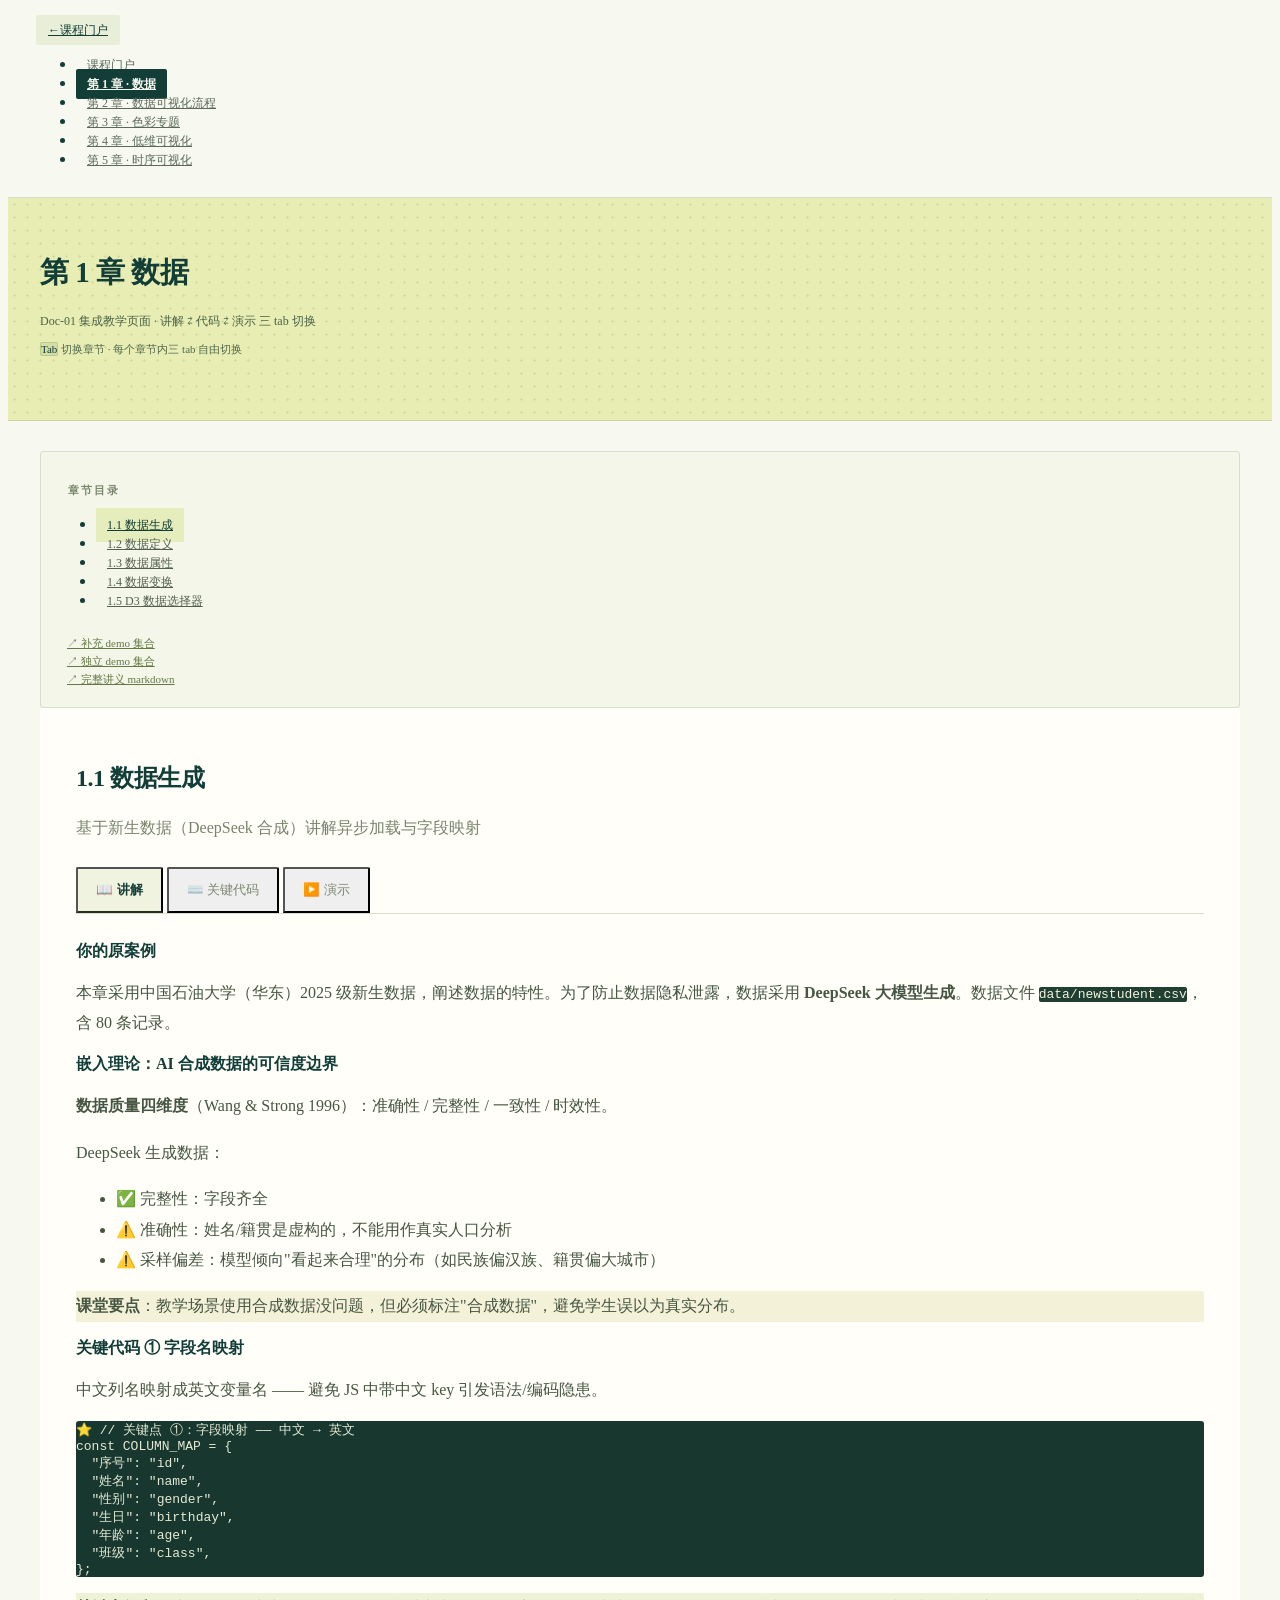
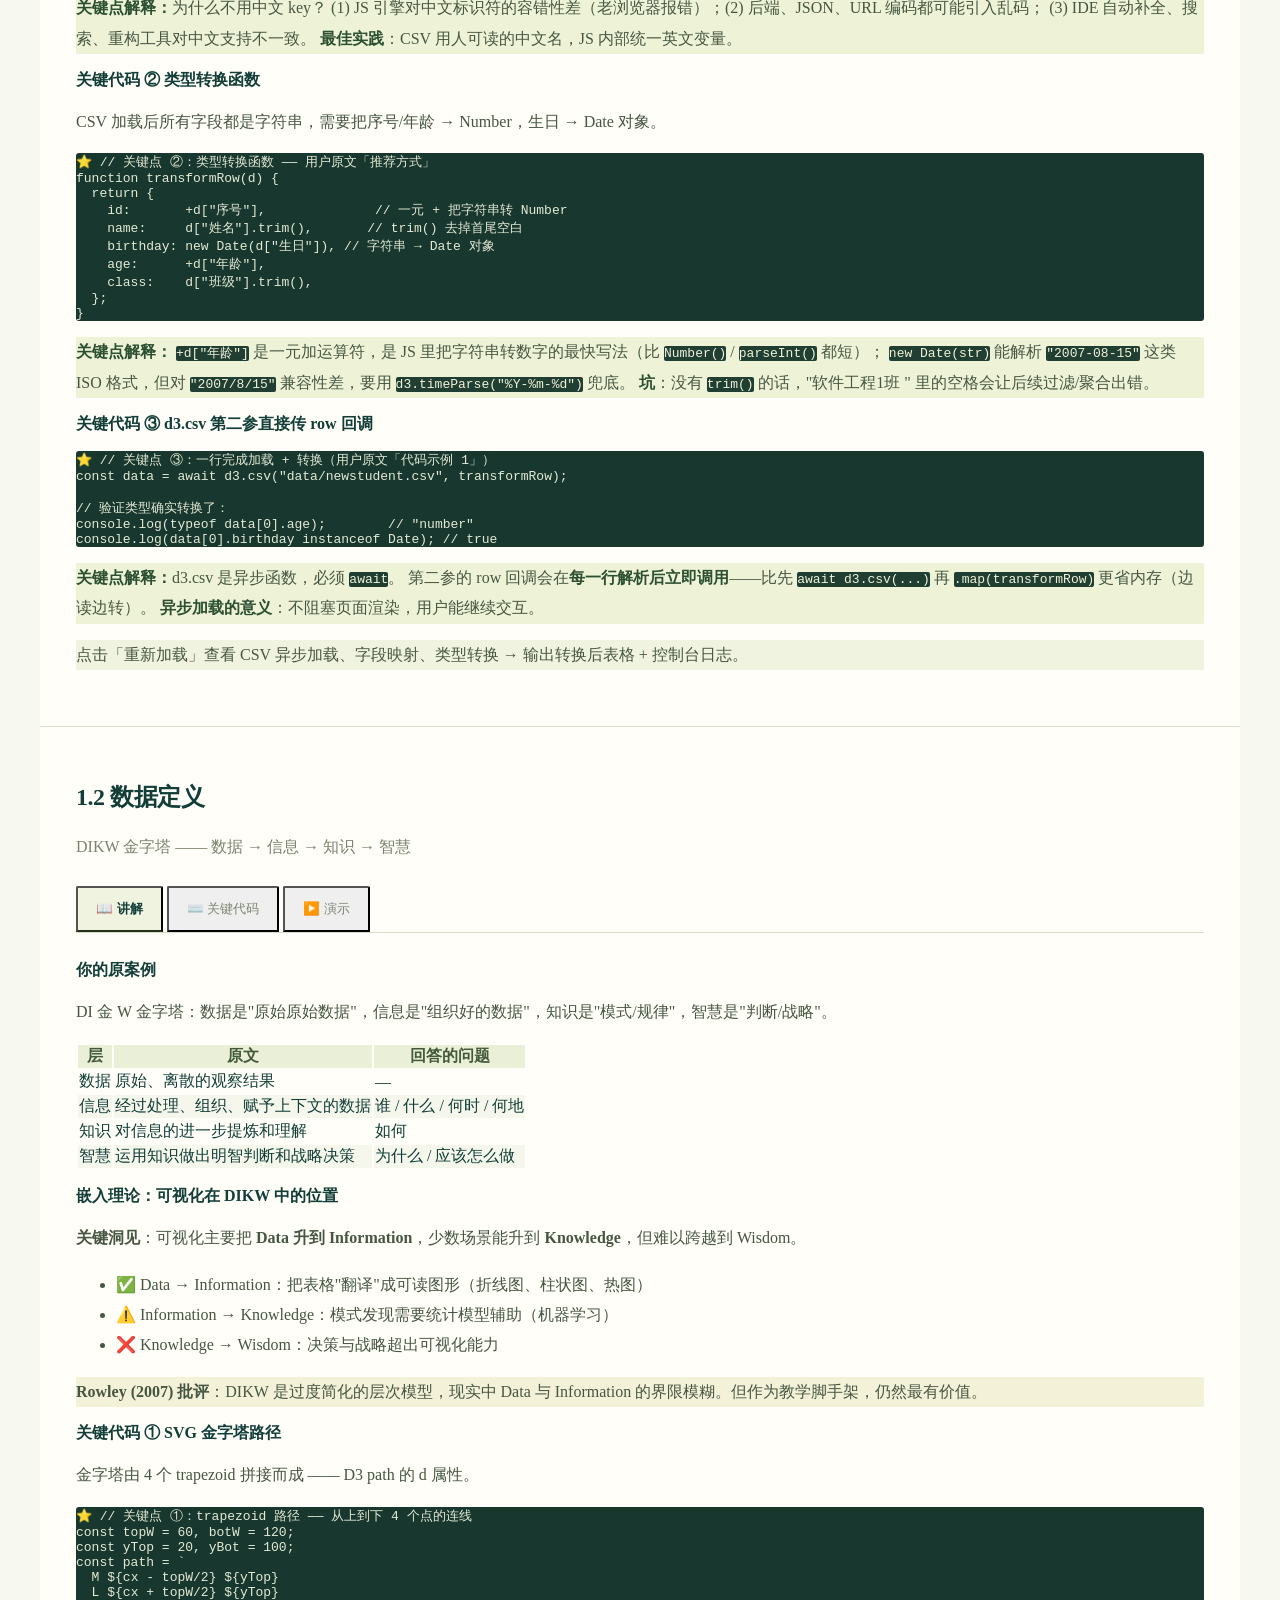
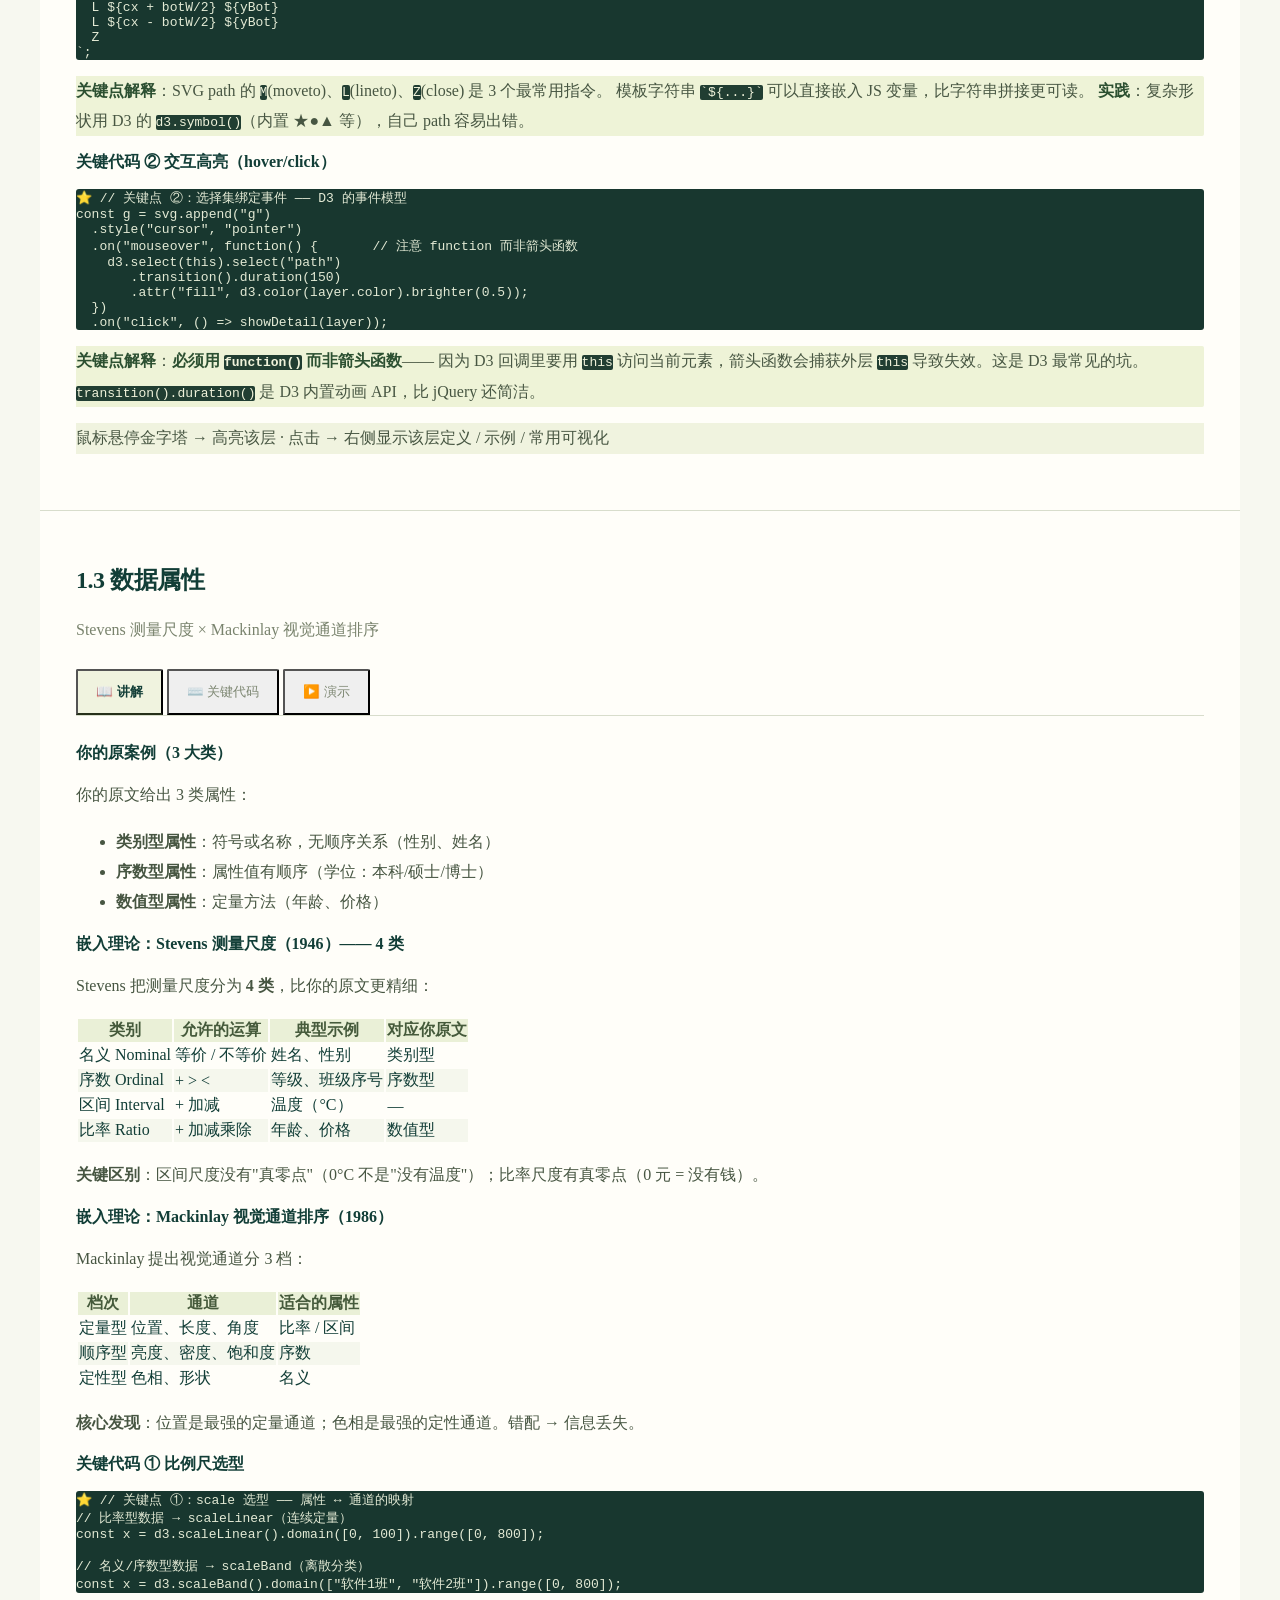
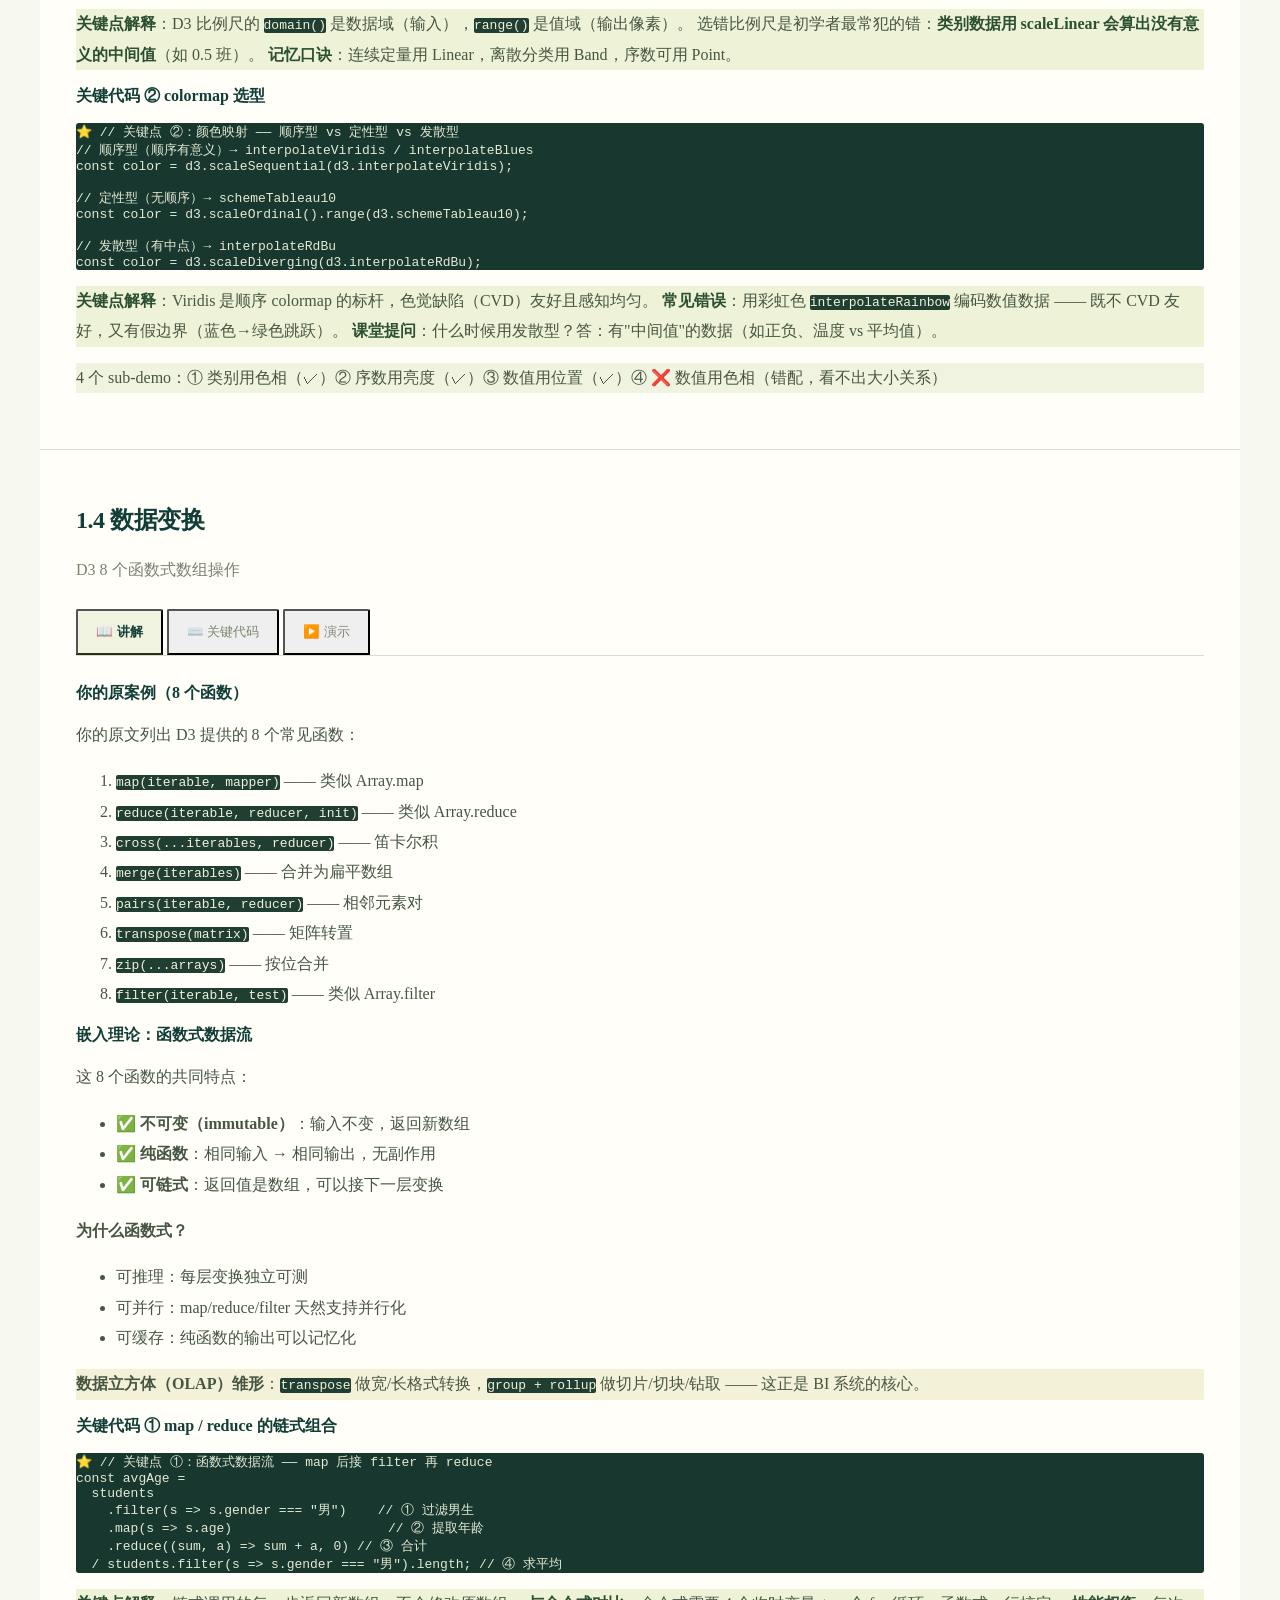
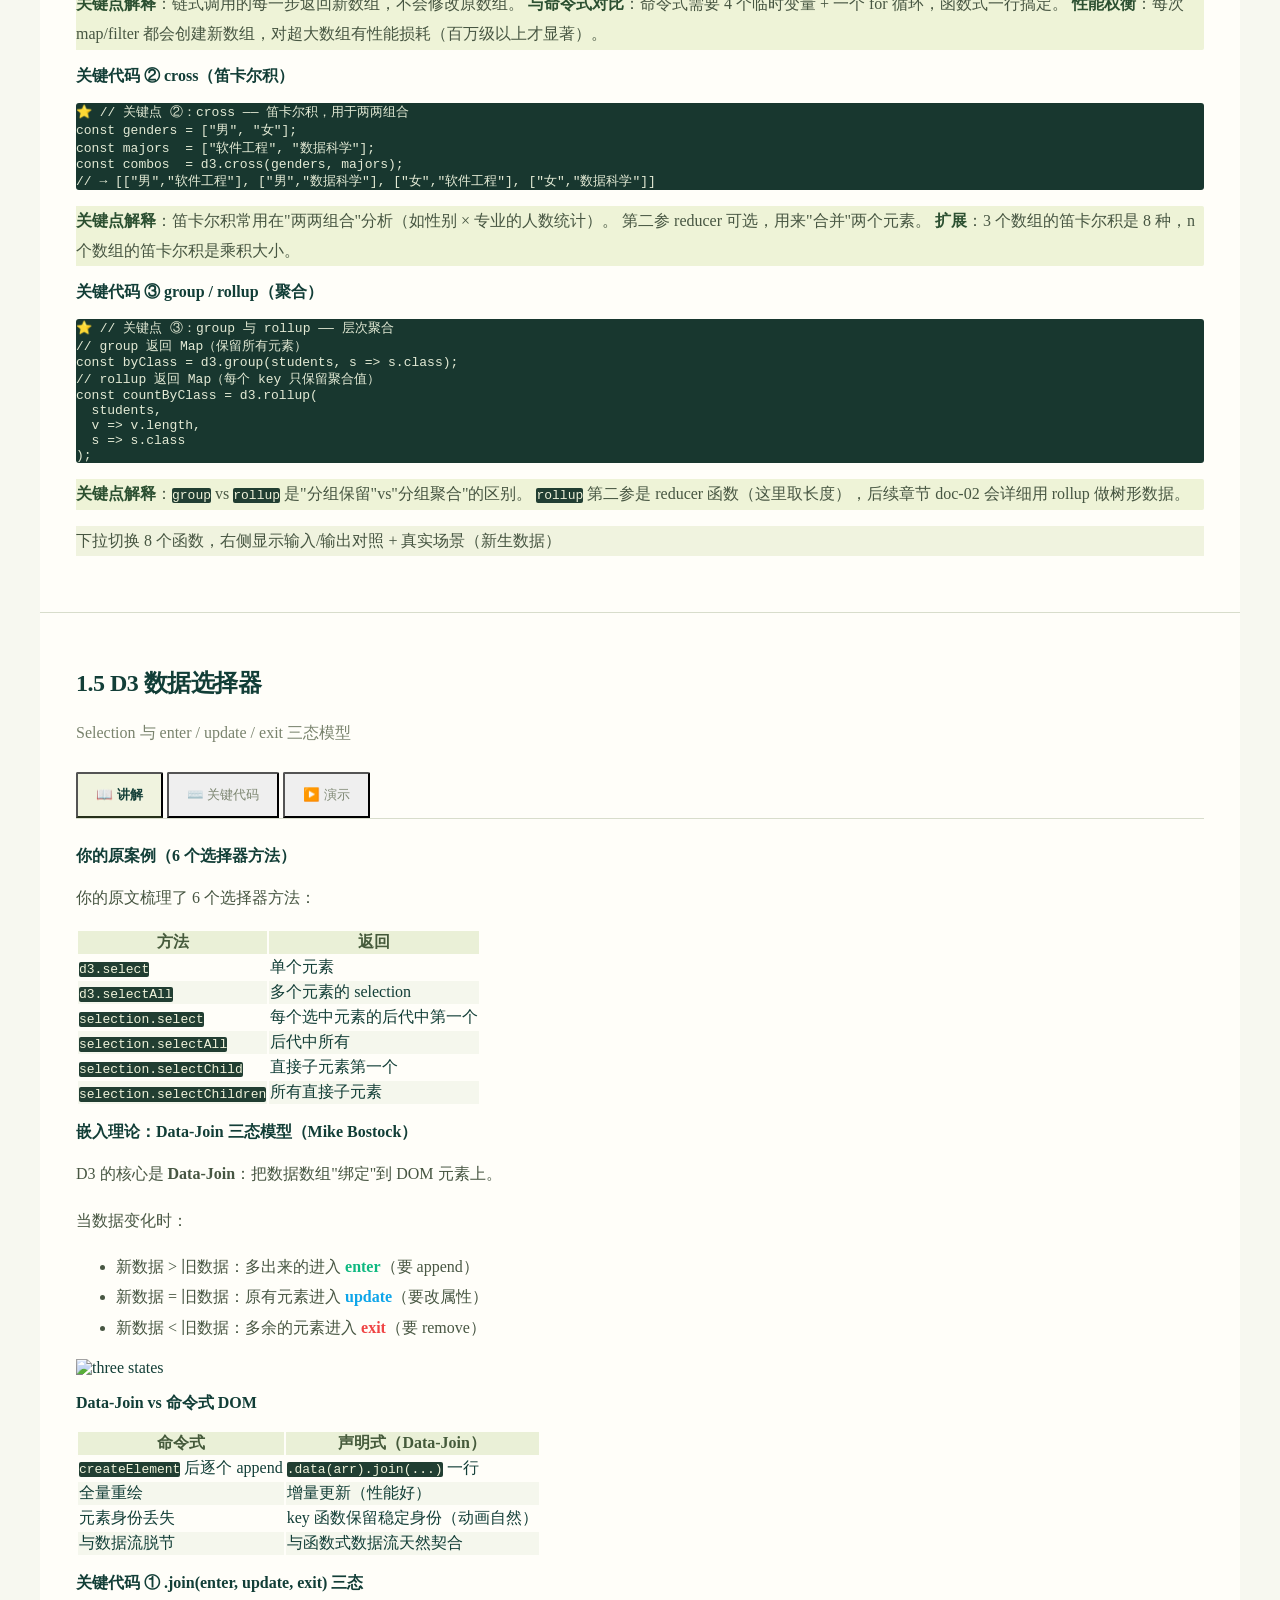
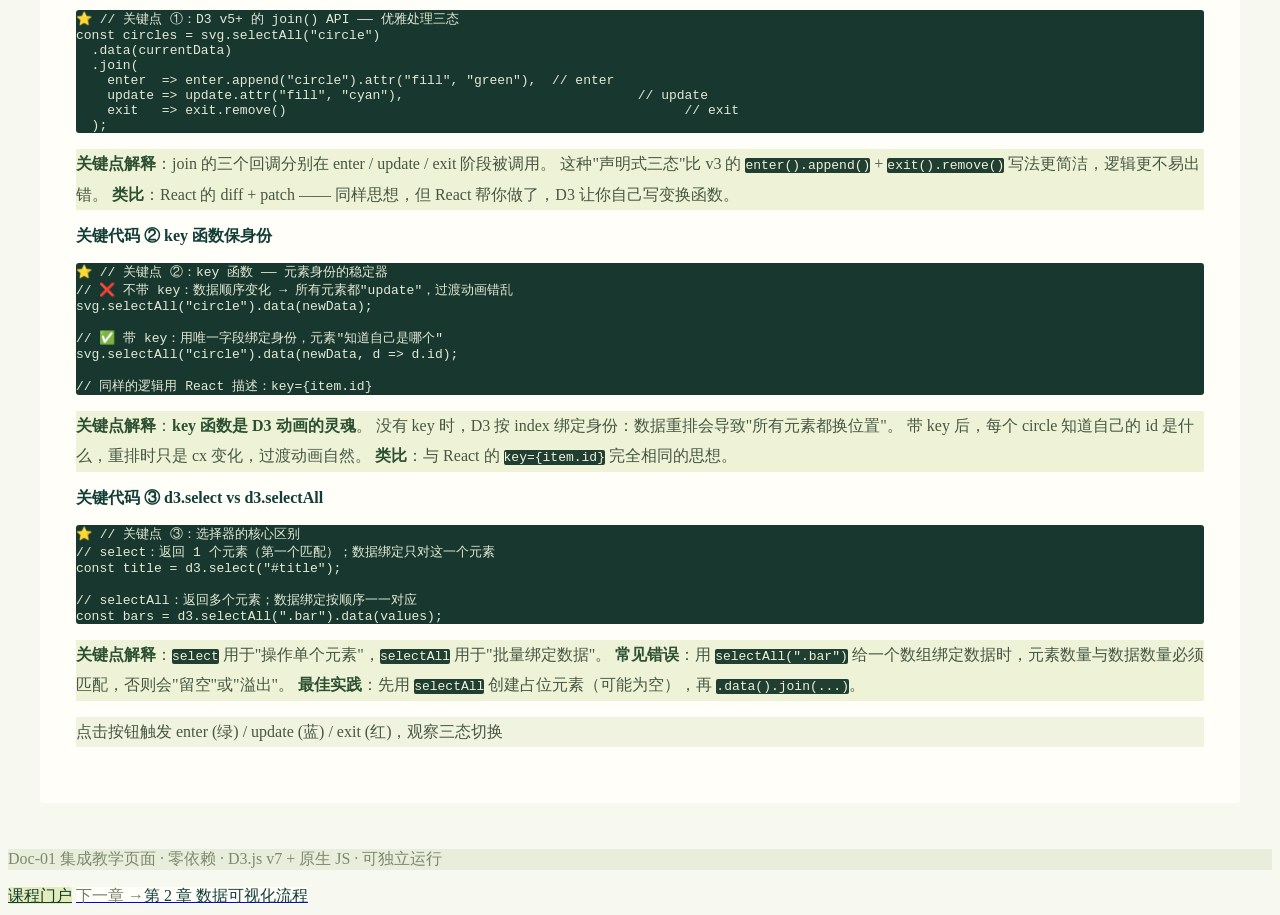
==== lesson-01/index.html @ b3e64872 "Style course with book cover palette and page-turn introduction" ====
<!DOCTYPE html>
<html lang="zh-CN" data-page-node-id="EEJIhEV3WsXpce9Z1vE9jz">
<head data-page-node-id="69HmpWew2SlB94GavDSFO7">
  <meta charset="UTF-8" data-page-node-id="cEA4THeFCO4xxWTsPorqoV" />
  <meta name="viewport" content="width=device-width, initial-scale=1.0" data-page-node-id="XWuaZTAeGUimatTjNVqBY4" />
  <title>第 1 章 数据 · 集成教学页面</title>
  <link rel="stylesheet" href="./styles.css" data-page-node-id="uFPW54jagAzoFVWfzqO9UJ" />
  <link rel="stylesheet" href="../i18n.css" />
  <link rel="stylesheet" href="../lesson-theme.css" />
  <meta name="theme-color" content="#e1eb91" />
</head>
<body data-page-node-id="Uz8InwD29hyaaztgx8WRzL">

  <nav class="course-topbar" data-current="1">
    <a class="brand" href="../">
      <span class="back">←</span><span data-i18n="nav.home" data-i18n="common.enter">课程门户</span>
    </a>
    <ul class="tabs">
      <li data-lang="zh-CN"><a href="../" data-i18n="nav.home" data-i18n="common.enter">课程门户</a></li>
      <li data-lang="en-US" hidden><a href="../" data-i18n="nav.home" data-i18n="common.enter">Course Portal</a></li>
      <li data-lang="zh-CN"><a href="../lesson-01/" data-i18n="nav.ch1">第 1 章 · 数据</a></li>
      <li data-lang="en-US" hidden><a href="../lesson-01/" data-i18n="nav.ch1">Chapter 1 · Data</a></li>
      <li data-lang="zh-CN"><a href="../lesson-02/" data-i18n="nav.ch2">第 2 章 · 数据可视化流程</a></li>
      <li data-lang="en-US" hidden><a href="../lesson-02/" data-i18n="nav.ch2">Chapter 2 · Data Visualization Process</a></li>
      <li data-lang="zh-CN"><a href="../lesson-03/" data-i18n="nav.ch3">第 3 章 · 色彩专题</a></li>
      <li data-lang="en-US" hidden><a href="../lesson-03/" data-i18n="nav.ch3">Chapter 3 · Color Special Topic</a></li>
      <li data-lang="zh-CN"><a href="../lesson-04/" data-i18n="nav.ch4">第 4 章 · 低维可视化</a></li>
      <li data-lang="en-US" hidden><a href="../lesson-04/" data-i18n="nav.ch4">Chapter 4 · Low-Dimensional Visualization</a></li>
      <li data-lang="zh-CN"><a href="../lesson-05/" data-i18n="nav.ch5">第 5 章 · 时序可视化</a></li>
      <li data-lang="en-US" hidden><a href="../lesson-05/" data-i18n="nav.ch5">Chapter 5 · Time-Series Visualization</a></li>
    </ul>
  </nav>
  <header class="lesson-header" data-page-node-id="w4BzSsJPBPuY2hXMAsIkba">
    <div data-page-node-id="XDlOtcHMvRy0ySlcuDg9Ri">
      <h1 data-page-node-id="D20sd68yzNQqjCyv7H5EU8">第 1 章 数据</h1>
      <p class="subtitle" data-page-node-id="YmRjpc8CZFaVyqPbpxvfoB">Doc-01 集成教学页面 · 讲解 ⇄ 代码 ⇄ 演示 三 tab 切换</p>
    </div>
    <div class="header-tip" data-page-node-id="HFGAVv2h4SYSNQTlEd4RhL">
      <span class="kbd" data-page-node-id="LFLiXutNmgNTpOIJGQ825V">Tab</span> 切换章节 · 每个章节内三 tab 自由切换
    </div>
  </header>

  <main class="lesson-main" data-page-node-id="4ddP2ASmauD1a3yWmysJbk">
    <!-- 左侧章节导航 -->
    <aside class="chapter-nav" data-page-node-id="6kqVbJFshKQuykzVdwLiKW">
      <h3 data-page-node-id="vNsjO0E7689CRyDZdzybDK" data-i18n="nav.toc">章节目录</h3>
      <ul data-page-node-id="C3CU5mnmSvXMFkQbJ5qhwQ">
        <li data-page-node-id="768T6XOEXJqCdOGJ94pef5"><a data-i18n="sec-01-1.title" href="#ch-1-1" data-chapter="ch-1-1" class="active" data-page-node-id="RoDecZ6nbpFn10iFqGyhtB">1.1 数据生成</a></li>
        <li data-page-node-id="FNpDIoGOkycXjWjG0Lnb4Z"><a data-i18n="sec-01-2.title" href="#ch-1-2" data-chapter="ch-1-2" data-page-node-id="teKRndQNAzSuiEZG6Zljok">1.2 数据定义</a></li>
        <li data-page-node-id="5lr97nCoOYxdZDC74uJ1dq"><a data-i18n="sec-01-3.title" href="#ch-1-3" data-chapter="ch-1-3" data-page-node-id="JDlBzBcR1pQBHF63J37VRj">1.3 数据属性</a></li>
        <li data-page-node-id="wshVH4FFbYBHAhpJ7ow2zR"><a data-i18n="sec-01-4.title" href="#ch-1-4" data-chapter="ch-1-4" data-page-node-id="GuZnsEsANS1pMioi2HHW6x">1.4 数据变换</a></li>
        <li data-page-node-id="LFCG4k9K89o8gmxGyIBsku"><a data-i18n="sec-01-5.title" href="#ch-1-5" data-chapter="ch-1-5" data-page-node-id="XOXa4ix4cphncvYUTaG8BI">1.5 D3 数据选择器</a></li>
      </ul>
      <div class="nav-tip" data-page-node-id="SEhKikZpJ4UYIl7ZwaABPF">        <a href="../supplementary/#第-1-章-数据" target="_blank"><span data-i18n="common.supplementary">↗ 补充 demo 集合</span></a>
        <br>        <a href="./demo/" target="_blank"><span data-i18n="common.demo-folder">↗ 独立 demo 集合</span></a>
        <br>        <a href="./lecture.md" target="_blank" data-i18n-href="lecture"><span data-i18n="common.full-lecture">↗ 完整讲义 markdown</span></a>
      
      </div>
    </aside>

    <!-- 章节内容 -->
    <section class="chapter-content" data-page-node-id="fAwazJlNmH6D6V5Yb21D7s">

      <!-- ============= 3.1 数据生成 ============= -->
      <article class="chapter active" id="ch-1-1" data-page-node-id="GkGkzha9IlrpmNNWdaDWu7">
        <h2 data-page-node-id="NyTzUezgJT2m5AieJukxzf" data-i18n="sec-01-1.title">1.1 数据生成</h2>
        <p class="chapter-subtitle" data-lang="zh-CN">基于新生数据（DeepSeek 合成）讲解异步加载与字段映射</p>
        <p class="chapter-subtitle" data-lang="en-US" hidden>Explains asynchronous loading and field mapping using the new-student dataset (synthesized by DeepSeek)</p>

        <div class="tabs" data-page-node-id="TyJDYNjJkOMLHRT46zfK8N">
          <button class="tab-btn active" data-tab="explain" data-page-node-id="tvHQ4RFoFTvPa79Nf8vAxa" data-i18n="tab.explain">📖 讲解</button>
          <button class="tab-btn" data-tab="code" data-page-node-id="17kpdIPNftcabnTryv4lkZ" data-i18n="tab.code">⌨️ 关键代码</button>
          <button class="tab-btn" data-tab="demo" data-page-node-id="T8Y4wOk1U3RXRq5cg5vmI6" data-i18n="tab.demo">▶️ 演示</button>
        </div>

        <div class="tab-panels" data-page-node-id="C8TPvDSLLNtQVfWz5FGTXm">
          <!-- 讲解 -->
          <div class="tab-panel active" data-panel="explain" data-page-node-id="DFF7km8P3IyJpXqwBEDPiT">
            <h3 data-lang="zh-CN">你的原案例</h3>
            <h3 data-lang="en-US" hidden>Your Original Case</h3>
            <p data-lang="zh-CN">本章采用中国石油大学（华东）2025 级新生数据，阐述数据的特性。为了防止数据隐私泄露，数据采用 <strong data-page-node-id="wdexLSp8qkbo2lTfPVWVuJ">DeepSeek 大模型生成</strong>。数据文件 <code data-page-node-id="6NiGeFaamdRniLKLQiBI6E">data/newstudent.csv</code>，含 80 条记录。</p>
            <p data-lang="en-US" hidden>This chapter uses the 2025 new-student data from China University of Petroleum (East China) to illustrate the characteristics of data. To prevent data privacy leaks, the data was generated by the <strong>DeepSeek large language model</strong>. The data file <code>data/newstudent.csv</code> contains 80 records.</p>

            <h3 data-lang="zh-CN">嵌入理论：AI 合成数据的可信度边界</h3>
            <h3 data-lang="en-US" hidden>Embedded Theory: The Trustworthiness Boundary of AI-Synthesized Data</h3>
            <p data-lang="zh-CN"><strong data-page-node-id="OKyvZJEIsBqEyeAn0vmHQI">数据质量四维度</strong>（Wang &amp; Strong 1996）：准确性 / 完整性 / 一致性 / 时效性。</p>
            <p data-lang="en-US" hidden><strong>Four Dimensions of Data Quality</strong> (Wang &amp; Strong 1996): Accuracy / Completeness / Consistency / Timeliness.</p>
            <p data-lang="zh-CN">DeepSeek 生成数据：</p>
            <p data-lang="en-US" hidden>Data Generated by DeepSeek:</p>
            <ul data-page-node-id="7MpJwLmfmMRUarH8CiMaUs">
              <li data-lang="zh-CN">✅ 完整性：字段齐全</li>
              <li data-lang="en-US" hidden>✅ Completeness: all fields present</li>
              <li data-lang="zh-CN">⚠️ 准确性：姓名/籍贯是虚构的，不能用作真实人口分析</li>
              <li data-lang="en-US" hidden>⚠️ Accuracy: names/hometowns are fictional and cannot be used for real demographic analysis</li>
              <li data-lang="zh-CN">⚠️ 采样偏差：模型倾向"看起来合理"的分布（如民族偏汉族、籍贯偏大城市）</li>
              <li data-lang="en-US" hidden>⚠️ Sampling bias: the model tends toward 'plausible-looking' distributions (e.g., over-representing the Han ethnicity, favoring large cities for hometowns)</li>
            </ul>
            <p class="note" data-lang="zh-CN"><strong data-page-node-id="ErebQdyTNfBQqYsBewCmSQ">课堂要点</strong>：教学场景使用合成数据没问题，但必须标注"合成数据"，避免学生误以为真实分布。</p>
            <p class="note" data-lang="en-US" hidden><strong>Classroom Takeaway</strong>: Using synthetic data in teaching is fine, but it must be labeled as 'synthetic data' to prevent students from mistaking it for a real distribution.</p>
          </div>

          <!-- 代码 -->
          <div class="tab-panel" data-panel="code" data-page-node-id="6JGdCi0YLCQIsZC2ukAPMb">
            <h3 data-lang="zh-CN">关键代码 ① 字段名映射</h3>
            <h3 data-lang="en-US" hidden>Key Code ① Field Name Mapping</h3>
            <p class="code-purpose" data-lang="zh-CN">中文列名映射成英文变量名 —— 避免 JS 中带中文 key 引发语法/编码隐患。</p>
            <p class="code-purpose" data-lang="en-US" hidden>Map Chinese column names to English variable names — to avoid syntax/encoding issues caused by Chinese keys in JS.</p>
            <pre data-page-node-id="2xoLgk9zdBmAXRgZNwntt9"><code data-page-node-id="U72aAC29sXe3L0JmRnAVTV"><span class="star" data-page-node-id="LHRM8Cr1oxzclsF2cV5YKk">⭐</span> <span class="cmt" data-page-node-id="l8TacuY7KzrYDyrb5P7TWl">// 关键点 ①：字段映射 —— 中文 → 英文</span>
const COLUMN_MAP = {
  <span class="str" data-page-node-id="R8PcLwX1KG0pfapGBA4pcI">"序号"</span>: <span class="str" data-page-node-id="HD4Z3LVi14MUIuK0Vmu2wW">"id"</span>,
  <span class="str" data-page-node-id="m9f7zcfIfmW5HvquBfQcAR">"姓名"</span>: <span class="str" data-page-node-id="SWyR1BZTKSwt83jhQbJqgj">"name"</span>,
  <span class="str" data-page-node-id="zntdBfULBoBrhxzrXYyhwU">"性别"</span>: <span class="str" data-page-node-id="eJEGGByuwEGwvmmzhMQ4j5">"gender"</span>,
  <span class="str" data-page-node-id="YHerzZGpWGv4mXO43uFzJS">"生日"</span>: <span class="str" data-page-node-id="vjlt3nczPIsTJeUmjUcqDl">"birthday"</span>,
  <span class="str" data-page-node-id="Ni2fnUzcZQq0z1RAJJszlD">"年龄"</span>: <span class="str" data-page-node-id="CotjAOBpZ4wMgbkCcCz3iH">"age"</span>,
  <span class="str" data-page-node-id="A30d1Khyavv7C5FPjYCIhk">"班级"</span>: <span class="str" data-page-node-id="uSnlOAmFYhoVLI0NkP3KcV">"class"</span>,
};</code></pre>
            <p class="key-point" data-lang="zh-CN">
              <strong data-page-node-id="vIh0E220ql8kOzDAwYuWLe">关键点解释：</strong>为什么不用中文 key？
              (1) JS 引擎对中文标识符的容错性差（老浏览器报错）；(2) 后端、JSON、URL 编码都可能引入乱码；
              (3) IDE 自动补全、搜索、重构工具对中文支持不一致。
              <strong data-page-node-id="ErlOiErxDKEPJkjEeOnXg4">最佳实践</strong>：CSV 用人可读的中文名，JS 内部统一英文变量。
            </p>
            <p class="key-point" data-lang="en-US" hidden>
              <strong>Key-Point Explanation:</strong> Why not use Chinese keys?
              (1) JS engines have poor tolerance for Chinese identifiers (older browsers throw errors); (2) backends, JSON, and URL encoding may introduce mojibake;
              (3) IDE autocomplete, search, and refactoring tools have inconsistent support for Chinese.
              <strong>Best Practice</strong>: Use human-readable Chinese names in CSV, and use unified English variables internally in JS.
            </p>

            <h3 data-lang="zh-CN">关键代码 ② 类型转换函数</h3>
            <h3 data-lang="en-US" hidden>Key Code ② Type Conversion Functions</h3>
            <p class="code-purpose" data-lang="zh-CN">CSV 加载后所有字段都是字符串，需要把序号/年龄 → Number，生日 → Date 对象。</p>
            <p class="code-purpose" data-lang="en-US" hidden>After CSV loading, all fields are strings; you need to convert the index/age to Number and the birthday to a Date object.</p>
            <pre data-page-node-id="fXXCXsq0fYppIOptov5N9G"><code data-page-node-id="jqRvL0viPFv6I2tFfRi0cV"><span class="star" data-page-node-id="scrlWWBlMu8OJEtykzu2qc">⭐</span> <span class="cmt" data-page-node-id="WVfN5If2RD09JBP2Ag7Y3F">// 关键点 ②：类型转换函数 —— 用户原文「推荐方式」</span>
<span class="kw" data-page-node-id="r4kku1GhjGPhfo2VwAZdE0">function</span> <span class="fn" data-page-node-id="9E3iHbf3C2qD1DkkYW0HCf">transformRow</span>(d) {
  <span class="kw" data-page-node-id="TyJDdUddrbD6aH0ICMTNHm">return</span> {
    id:       <span class="op" data-page-node-id="SXwSow66QzxVRVzPFwyJZ3">+</span>d["序号"],              <span class="cmt" data-page-node-id="RDuojoUFtYz2v3mRhvxZjT">// 一元 + 把字符串转 Number</span>
    name:     d["姓名"].<span class="fn" data-page-node-id="YtdqHp0vxrtTUBtkQYpGCX">trim</span>(),       <span class="cmt" data-page-node-id="RI2HqblCCx4RqaFl2aiYwN">// trim() 去掉首尾空白</span>
    birthday: <span class="kw" data-page-node-id="3uFUCGsGrJoG48qWMadEhi">new</span> <span class="cls" data-page-node-id="3navfz3c7PCHx4dW6jcQT5">Date</span>(d["生日"]), <span class="cmt" data-page-node-id="RUt5lWM1V5yPm9BzC2pEbQ">// 字符串 → Date 对象</span>
    age:      <span class="op" data-page-node-id="SBI8UvigG6CpN8J6VYD6zP">+</span>d["年龄"],
    class:    d["班级"].<span class="fn" data-page-node-id="w4isbHTMC5hViEKFAOi7l9">trim</span>(),
  };
}</code></pre>
            <p class="key-point" data-lang="zh-CN">
              <strong data-page-node-id="Q64OKEDAvIY901iTjozEHg">关键点解释：</strong>
              <code data-page-node-id="m8LxccRP6XTU237qHWQXO2">+d["年龄"]</code> 是一元加运算符，是 JS 里把字符串转数字的最快写法（比 <code data-page-node-id="WMZwCkFbEfd8BIBzOypfQ8">Number()</code> / <code data-page-node-id="RyJe6jDPBg0ZJyRKAJdHoN">parseInt()</code> 都短）；
              <code data-page-node-id="HyATgECJbsyHwrjA2glfXP">new Date(str)</code> 能解析 <code data-page-node-id="KtzTRXOrJ2XSeBrp7ksYtj">"2007-08-15"</code> 这类 ISO 格式，但对 <code data-page-node-id="GoxekUysAISJVlaUBPkpiL">"2007/8/15"</code> 兼容性差，要用 <code data-page-node-id="t8OTVyqJUawOdxh0lnmVTa">d3.timeParse("%Y-%m-%d")</code> 兜底。
              <strong data-page-node-id="y3ZzVdJ7jdEDZ22U7TuKAL">坑</strong>：没有 <code data-page-node-id="mcIHm6he35hkgiEKJK5qqp">trim()</code> 的话，"软件工程1班 " 里的空格会让后续过滤/聚合出错。
            </p>
            <p class="key-point" data-lang="en-US" hidden>
              <strong>Key-Point Explanation:</strong>
              <code>+d["年龄"]</code> is the unary plus operator, the fastest way in JS to convert a string to a number (shorter than <code>Number()</code> / <code>parseInt()</code>);
              <code>new Date(str)</code> can parse ISO formats like <code>"2007-08-15"</code>, but has poor compatibility with <code>"2007/8/15"</code>, so fall back to <code>d3.timeParse("%Y-%m-%d")</code>.
              <strong>Pitfall</strong>: Without <code>trim()</code>, the trailing space in "软件工程1班 " will cause later filtering/aggregation to fail.
            </p>

            <h3 data-lang="zh-CN">关键代码 ③ d3.csv 第二参直接传 row 回调</h3>
            <h3 data-lang="en-US" hidden>Key Code ③ Pass the row callback directly as the second argument of d3.csv</h3>
            <pre data-page-node-id="vSGAfOOC0hpaUokyJ7WWpw"><code data-page-node-id="5DcGa5BGRSlk5Qy6ttLqa4"><span class="star" data-page-node-id="EXCZ6ZlvtM4g9jNy9dSXHO">⭐</span> <span class="cmt" data-page-node-id="4Rv3KDIWM3Y2LyOcEyn1mS">// 关键点 ③：一行完成加载 + 转换（用户原文「代码示例 1」）</span>
<span class="kw" data-page-node-id="sgcMQm0opQJwEoNhG2cQ9n">const</span> data = <span class="kw" data-page-node-id="0bFTzum6OnijLsswSGgZw1">await</span> d3.<span class="fn" data-page-node-id="I2d1xr4jCrhQW0v8lcAI3M">csv</span>(<span class="str" data-page-node-id="Dco1Hp0BP4vzNRiXt0UK5F">"data/newstudent.csv"</span>, transformRow);

<span class="cmt" data-page-node-id="qdSgbAW3ByGsq1lb50PeCj">// 验证类型确实转换了：</span>
console.<span class="fn" data-page-node-id="udof0qHPpk8e4qVIgnUKys">log</span>(<span class="kw" data-page-node-id="XxK9FiQfuGvNrUzMPtC1PH">typeof</span> data[<span class="num" data-page-node-id="wKd04svCzZampIGp2Vns6m">0</span>].age);        <span class="cmt" data-page-node-id="RuO87S27qdoH17pOYB2OLM">// "number"</span>
console.<span class="fn" data-page-node-id="dJUi3SxcfwILaZB6bAG0bC">log</span>(data[<span class="num" data-page-node-id="9BuW5ObSKlOQJNyHefjz6s">0</span>].birthday <span class="kw" data-page-node-id="8lNxDf9HFos4avfkvynsWY">instanceof</span> <span class="cls" data-page-node-id="Y5M2IFdlmiukskJbRkNYzy">Date</span>); <span class="cmt" data-page-node-id="CWEczZt04UCOkb5HuhEn8J">// true</span></code></pre>
            <p class="key-point" data-lang="zh-CN">
              <strong data-page-node-id="geDX5qJsDxaU8670odCHRU">关键点解释：</strong>d3.csv 是异步函数，必须 <code data-page-node-id="Xg52SyAkhZ1KozlU6Org6u">await</code>。
              第二参的 row 回调会在<strong data-page-node-id="ErJj08lQ6RxJql1Eqmp7q7">每一行解析后立即调用</strong>——比先 <code data-page-node-id="Y97gHO52BZgJ19saWIknmR">await d3.csv(...)</code> 再 <code data-page-node-id="tPdKIK6jBVGp2e1geTrhuj">.map(transformRow)</code> 更省内存（边读边转）。
              <strong data-page-node-id="MBdanIgYDrqot5MkFcclhl">异步加载的意义</strong>：不阻塞页面渲染，用户能继续交互。
            </p>
            <p class="key-point" data-lang="en-US" hidden>
              <strong>Key-Point Explanation:</strong> d3.csv is an asynchronous function and must be <code>await</code>ed.
              The row callback in the second argument is <strong>invoked immediately after each row is parsed</strong> — which saves memory compared to first <code>await d3.csv(...)</code> then <code>.map(transformRow)</code> (transform while reading).
              <strong>Significance of Asynchronous Loading</strong>: It does not block page rendering, so the user can keep interacting.
            </p>
          </div>

          <!-- 演示 -->
          <div class="tab-panel" data-panel="demo" data-page-node-id="ptjaolL4Gkh14By7QVNraW">
            <p class="demo-hint" data-lang="zh-CN">点击「重新加载」查看 CSV 异步加载、字段映射、类型转换 → 输出转换后表格 + 控制台日志。</p>
            <p class="demo-hint" data-lang="en-US" hidden>Click 'Reload' to see the asynchronous CSV loading, field mapping, and type conversion → output the transformed table + console logs.</p>
            <div class="demo-mount" data-demo="d-3-1" data-page-node-id="2UWbYqiZsbSnuVTk3siBqL"></div>
          </div>
        </div>
      </article>

      <!-- ============= 3.2 数据定义 ============= -->
      <article class="chapter" id="ch-1-2" data-page-node-id="eR6AsnBKgkBngBX01C9wox">
        <h2 data-page-node-id="12mnKJZl6pEytr1XoYa8xG" data-i18n="sec-01-2.title">1.2 数据定义</h2>
        <p class="chapter-subtitle" data-lang="zh-CN">DIKW 金字塔 —— 数据 → 信息 → 知识 → 智慧</p>
        <p class="chapter-subtitle" data-lang="en-US" hidden>DIKW Pyramid — Data → Information → Knowledge → Wisdom</p>

        <div class="tabs" data-page-node-id="yfgfHRULiHqxT8ZUhRSCjz">
          <button class="tab-btn active" data-tab="explain" data-page-node-id="F0iBZz7q6MhRuIBtgKx5Ah" data-i18n="tab.explain">📖 讲解</button>
          <button class="tab-btn" data-tab="code" data-page-node-id="DKh4GUmJ17IfrgKCGZiX3L" data-i18n="tab.code">⌨️ 关键代码</button>
          <button class="tab-btn" data-tab="demo" data-page-node-id="fR79Mq01hXf2gAhh5cXOZD" data-i18n="tab.demo">▶️ 演示</button>
        </div>

        <div class="tab-panels" data-page-node-id="rZhCRLi6eLbNKzxmHEt5vA">
          <div class="tab-panel active" data-panel="explain" data-page-node-id="bb5KPofKpz47qYSiaisnc1">
            <h3 data-lang="zh-CN">你的原案例</h3>
            <h3 data-lang="en-US" hidden>Your Original Case</h3>
            <p data-lang="zh-CN">DI 金 W 金字塔：数据是"原始原始数据"，信息是"组织好的数据"，知识是"模式/规律"，智慧是"判断/战略"。</p>
            <p data-lang="en-US" hidden>DIKW Pyramid: Data is 'raw data', Information is 'organized data', Knowledge is 'patterns/regularities', and Wisdom is 'judgment/strategy'.</p>
            <table data-lang="zh-CN" class="theory-table" data-page-node-id="nAJtLhyFXlATSk5YzNloBM">
              <thead data-page-node-id="VlWRN1kqzIpgdFD2WFbWht"><tr data-page-node-id="NgMgwGqfzGWcq6cTS0bcwC"><th data-page-node-id="S4wmUh1amZNfbSsXbOOZnh">层</th><th data-page-node-id="zljeM1ebz0G9Ri2KZrJsQW">原文</th><th data-page-node-id="nAwpMFjRygiVWlZisshJFn">回答的问题</th></tr></thead>
              <tbody data-page-node-id="KhqgFaAfDKV74tf0IWwGB8">
                <tr data-page-node-id="shpWEPUjwfo7OqAgl35Yeb"><td data-page-node-id="GDp5kHB87NVwz1y4xYN65X">数据</td><td data-page-node-id="7FqvDBWB06CFGZxOIqb2se">原始、离散的观察结果</td><td data-page-node-id="E4qexO9R4ik25oX4V12Kcp">—</td></tr>
                <tr data-page-node-id="IvrgScGz6D89wObRw9zFFC"><td data-page-node-id="Tv3eqlty4fB8AZoIcVHIbc">信息</td><td data-page-node-id="XZkYDGHJryrFXBXCRSYsNI">经过处理、组织、赋予上下文的数据</td><td data-page-node-id="cNoVSaDjqwlGVbEaHgYiwA">谁 / 什么 / 何时 / 何地</td></tr>
                <tr data-page-node-id="SFTHd14c7tmH4LRflZxFCN"><td data-page-node-id="YnnnCkCrb3QujAErR79pG7">知识</td><td data-page-node-id="jpj8ocyuAVC7Egk1a1MFJ5">对信息的进一步提炼和理解</td><td data-page-node-id="z81ibk06qZvWJiBvgGP032">如何</td></tr>
                <tr data-page-node-id="nfedJKFqHD24eW3KSmboGU"><td data-page-node-id="qrHFzwlaKV3XvIq2OOEnHg">智慧</td><td data-page-node-id="sN2CyiFXsxbEFZQco1gbDl">运用知识做出明智判断和战略决策</td><td data-page-node-id="vr1OgeEtlJlFHRmRtBEBNB">为什么 / 应该怎么做</td></tr>
              </tbody>
            </table>
            <table data-lang="en-US" hidden class="theory-table" data-page-node-id="nAJtLhyFXlATSk5YzNloBM">
              <thead><tr><th>Tier</th><th>Term</th><th>Question Answered</th></tr></thead>
              <tbody>
                <tr><td>Data</td><td>Raw, discrete observations</td><td>—</td></tr>
                <tr><td>Information</td><td>Data that has been processed, organized, and given context</td><td>Who / What / When / Where</td></tr>
                <tr><td>Knowledge</td><td>Further refinement and understanding of information</td><td>How</td></tr>
                <tr><td>Wisdom</td><td>Applying knowledge to make wise judgments and strategic decisions</td><td>Why / What to do</td></tr>
              </tbody>
            </table>

            <h3 data-lang="zh-CN">嵌入理论：可视化在 DIKW 中的位置</h3>
            <h3 data-lang="en-US" hidden>Embedded Theory: The Position of Visualization in the DIKW Model</h3>
            <p data-lang="zh-CN"><strong data-page-node-id="A5Jm8VAYw9Ou3rLI6ftmTT">关键洞见</strong>：可视化主要把 <strong data-page-node-id="FdGoOcVh4jfdXWzXKluBbp">Data 升到 Information</strong>，少数场景能升到 <strong data-page-node-id="Z3EGKqyVUpDIEv6uMLID5K">Knowledge</strong>，但难以跨越到 Wisdom。</p>
            <p data-lang="en-US" hidden><strong>Key Insight</strong>: Visualization mainly lifts <strong>Data to Information</strong>; in a few scenarios it can reach <strong>Knowledge</strong>, but it is difficult to cross over to Wisdom.</p>
            <ul data-page-node-id="R1Dq1uK4qCI8JdLwfArhT6">
              <li data-lang="zh-CN">✅ Data → Information：把表格"翻译"成可读图形（折线图、柱状图、热图）</li>
              <li data-lang="en-US" hidden>✅ Data → Information: 'Translate' the table into readable graphics (line chart, bar chart, heatmap)</li>
              <li data-lang="zh-CN">⚠️ Information → Knowledge：模式发现需要统计模型辅助（机器学习）</li>
              <li data-lang="en-US" hidden>⚠️ Information → Knowledge: Pattern discovery requires statistical models (machine learning)</li>
              <li data-lang="zh-CN">❌ Knowledge → Wisdom：决策与战略超出可视化能力</li>
              <li data-lang="en-US" hidden>❌ Knowledge → Wisdom: Decisions and strategy are beyond the capability of visualization</li>
            </ul>
            <p class="note" data-lang="zh-CN"><strong data-page-node-id="RJqopmBOo58ECrHb22v10p">Rowley (2007) 批评</strong>：DIKW 是过度简化的层次模型，现实中 Data 与 Information 的界限模糊。但作为教学脚手架，仍然最有价值。</p>
            <p class="note" data-lang="en-US" hidden><strong>Rowley (2007) Critique</strong>: DIKW is an oversimplified hierarchical model; in reality the boundary between Data and Information is blurred. But as a teaching scaffold, it remains most valuable.</p>
          </div>

          <div class="tab-panel" data-panel="code" data-page-node-id="T5auFDqqqvWxEJgiWpnwlx">
            <h3 data-lang="zh-CN">关键代码 ① SVG 金字塔路径</h3>
            <h3 data-lang="en-US" hidden>Key Code ① SVG Pyramid Path</h3>
            <p class="code-purpose" data-lang="zh-CN">金字塔由 4 个 trapezoid 拼接而成 —— D3 path 的 d 属性。</p>
            <p class="code-purpose" data-lang="en-US" hidden>The pyramid is composed of 4 trapezoids joined together — the d attribute of the D3 path.</p>
            <pre data-page-node-id="rpETKH05akl0WG6O43E0xG"><code data-page-node-id="Crfb94F2LkbrUpiBt2ZS1j"><span class="star" data-page-node-id="ryPbKcXPXaauMJgqoc0z2n">⭐</span> <span class="cmt" data-page-node-id="hkt2GMK7w8TDTFnmiL2OZQ">// 关键点 ①：trapezoid 路径 —— 从上到下 4 个点的连线</span>
<span class="kw" data-page-node-id="j6uiSvVC2igUE6LV6xbeRl">const</span> topW = <span class="num" data-page-node-id="GYOR8EK2sRde4RhhJF4G6o">60</span>, botW = <span class="num" data-page-node-id="IyMmaZmnip1kKgt7Md3cYT">120</span>;
<span class="kw" data-page-node-id="WHEdkRH0Ktv8liguM9OjeD">const</span> yTop = <span class="num" data-page-node-id="TMUOGMO2aOGwLIVkFX09Gb">20</span>, yBot = <span class="num" data-page-node-id="YSK1oCcI4OF3HjW0yI79F7">100</span>;
<span class="kw" data-page-node-id="cN2iMZMxr4WJVb7plVcCaT">const</span> path = <span class="str" data-page-node-id="wOHEy28xFja3lRwpZvK0Hh">`
  M <span class="op" data-page-node-id="j3AHsIbC1zWToHaRBOQL87">${</span>cx - topW/<span class="num" data-page-node-id="Qeiscv6IbjUu6FICpfkVVo">2</span><span class="op" data-page-node-id="r8vW51KpW3HlO3d2gA88dJ">}</span> <span class="op" data-page-node-id="5nZlmcDdKaixu9Ox92lZqO">${</span>yTop<span class="op" data-page-node-id="pQMOP7xnDM0Hbqn6D44VX6">}</span>
  L <span class="op" data-page-node-id="BDEEBj44XifBWAH0Bn2QuE">${</span>cx + topW/<span class="num" data-page-node-id="Mxavyba20ph1Fr6ZAVEOny">2</span><span class="op" data-page-node-id="nzFC2BcrhVuBBJe2TssnOe">}</span> <span class="op" data-page-node-id="ZatxkE607em1ix5OWgJcjC">${</span>yTop<span class="op" data-page-node-id="pfXJdoEOXSxXRpfIJQNRM0">}</span>
  L <span class="op" data-page-node-id="dXDOLookoYXSTIniy4k1MJ">${</span>cx + botW/<span class="num" data-page-node-id="D0wSj4JcV5UVPpAg6SETkz">2</span><span class="op" data-page-node-id="hAGMCmSrnTihSourtYowsF">}</span> <span class="op" data-page-node-id="vzJIe4DnKkhVQGi0LtzG7o">${</span>yBot<span class="op" data-page-node-id="f8kHdeHIvWCA3Pa1iAKxBK">}</span>
  L <span class="op" data-page-node-id="nEBrTtYny4NDtCnGBxh782">${</span>cx - botW/<span class="num" data-page-node-id="RXXEBGLl8crEq08YUecOZH">2</span><span class="op" data-page-node-id="LNXjTA1WeVO9bgiuTDHGbJ">}</span> <span class="op" data-page-node-id="msRsqOW3EilIPRUdjvJ4zD">${</span>yBot<span class="op" data-page-node-id="KGDxYZtO0bqnO2WT68JeJ6">}</span>
  Z
`</span>;</code></pre>
            <p class="key-point" data-lang="zh-CN">
              <strong data-page-node-id="YL7EDbx6b13T1yOLbHFEZm">关键点解释</strong>：SVG path 的 <code data-page-node-id="Zd44vkGBmZhFbcBsvkL6M0">M</code>(moveto)、<code data-page-node-id="BjbRRe9rvNJaHBJBLZh5Uh">L</code>(lineto)、<code data-page-node-id="t4CslqIfdc6GtCpr2dC6D3">Z</code>(close) 是 3 个最常用指令。
              模板字符串 <code data-page-node-id="yaE10jec1q59zm6KzOp2Og">`${...}`</code> 可以直接嵌入 JS 变量，比字符串拼接更可读。
              <strong data-page-node-id="duABk7bHUU0E69CVCakjEm">实践</strong>：复杂形状用 D3 的 <code data-page-node-id="0PfHKLaypMkepo43jOW7E2">d3.symbol()</code>（内置 ★●▲ 等），自己 path 容易出错。
            </p>
            <p class="key-point" data-lang="en-US" hidden>
              <strong>Key-Point Explanation</strong>: The SVG path commands <code>M</code> (moveto), <code>L</code> (lineto), and <code>Z</code> (close) are the three most commonly used.
              Template literals <code>`${...}`</code> can embed JS variables directly, making them more readable than string concatenation.
              <strong>Practice</strong>: For complex shapes, use D3's <code>d3.symbol()</code> (which has built-in ★●▲ etc.); hand-writing paths is error-prone.
            </p>

            <h3 data-lang="zh-CN">关键代码 ② 交互高亮（hover/click）</h3>
            <h3 data-lang="en-US" hidden>Key Code ② Interactive Highlighting (hover/click)</h3>
            <pre data-page-node-id="bxqUIngjcOBdC3YwexBRJU"><code data-page-node-id="I7SeEOq0bjtmMproD1E1Ri"><span class="star" data-page-node-id="h44mQb23ykXclSmGRMAnE1">⭐</span> <span class="cmt" data-page-node-id="wZEqd6RvJGAH0CEE25gDgf">// 关键点 ②：选择集绑定事件 —— D3 的事件模型</span>
<span class="kw" data-page-node-id="U4eCJMYMhJFI1TkDpiw4aw">const</span> g = svg.<span class="fn" data-page-node-id="OipyZgyaEPDXvoPAceWTNG">append</span>(<span class="str" data-page-node-id="Ay5E0WWyZle0k5Si102BCc">"g"</span>)
  .<span class="fn" data-page-node-id="Df9GuCEazLMVU5qNJUEKWM">style</span>(<span class="str" data-page-node-id="h0E7umGmHUY4SGnhNmB3OK">"cursor"</span>, <span class="str" data-page-node-id="hiupT0mS3PAfy4tmuW58gs">"pointer"</span>)
  .<span class="fn" data-page-node-id="jgwMKiWShAKDZniOTGFk2s">on</span>(<span class="str" data-page-node-id="lxldbNkhr8QwlruKl3Zcf8">"mouseover"</span>, <span class="kw" data-page-node-id="i1tAvjVHcYwDqDbzUt5HxQ">function</span>() {       <span class="cmt" data-page-node-id="M7khNIxGVAFwd3r9rzrCLA">// 注意 function 而非箭头函数</span>
    d3.<span class="fn" data-page-node-id="AoLGGkMUTGKio1jiu5aUp7">select</span>(<span class="kw" data-page-node-id="LsXkOHtN1DpaQuEuD3C5XD">this</span>).<span class="fn" data-page-node-id="CEZvfb6MphJRRjeFyv1z8S">select</span>(<span class="str" data-page-node-id="XAUck24Pe8RGp5GjGlGDCs">"path"</span>)
       .<span class="fn" data-page-node-id="8xR3xTGvJnXY7tpN4bxq98">transition</span>().<span class="fn" data-page-node-id="p9onlPLZBiU67BgVpVTEtD">duration</span>(<span class="num" data-page-node-id="FPL1MnKVb2p1k2saUkenny">150</span>)
       .<span class="fn" data-page-node-id="gCT5Df3aieqgyeWRcMeqaI">attr</span>(<span class="str" data-page-node-id="vvFK2QBlXuuXfD6FWpTrH5">"fill"</span>, d3.<span class="fn" data-page-node-id="NLIzo3fAsecc4ohiyhWiWe">color</span>(layer.color).<span class="fn" data-page-node-id="9qY084IRWOWOFhiTzHXeXA">brighter</span>(<span class="num" data-page-node-id="uhDpf9F6kq7B2m3f4osoAq">0.5</span>));
  })
  .<span class="fn" data-page-node-id="p2ZipmmiHAw8IUCsDPUrm9">on</span>(<span class="str" data-page-node-id="QTcFVJGtDObBuAYZ7vBDXH">"click"</span>, () =&gt; <span class="fn" data-page-node-id="ZUAu7iABCXMHnhzbIw3jVP">showDetail</span>(layer));</code></pre>
            <p class="key-point" data-lang="zh-CN">
              <strong data-page-node-id="FfvrSvIoO88gFMe3eE0cdJ">关键点解释</strong>：<strong data-page-node-id="NFSdkIrzOUsgbY0ayEvQnt">必须用 <code data-page-node-id="jV8ffQ5zzUZQuDxSwOKR65">function()</code> 而非箭头函数</strong>——
              因为 D3 回调里要用 <code data-page-node-id="qbZZvNiDovGxdGdmNwtikG">this</code> 访问当前元素，箭头函数会捕获外层 <code data-page-node-id="rHrhAqGXfyz7cGsKRLjeRi">this</code> 导致失效。这是 D3 最常见的坑。
              <code data-page-node-id="tpR486O8WmYY4mDmK1GklZ">transition().duration()</code> 是 D3 内置动画 API，比 jQuery 还简洁。
            </p>
            <p class="key-point" data-lang="en-US" hidden>
              <strong>Key-Point Explanation</strong>: <strong>You must use <code>function()</code> instead of arrow functions</strong> —
              because D3 callbacks use <code>this</code> to access the current element, and arrow functions capture the outer <code>this</code>, causing it to fail. This is the most common D3 pitfall.
              <code>transition().duration()</code> is D3's built-in animation API, even more concise than jQuery.
            </p>
          </div>

          <div class="tab-panel" data-panel="demo" data-page-node-id="fCiYUBvXjvOCcMyuylj8or">
            <p class="demo-hint" data-lang="zh-CN">鼠标悬停金字塔 → 高亮该层 · 点击 → 右侧显示该层定义 / 示例 / 常用可视化</p>
            <p class="demo-hint" data-lang="en-US" hidden>Hover over the pyramid → highlight that tier · click → show that tier's definition / examples / common visualizations on the right</p>
            <div class="demo-mount" data-demo="d-3-2" data-page-node-id="wGaOCXkmwkdWNZqzLBvbyX"></div>
          </div>
        </div>
      </article>

      <!-- ============= 3.3 数据属性 ============= -->
      <article class="chapter" id="ch-1-3" data-page-node-id="cLkHjVY2hUpMD6Mq7lxJV6">
        <h2 data-page-node-id="WTvizTfVwCXAKwtF9m71J1" data-i18n="sec-01-3.title">1.3 数据属性</h2>
        <p class="chapter-subtitle" data-lang="zh-CN">Stevens 测量尺度 × Mackinlay 视觉通道排序</p>
        <p class="chapter-subtitle" data-lang="en-US" hidden>Stevens Measurement Scales × Mackinlay Visual Channel Ranking</p>

        <div class="tabs" data-page-node-id="OIn7UXGagLHnx79bZbuL3Y">
          <button class="tab-btn active" data-tab="explain" data-page-node-id="uo8WlMf50TcUdS7QBYSSTf" data-i18n="tab.explain">📖 讲解</button>
          <button class="tab-btn" data-tab="code" data-page-node-id="D4RvqCADfaF5H2393TPq3a" data-i18n="tab.code">⌨️ 关键代码</button>
          <button class="tab-btn" data-tab="demo" data-page-node-id="vtHhFVt4JhBhRHZyQOlF8v" data-i18n="tab.demo">▶️ 演示</button>
        </div>

        <div class="tab-panels" data-page-node-id="dcPAyF6cBj9kmoPq3jfhS0">
          <div class="tab-panel active" data-panel="explain" data-page-node-id="iGLyjl7S6Bw2osfYm25iqm">
            <h3 data-lang="zh-CN">你的原案例（3 大类）</h3>
            <h3 data-lang="en-US" hidden>Your Original Case (3 Categories)</h3>
            <p data-lang="zh-CN">你的原文给出 3 类属性：</p>
            <p data-lang="en-US" hidden>Your original text gives 3 types of attributes:</p>
            <ul data-page-node-id="J45kVAd66fHR3C0RDeIuVs">
              <li data-lang="zh-CN"><strong data-page-node-id="jkw02f7T0guK8DtBhYa3kl">类别型属性</strong>：符号或名称，无顺序关系（性别、姓名）</li>
              <li data-lang="en-US" hidden><strong>Categorical Attribute</strong>: a symbol or name with no ordering (gender, name)</li>
              <li data-lang="zh-CN"><strong data-page-node-id="GiBSMDlIezNY1tXP7Js5YF">序数型属性</strong>：属性值有顺序（学位：本科/硕士/博士）</li>
              <li data-lang="en-US" hidden><strong>Ordinal Attribute</strong>: attribute values have an order (degree: bachelor's/master's/doctorate)</li>
              <li data-lang="zh-CN"><strong data-page-node-id="oOWGsWhfhBXKZJjZcg7T4b">数值型属性</strong>：定量方法（年龄、价格）</li>
              <li data-lang="en-US" hidden><strong>Numerical Attribute</strong>: quantitative method (age, price)</li>
            </ul>

            <h3 data-lang="zh-CN">嵌入理论：Stevens 测量尺度（1946）—— 4 类</h3>
            <h3 data-lang="en-US" hidden>Embedded Theory: Stevens Measurement Scales (1946) — 4 Types</h3>
            <p data-lang="zh-CN">Stevens 把测量尺度分为 <strong data-page-node-id="PwEGxmV9OP2v3NKbirZoVy">4 类</strong>，比你的原文更精细：</p>
            <p data-lang="en-US" hidden>Stevens divides measurement scales into <strong>4 types</strong>, finer than your original text:</p>
            <table data-lang="zh-CN" class="theory-table" data-page-node-id="boArSfszbaS99sOfwBPCJ3">
              <thead data-page-node-id="HC7r3CzzTFhOtyyrM821As"><tr data-page-node-id="j9CyjXfzDsUX8Oe65S56Rl"><th data-page-node-id="arNXAPbnCnjftj28DkwZBr">类别</th><th data-page-node-id="5pMZGmSWd7RM8nCjcdUBek">允许的运算</th><th data-page-node-id="98croDesNS0aXmz5vvqIj8">典型示例</th><th data-page-node-id="zSV7jopQzJxqGzB6qoMpcQ">对应你原文</th></tr></thead>
              <tbody data-page-node-id="LggmtbBEwivIaVP1XH1pAZ">
                <tr data-page-node-id="r6ytpn5BrXx1ExHY4as2aq"><td data-page-node-id="PbFzWDsBZ5cedq3fTlot2n">名义 Nominal</td><td data-page-node-id="pmOaxkphxYMGFD2dlijMRD">等价 / 不等价</td><td data-page-node-id="C0GXdogTWvN5agjsshTvU1">姓名、性别</td><td data-page-node-id="V1QHbXC8Fdr35wvzH4B38Z">类别型</td></tr>
                <tr data-page-node-id="ZqtlEzxqu8ljJFfXHBDzw4"><td data-page-node-id="LtLyf8FfGZibsQIR5ZaZ5U">序数 Ordinal</td><td data-page-node-id="17WLJ9RTVk2xNHMGUDu7Ij">+ &gt; &lt;</td><td data-page-node-id="IcE8itJkl5EkX3MzUhAB9z">等级、班级序号</td><td data-page-node-id="X2g0uR1nv1OzndkZqtwML8">序数型</td></tr>
                <tr data-page-node-id="D3HAD5Ruc6iJO8TEpBP1rg"><td data-page-node-id="dZHJesjdMsUWtmTIn3LXZU">区间 Interval</td><td data-page-node-id="tw3rqV2T0Ybd7uQskS6byb">+ 加减</td><td data-page-node-id="0gLyAWaNRVeXS1mhCCJuE6">温度（°C）</td><td data-page-node-id="BCxDVVT5GlnAG6eSHQ6S4a">—</td></tr>
                <tr data-page-node-id="aEgn1zEle2wlXKUhJXzoYA"><td data-page-node-id="PTNm6HxB9BriPnGBN6N0y4">比率 Ratio</td><td data-page-node-id="HSxp7VGewHNmYh29To3LUZ">+ 加减乘除</td><td data-page-node-id="lX8ytoxxPG597gFvmUzhgf">年龄、价格</td><td data-page-node-id="V5R54rZHAJbQfB8QC3W3D0">数值型</td></tr>
              </tbody>
            </table>
            <table data-lang="en-US" hidden class="theory-table" data-page-node-id="boArSfszbaS99sOfwBPCJ3">
              <thead><tr><th>Category</th><th>Allowed Operations</th><th>Typical Example</th><th>Maps to Your Original</th></tr></thead>
              <tbody>
                <tr><td>Nominal</td><td>Equivalence / Non-equivalence</td><td>Name, Gender</td><td>Categorical</td></tr>
                <tr><td>Ordinal</td><td>+ &gt; &lt;</td><td>Rank, Class index</td><td>Ordinal</td></tr>
                <tr><td>Interval</td><td>+ Add/Subtract</td><td>Temperature (°C)</td><td>—</td></tr>
                <tr><td>Ratio</td><td>+ Add/Subtract/Multiply/Divide</td><td>Age, Price</td><td>Numerical</td></tr>
              </tbody>
            </table>
            <p data-lang="zh-CN"><strong data-page-node-id="UIPHJehibNJjRB4SxFazaH">关键区别</strong>：区间尺度没有"真零点"（0°C 不是"没有温度"）；比率尺度有真零点（0 元 = 没有钱）。</p>
            <p data-lang="en-US" hidden><strong>Key Difference</strong>: The interval scale has no 'true zero point' (0°C is not 'no temperature'); the ratio scale has a true zero (0 yuan = no money).</p>

            <h3 data-lang="zh-CN">嵌入理论：Mackinlay 视觉通道排序（1986）</h3>
            <h3 data-lang="en-US" hidden>Embedded Theory: Mackinlay Visual Channel Ranking (1986)</h3>
            <p data-lang="zh-CN">Mackinlay 提出视觉通道分 3 档：</p>
            <p data-lang="en-US" hidden>Mackinlay proposes dividing visual channels into 3 tiers:</p>
            <table data-lang="zh-CN" class="theory-table" data-page-node-id="VjH21b7VZnUJvDdzffdKI6">
              <thead data-page-node-id="98paXdaijKa3fzrB4Bsh6e"><tr data-page-node-id="ZsdQniuKCyCQsxkR5ujErs"><th data-page-node-id="o900malbLtnzCiwxHAN1Z2">档次</th><th data-page-node-id="WcNe0TnHRLYKdpcPx5zjOD">通道</th><th data-page-node-id="vHW4MT51tY0vl3xL7QlaOu">适合的属性</th></tr></thead>
              <tbody data-page-node-id="x5hl8GpRpvQKvJtoNYYciW">
                <tr data-page-node-id="YkAdfig4xJ2Ff0oE4oAOJx"><td data-page-node-id="EK01GmBRmVciTJeBCPkhCn">定量型</td><td data-page-node-id="E6bekSOObhVfkcr5ls2UF4">位置、长度、角度</td><td data-page-node-id="I1bTGNNAePIRlXNJSZJJC9">比率 / 区间</td></tr>
                <tr data-page-node-id="J0z2m9AirUCw5sK0fCmtKH"><td data-page-node-id="p0vh6wnjdQMC5EuHN8khr1">顺序型</td><td data-page-node-id="dJmt5KR7gcNZgzhhN6eNZJ">亮度、密度、饱和度</td><td data-page-node-id="usAQGwqKykMZYFXr1yMxUx">序数</td></tr>
                <tr data-page-node-id="KfaFqCNixBLr2tH4kd02Du"><td data-page-node-id="H3lOtv05dUFVx0feFIIXN5">定性型</td><td data-page-node-id="rqPpT6DNcLZdrTkFqIOoLX">色相、形状</td><td data-page-node-id="tcZqm7bSBWxNrhwib7t5rh">名义</td></tr>
              </tbody>
            </table>
            <table data-lang="en-US" hidden class="theory-table" data-page-node-id="VjH21b7VZnUJvDdzffdKI6">
              <thead><tr><th>Tier</th><th>Channel</th><th>Suitable Attribute</th></tr></thead>
              <tbody>
                <tr><td>Quantitative</td><td>Position, Length, Angle</td><td>Ratio / Interval</td></tr>
                <tr><td>Ordered</td><td>Brightness, Density, Saturation</td><td>Ordinal</td></tr>
                <tr><td>Qualitative</td><td>Hue, Shape</td><td>Nominal</td></tr>
              </tbody>
            </table>
            <p data-lang="zh-CN"><strong data-page-node-id="eI2rMeuBjzRLmsrmAyOVa6">核心发现</strong>：位置是最强的定量通道；色相是最强的定性通道。错配 → 信息丢失。</p>
            <p data-lang="en-US" hidden><strong>Core Finding</strong>: Position is the strongest quantitative channel; hue is the strongest qualitative channel. Mismatch → information loss.</p>
          </div>

          <div class="tab-panel" data-panel="code" data-page-node-id="MIEAEDBOtjP7EJqTOPlA3l">
            <h3 data-lang="zh-CN">关键代码 ① 比例尺选型</h3>
            <h3 data-lang="en-US" hidden>Key Code ① Scale Selection</h3>
            <pre data-page-node-id="PrNU28WcgNUZ11TyCkFvJg"><code data-page-node-id="EpeI3rVqAirYdROeCKv8dl"><span class="star" data-page-node-id="WuQeEJ9L2cnTReZe8vK4e4">⭐</span> <span class="cmt" data-page-node-id="jkWO9r3sWjLKblqjL2lyfx">// 关键点 ①：scale 选型 —— 属性 ↔ 通道的映射</span>
<span class="cmt" data-page-node-id="Cl4LaWE0xmU7maCkWZRBex">// 比率型数据 → scaleLinear（连续定量）</span>
<span class="kw" data-page-node-id="OZaToRGGBBHtN4zHTx0kp6">const</span> x = d3.<span class="fn" data-page-node-id="LhW1TH300ZBfqpd1fClEH7">scaleLinear</span>().<span class="fn" data-page-node-id="jNKV3k6IvY1VQE6PHyyL73">domain</span>([<span class="num" data-page-node-id="xRmYurRmrY0gLJhewWUSkn">0</span>, <span class="num" data-page-node-id="GyB74o0GQOmyWqnPqRpInq">100</span>]).<span class="fn" data-page-node-id="Ekjr8XEbysBLDdHFcPbOFZ">range</span>([<span class="num" data-page-node-id="o35tQMSPL3JWmFRfD8DDCz">0</span>, <span class="num" data-page-node-id="08Szl98WxfHzUwZ6Yd1sv8">800</span>]);

<span class="cmt" data-page-node-id="z9YEWpN1hdG1ioCAZznSJQ">// 名义/序数型数据 → scaleBand（离散分类）</span>
<span class="kw" data-page-node-id="5QAmoXXFevjJF6XB1AF3qs">const</span> x = d3.<span class="fn" data-page-node-id="BISzPF0ZLxcEEYLOhq9hCj">scaleBand</span>().<span class="fn" data-page-node-id="xPolvvvMGfGxioQMEuzPO9">domain</span>([<span class="str" data-page-node-id="s59VdImRwa6gz8PJMZtnoI">"软件1班"</span>, <span class="str" data-page-node-id="0ZuamArnn8uQZJqOHBOJRx">"软件2班"</span>]).<span class="fn" data-page-node-id="jQvt20bd9gqKVJtLn85RR9">range</span>([<span class="num" data-page-node-id="dJeXIBxg4H0KwmuOB8iB0l">0</span>, <span class="num" data-page-node-id="LI2B3dxAq9BL3hlvzyIe9Q">800</span>]);</code></pre>
            <p class="key-point" data-lang="zh-CN">
              <strong data-page-node-id="uPPI2dZSVUGbhTZbeEPlxh">关键点解释</strong>：D3 比例尺的 <code data-page-node-id="b8olhnNKD7105ni51OEYTO">domain()</code> 是数据域（输入），<code data-page-node-id="shttPxcIATOcYIJUHCIWbm">range()</code> 是值域（输出像素）。
              选错比例尺是初学者最常犯的错：<strong data-page-node-id="DvtJPDcsQJhbhtTk8HXMRc">类别数据用 scaleLinear 会算出没有意义的中间值</strong>（如 0.5 班）。
              <strong data-page-node-id="8HTYLq0kWcuJaWjJaE7BvY">记忆口诀</strong>：连续定量用 Linear，离散分类用 Band，序数可用 Point。
            </p>
            <p class="key-point" data-lang="en-US" hidden>
              <strong>Key-Point Explanation</strong>: A D3 scale's <code>domain()</code> is the data domain (input) and <code>range()</code> is the value range (output pixels).
              Choosing the wrong scale is the most common beginner mistake: <strong>using scaleLinear for categorical data produces meaningless intermediate values</strong> (e.g., class 0.5).
              <strong>Memory Aid</strong>: Use Linear for continuous quantitative, Band for discrete categorical, and Point for ordinal.
            </p>

            <h3 data-lang="zh-CN">关键代码 ② colormap 选型</h3>
            <h3 data-lang="en-US" hidden>Key Code ② Colormap Selection</h3>
            <pre data-page-node-id="ETmXe242ci8HLEMWuxrlBR"><code data-page-node-id="mOYinF6lqQkSxPdTvtuYTa"><span class="star" data-page-node-id="vIj52YxWDROUjF4WBCljs8">⭐</span> <span class="cmt" data-page-node-id="1iRyB3DUjOu1o0sDD0TpWF">// 关键点 ②：颜色映射 —— 顺序型 vs 定性型 vs 发散型</span>
<span class="cmt" data-page-node-id="bnIAHlUKAafjEw77M1seHv">// 顺序型（顺序有意义）→ interpolateViridis / interpolateBlues</span>
<span class="kw" data-page-node-id="dXX5O7OFccBmbhDsIyXG0n">const</span> color = d3.<span class="fn" data-page-node-id="tcamlbtfq0KBoP9jh6GmLd">scaleSequential</span>(d3.<span class="fn" data-page-node-id="nxV57fUxJZs0giicpHjXpk">interpolateViridis</span>);

<span class="cmt" data-page-node-id="Ltvaf2CA232AD9tC0Nb7yD">// 定性型（无顺序）→ schemeTableau10</span>
<span class="kw" data-page-node-id="IOEziIE5mDRbwKlT2Ss6FZ">const</span> color = d3.<span class="fn" data-page-node-id="LM9rdWUPCzROE7miKBURkW">scaleOrdinal</span>().<span class="fn" data-page-node-id="Vk0NiaaUlDnGbSnP9QvReH">range</span>(d3.<span class="fn" data-page-node-id="zkcHNy4ywOAUXNSKWAXgOv">schemeTableau10</span>);

<span class="cmt" data-page-node-id="494CUKEx0iHamt09mojqfE">// 发散型（有中点）→ interpolateRdBu</span>
<span class="kw" data-page-node-id="tipiDBWJG76pOYCvO4daqI">const</span> color = d3.<span class="fn" data-page-node-id="mylkPQJlDJ49couVTZYciC">scaleDiverging</span>(d3.<span class="fn" data-page-node-id="muooWGWMbxwPiS5DoNumve">interpolateRdBu</span>);</code></pre>
            <p class="key-point" data-lang="zh-CN">
              <strong data-page-node-id="hoOu3tMQRwQVYxFP95oVjt">关键点解释</strong>：Viridis 是顺序 colormap 的标杆，色觉缺陷（CVD）友好且感知均匀。
              <strong data-page-node-id="Lq3EvLEjAehdOxqFDrJEtN">常见错误</strong>：用彩虹色 <code data-page-node-id="cUIfhYEoB5mMigp82bLN2K">interpolateRainbow</code> 编码数值数据 —— 既不 CVD 友好，又有假边界（蓝色→绿色跳跃）。
              <strong data-page-node-id="VseMoPnbrsXS8xNLEVGG6P">课堂提问</strong>：什么时候用发散型？答：有"中间值"的数据（如正负、温度 vs 平均值）。
            </p>
            <p class="key-point" data-lang="en-US" hidden>
              <strong>Key-Point Explanation</strong>: Viridis is the benchmark sequential colormap — color-vision-deficiency (CVD) friendly and perceptually uniform.
              <strong>Common Mistake</strong>: Using the rainbow colormap <code>interpolateRainbow</code> to encode numerical data — it is neither CVD-friendly nor free of false boundaries (blue→green jumps).
              <strong>Class Question</strong>: When to use a diverging colormap? Answer: Data that has a 'middle value' (e.g., positive/negative, temperature vs. average).
            </p>
          </div>

          <div class="tab-panel" data-panel="demo" data-page-node-id="4UEQlxBIuKsOEiPpc4qjmo">
            <p class="demo-hint" data-lang="zh-CN">4 个 sub-demo：① 类别用色相（✓）② 序数用亮度（✓）③ 数值用位置（✓）④ ❌ 数值用色相（错配，看不出大小关系）</p>
            <p class="demo-hint" data-lang="en-US" hidden>4 sub-demos: ① Categorical uses hue (✓) ② Ordinal uses brightness (✓) ③ Numerical uses position (✓) ④ ❌ Numerical uses hue (mismatch — cannot tell magnitude)</p>
            <div class="demo-mount" data-demo="d-3-3" data-page-node-id="3kOIbdeS7dshOd6SrurOzM"></div>
          </div>
        </div>
      </article>

      <!-- ============= 3.4 数据变换 ============= -->
      <article class="chapter" id="ch-1-4" data-page-node-id="nCGwh5oESXcfCuW2yp5OKP">
        <h2 data-page-node-id="IfEiZ0NGwY6cIBGV74uZwn" data-i18n="sec-01-4.title">1.4 数据变换</h2>
        <p class="chapter-subtitle" data-lang="zh-CN">D3 8 个函数式数组操作</p>
        <p class="chapter-subtitle" data-lang="en-US" hidden>D3's 8 Functional Array Operations</p>

        <div class="tabs" data-page-node-id="UztgO3TKA4OgcEJfggo7Oz">
          <button class="tab-btn active" data-tab="explain" data-page-node-id="nCBzgRBDKEhjDvmWwUw9yJ" data-i18n="tab.explain">📖 讲解</button>
          <button class="tab-btn" data-tab="code" data-page-node-id="H7HjjAchNBblsBnJEvdE94" data-i18n="tab.code">⌨️ 关键代码</button>
          <button class="tab-btn" data-tab="demo" data-page-node-id="QMI4u7NhVpXkGex4VZkTrE" data-i18n="tab.demo">▶️ 演示</button>
        </div>

        <div class="tab-panels" data-page-node-id="ZHwrkBvqjHb3x0toDm3KjM">
          <div class="tab-panel active" data-panel="explain" data-page-node-id="VvhwvnZMG7DP8vQ1Z8Zyx9">
            <h3 data-lang="zh-CN">你的原案例（8 个函数）</h3>
            <h3 data-lang="en-US" hidden>Your Original Case (8 Functions)</h3>
            <p data-lang="zh-CN">你的原文列出 D3 提供的 8 个常见函数：</p>
            <p data-lang="en-US" hidden>Your original text lists 8 common functions provided by D3:</p>
            <ol data-page-node-id="Ey5JI67pFQCOJeMmC3bEv5">
              <li data-lang="zh-CN"><code data-page-node-id="eMQl3PxDwfR2tRobbLe5Cz">map(iterable, mapper)</code> —— 类似 Array.map</li>
              <li data-lang="en-US" hidden><code>map(iterable, mapper)</code> — similar to Array.map</li>
              <li data-lang="zh-CN"><code data-page-node-id="DW1EiP7VEAaaq0Q41GKrRz">reduce(iterable, reducer, init)</code> —— 类似 Array.reduce</li>
              <li data-lang="en-US" hidden><code>reduce(iterable, reducer, init)</code> — similar to Array.reduce</li>
              <li data-lang="zh-CN"><code data-page-node-id="rlmwsGC3jBRFr7gxCCDht6">cross(...iterables, reducer)</code> —— 笛卡尔积</li>
              <li data-lang="en-US" hidden><code>cross(...iterables, reducer)</code> — Cartesian product</li>
              <li data-lang="zh-CN"><code data-page-node-id="cERK5gI5oxBrdpb8NCeMjr">merge(iterables)</code> —— 合并为扁平数组</li>
              <li data-lang="en-US" hidden><code>merge(iterables)</code> — merge into a flat array</li>
              <li data-lang="zh-CN"><code data-page-node-id="FupFDyYEpFQaSqjTqDvxF6">pairs(iterable, reducer)</code> —— 相邻元素对</li>
              <li data-lang="en-US" hidden><code>pairs(iterable, reducer)</code> — adjacent element pairs</li>
              <li data-lang="zh-CN"><code data-page-node-id="KbSx6CPxrHNlDIekYAaObU">transpose(matrix)</code> —— 矩阵转置</li>
              <li data-lang="en-US" hidden><code>transpose(matrix)</code> — matrix transpose</li>
              <li data-lang="zh-CN"><code data-page-node-id="mo2sSCKKcJpaknaIjyPC3d">zip(...arrays)</code> —— 按位合并</li>
              <li data-lang="en-US" hidden><code>zip(...arrays)</code> — combine by position</li>
              <li data-lang="zh-CN"><code data-page-node-id="YLTFM8YHxVlFu3KPUiQ4Aj">filter(iterable, test)</code> —— 类似 Array.filter</li>
              <li data-lang="en-US" hidden><code>filter(iterable, test)</code> — similar to Array.filter</li>
            </ol>

            <h3 data-lang="zh-CN">嵌入理论：函数式数据流</h3>
            <h3 data-lang="en-US" hidden>Embedded Theory: Functional Data Flow</h3>
            <p data-lang="zh-CN">这 8 个函数的共同特点：</p>
            <p data-lang="en-US" hidden>Common characteristics of these 8 functions:</p>
            <ul data-page-node-id="yL0Wvmlz2MBIB0wgjBnnIe">
              <li data-lang="zh-CN">✅ <strong data-page-node-id="zW3kZq3FKALPeQMzATVv5Y">不可变（immutable）</strong>：输入不变，返回新数组</li>
              <li data-lang="en-US" hidden>✅ <strong>Immutable</strong>: input unchanged, returns a new array</li>
              <li data-lang="zh-CN">✅ <strong data-page-node-id="mV0F3OyPKcGYsM2URojFhv">纯函数</strong>：相同输入 → 相同输出，无副作用</li>
              <li data-lang="en-US" hidden>✅ <strong>Pure function</strong>: same input → same output, no side effects</li>
              <li data-lang="zh-CN">✅ <strong data-page-node-id="fXrVgMIhyC4TxR7uHHOwXO">可链式</strong>：返回值是数组，可以接下一层变换</li>
              <li data-lang="en-US" hidden>✅ <strong>Chainable</strong>: returns an array, can be followed by the next transformation</li>
            </ul>
            <p data-lang="zh-CN"><strong data-page-node-id="0Bu4aGo3XehYcEpxMJqIAH">为什么函数式？</strong></p>
            <p data-lang="en-US" hidden><strong>Why Functional?</strong></p>
            <ul data-page-node-id="aZvIqiTwPF1kz03K81pOlJ">
              <li data-lang="zh-CN">可推理：每层变换独立可测</li>
              <li data-lang="en-US" hidden>Can be reasoned about: each transformation layer is independent and testable</li>
              <li data-lang="zh-CN">可并行：map/reduce/filter 天然支持并行化</li>
              <li data-lang="en-US" hidden>Parallelizable: map/reduce/filter are naturally parallelizable</li>
              <li data-lang="zh-CN">可缓存：纯函数的输出可以记忆化</li>
              <li data-lang="en-US" hidden>Cacheable: outputs of pure functions can be memoized</li>
            </ul>
            <p class="note" data-lang="zh-CN"><strong data-page-node-id="xmrQi88qTj30FLNdteBU1C">数据立方体（OLAP）雏形</strong>：<code data-page-node-id="hJBHvyA0AKP38B46gyB2Yn">transpose</code> 做宽/长格式转换，<code data-page-node-id="juCVTFoGsL3pW5NnCTk5AA">group + rollup</code> 做切片/切块/钻取 —— 这正是 BI 系统的核心。</p>
            <p class="note" data-lang="en-US" hidden><strong>The Prototype of the Data Cube (OLAP)</strong>: <code>transpose</code> performs wide/long format conversion, and <code>group + rollup</code> performs slicing/dicing/drilling — this is exactly the core of BI systems.</p>
          </div>

          <div class="tab-panel" data-panel="code" data-page-node-id="Ed4hxAaa7BJo1PhZcAMlw5">
            <h3 data-lang="zh-CN">关键代码 ① map / reduce 的链式组合</h3>
            <h3 data-lang="en-US" hidden>Key Code ① Chained Composition of map / reduce</h3>
            <pre data-page-node-id="Hw6lSqgEITZskwZVCOHgLp"><code data-page-node-id="nklXfAj5M2ckZI8F9DCceD"><span class="star" data-page-node-id="3f2KlpLEJTxXW5DSk5f9bz">⭐</span> <span class="cmt" data-page-node-id="TRyGxANcZPV5gLLC8aU8U3">// 关键点 ①：函数式数据流 —— map 后接 filter 再 reduce</span>
<span class="kw" data-page-node-id="hBOeWGYuz3yL7KCWSacNqs">const</span> avgAge =
  students
    .<span class="fn" data-page-node-id="szyS8Jj9w7LL8u6SOTsmQm">filter</span>(s =&gt; s.gender === <span class="str" data-page-node-id="mJlWa7QnGowbE40fKyW4qx">"男"</span>)    <span class="cmt" data-page-node-id="lybNCJBMbTrY3Kz3bqelW4">// ① 过滤男生</span>
    .<span class="fn" data-page-node-id="Y7yU8keEhDZZNBzhwte9rH">map</span>(s =&gt; s.age)                    <span class="cmt" data-page-node-id="zaLU9rvSXoeBzQoM0MOdYc">// ② 提取年龄</span>
    .<span class="fn" data-page-node-id="b8rbKRx9hZLZ5wQTQSF9JZ">reduce</span>((sum, a) =&gt; sum + a, <span class="num" data-page-node-id="k5e7o3fuiJXZNAzzL31Z17">0</span>) <span class="cmt" data-page-node-id="ASv88Spx3sEgDfgtmToyEm">// ③ 合计</span>
  / students.<span class="fn" data-page-node-id="aJWeniNuFeNEj0N2qIb5ov">filter</span>(s =&gt; s.gender === <span class="str" data-page-node-id="c1xh372tuZYBCxOsAiirnx">"男"</span>).length; <span class="cmt" data-page-node-id="BDbesnpf64gwdrSWiESlkI">// ④ 求平均</span></code></pre>
            <p class="key-point" data-lang="zh-CN">
              <strong data-page-node-id="Fv6TtA0PC8b1fv5G9aPftn">关键点解释</strong>：链式调用的每一步返回新数组，不会修改原数组。
              <strong data-page-node-id="3KLE98tJSEq5zchdv0RCLh">与命令式对比</strong>：命令式需要 4 个临时变量 + 一个 for 循环，函数式一行搞定。
              <strong data-page-node-id="ijalAsiCfBEriMjFiNgwtc">性能权衡</strong>：每次 map/filter 都会创建新数组，对超大数组有性能损耗（百万级以上才显著）。
            </p>
            <p class="key-point" data-lang="en-US" hidden>
              <strong>Key-Point Explanation</strong>: Each step of the chained call returns a new array and does not modify the original array.
              <strong>Compared with Imperative</strong>: The imperative style needs 4 temporary variables + a for loop, while the functional style does it in one line.
              <strong>Performance Trade-off</strong>: Each map/filter creates a new array, which incurs a performance cost for very large arrays (only significant above the million level).
            </p>

            <h3 data-lang="zh-CN">关键代码 ② cross（笛卡尔积）</h3>
            <h3 data-lang="en-US" hidden>Key Code ② cross (Cartesian Product)</h3>
            <pre data-page-node-id="ejI5r2s3Hspdh4ywsl1FMZ"><code data-page-node-id="KkS19OEI59HCGX66OJw64p"><span class="star" data-page-node-id="7s8kQOUGaNiIOnarN58tSS">⭐</span> <span class="cmt" data-page-node-id="hBMBnSlmUXuQAxWosmOwGD">// 关键点 ②：cross —— 笛卡尔积，用于两两组合</span>
<span class="kw" data-page-node-id="oeKFgDAwC2aF4pY66N5sa0">const</span> genders = [<span class="str" data-page-node-id="bhwGa4ObxEKCaFV4ahFp57">"男"</span>, <span class="str" data-page-node-id="w1Hl5EXWjS3PiGHiQIwpl0">"女"</span>];
<span class="kw" data-page-node-id="T2N7YIxnbDusoig2yvtaNN">const</span> majors  = [<span class="str" data-page-node-id="qeDICvEinWFxU9WGb0JaOK">"软件工程"</span>, <span class="str" data-page-node-id="xGySZFyXBEcflR3Vz1edDC">"数据科学"</span>];
<span class="kw" data-page-node-id="Pzb68bRek9f24CFmMmFDEA">const</span> combos  = d3.<span class="fn" data-page-node-id="nzs3m46ZD4GkyGowVmMF58">cross</span>(genders, majors);
<span class="cmt" data-page-node-id="yJjgix6xlRrC7Qd7rrkt2q">// → [["男","软件工程"], ["男","数据科学"], ["女","软件工程"], ["女","数据科学"]]</span></code></pre>
            <p class="key-point" data-lang="zh-CN">
              <strong data-page-node-id="JLBsHreg1kCX9HEGF4qpSt">关键点解释</strong>：笛卡尔积常用在"两两组合"分析（如性别 × 专业的人数统计）。
              第二参 reducer 可选，用来"合并"两个元素。
              <strong data-page-node-id="C9HAytaxfb06jF7DFYQaHG">扩展</strong>：3 个数组的笛卡尔积是 8 种，n 个数组的笛卡尔积是乘积大小。
            </p>
            <p class="key-point" data-lang="en-US" hidden>
              <strong>Key-Point Explanation</strong>: The Cartesian product is commonly used in 'pairwise combination' analysis (e.g., counting students by gender × major).
              The second reducer argument is optional and is used to 'combine' the two elements.
              <strong>Extension</strong>: The Cartesian product of 3 arrays yields 8 combinations; for n arrays it is the product of their sizes.
            </p>

            <h3 data-lang="zh-CN">关键代码 ③ group / rollup（聚合）</h3>
            <h3 data-lang="en-US" hidden>Key Code ③ group / rollup (Aggregation)</h3>
            <pre data-page-node-id="sqmKgLqQPlnPm5uIbMYpqa"><code data-page-node-id="61VRA0SdEgMpAjz0fjcQXa"><span class="star" data-page-node-id="mGwr5ZMbxgrMO5AaoIoCds">⭐</span> <span class="cmt" data-page-node-id="BehFvvVUE67yVJdFwrvUA0">// 关键点 ③：group 与 rollup —— 层次聚合</span>
<span class="cmt" data-page-node-id="IFXCcMMrML4ecWjr7jCnf3">// group 返回 Map（保留所有元素）</span>
<span class="kw" data-page-node-id="aiBRp0MADcoXto6pHujtgB">const</span> byClass = d3.<span class="fn" data-page-node-id="jaflqUB0T0JDoiZc7zRg7J">group</span>(students, s =&gt; s.class);
<span class="cmt" data-page-node-id="HAgyxW6HKDxs8YkljnVDV2">// rollup 返回 Map（每个 key 只保留聚合值）</span>
<span class="kw" data-page-node-id="ob2wvtd3BVwlBv6XIymwAd">const</span> countByClass = d3.<span class="fn" data-page-node-id="CbfK3jfE7K4AdTKqpJCdLf">rollup</span>(
  students,
  v =&gt; v.length,
  s =&gt; s.class
);</code></pre>
            <p class="key-point" data-lang="zh-CN">
              <strong data-page-node-id="3aajLRIwFuumFBMPHocJKs">关键点解释</strong>：<code data-page-node-id="WAOzAM30shL2NkrBM3rFpn">group</code> vs <code data-page-node-id="EcpEAp0CyDBASif7lu8M5U">rollup</code> 是"分组保留"vs"分组聚合"的区别。
              <code data-page-node-id="cIRpPEG9IjZExF7Nk5BdQS">rollup</code> 第二参是 reducer 函数（这里取长度），后续章节 doc-02 会详细用 rollup 做树形数据。
            </p>
            <p class="key-point" data-lang="en-US" hidden>
              <strong>Key-Point Explanation</strong>: <code>group</code> vs <code>rollup</code> is the difference between 'keep groups' and 'aggregate groups'.
              The second argument of <code>rollup</code> is a reducer function (here it takes the length); in later chapter doc-02, rollup will be used in detail for tree-structured data.
            </p>
          </div>

          <div class="tab-panel" data-panel="demo" data-page-node-id="StLDqQjTRAyvg95G3dKXOl">
            <p class="demo-hint" data-lang="zh-CN">下拉切换 8 个函数，右侧显示输入/输出对照 + 真实场景（新生数据）</p>
            <p class="demo-hint" data-lang="en-US" hidden>Use the dropdown to switch among the 8 functions; the right side shows input/output comparison + a real scenario (new-student data)</p>
            <div class="demo-mount" data-demo="d-3-4" data-page-node-id="N8GSGHn7gSo9bsBYJeapWu"></div>
          </div>
        </div>
      </article>

      <!-- ============= 3.5 D3 数据选择器 ============= -->
      <article class="chapter" id="ch-1-5" data-page-node-id="4DbcyVtX7DtcqmJ3cHSuxc">
        <h2 data-page-node-id="rp7dCIQEliqgBoCh0Rr4es" data-i18n="sec-01-5.title">1.5 D3 数据选择器</h2>
        <p class="chapter-subtitle" data-lang="zh-CN">Selection 与 enter / update / exit 三态模型</p>
        <p class="chapter-subtitle" data-lang="en-US" hidden>Selection and the enter / update / exit Three-State Model</p>

        <div class="tabs" data-page-node-id="P9MWkXCm95tIdXOoCLzBOQ">
          <button class="tab-btn active" data-tab="explain" data-page-node-id="WLvPzqgqqClm5zcB2G8npv" data-i18n="tab.explain">📖 讲解</button>
          <button class="tab-btn" data-tab="code" data-page-node-id="fgLgcpSRW2Mme3rlqpqW2I" data-i18n="tab.code">⌨️ 关键代码</button>
          <button class="tab-btn" data-tab="demo" data-page-node-id="bMSKxKTyNDRDbBX9aogKd7" data-i18n="tab.demo">▶️ 演示</button>
        </div>

        <div class="tab-panels" data-page-node-id="sBFiPYEJbCEhAZVInEXSyl">
          <div class="tab-panel active" data-panel="explain" data-page-node-id="mQMDFYtM2G9u4K1FapjrG4">
            <h3 data-lang="zh-CN">你的原案例（6 个选择器方法）</h3>
            <h3 data-lang="en-US" hidden>Your Original Case (6 Selector Methods)</h3>
            <p data-lang="zh-CN">你的原文梳理了 6 个选择器方法：</p>
            <p data-lang="en-US" hidden>Your original text outlines 6 selector methods:</p>
            <table data-lang="zh-CN" class="theory-table" data-page-node-id="TuEJmmP2GHXqFVaAY9ugRS">
              <thead data-page-node-id="y69uVUmIETqjQtUWMvCTdN"><tr data-page-node-id="lTlN1FkqkeBcNrsTnq5MYZ"><th data-page-node-id="k3xXh0xUTCPmJ4mZzZOEpj">方法</th><th data-page-node-id="tz1FEPY07OEnA8oJAWPEoF">返回</th></tr></thead>
              <tbody data-page-node-id="W6nq5F8OGqsU4M4RF9t8R8">
                <tr data-page-node-id="YLMTqeDnllCyhEGmdzvgzU"><td data-page-node-id="EYp9TmmnJfLwGY7J6qWmCC"><code data-page-node-id="DPb4HhLQWFBPVEDe61QJLK">d3.select</code></td><td data-page-node-id="HemQAhKeeeFPAthtbeP43b">单个元素</td></tr>
                <tr data-page-node-id="V52jznb93jJxOunIuflfry"><td data-page-node-id="jJGNnyV5vwNbQzTYnPEw6k"><code data-page-node-id="B6FhprmwXF995zgOYVAz6W">d3.selectAll</code></td><td data-page-node-id="I3F29CO5AcjJBrwWC0mF8D">多个元素的 selection</td></tr>
                <tr data-page-node-id="cBIgGLpNPVNO5JOk2XumU9"><td data-page-node-id="b41G3fKfaNLIzU0NhISzxm"><code data-page-node-id="u1vwO8soreD4cHE9GHg1V6">selection.select</code></td><td data-page-node-id="23EO4wD84KR67DetkTOWyU">每个选中元素的后代中第一个</td></tr>
                <tr data-page-node-id="BTfLoDRpEhOwm5rzsrYZac"><td data-page-node-id="srZhzZAFZL9g6TVrVGkHJq"><code data-page-node-id="ikjFO5ALuTJ3VoRH8L5XCg">selection.selectAll</code></td><td data-page-node-id="GI3Z7jf8qiyCgtHy0Cxj36">后代中所有</td></tr>
                <tr data-page-node-id="qDLR3wlnwLZy25PZauc2fU"><td data-page-node-id="aCglV4BCQ2rXoqzBU1eQyp"><code data-page-node-id="OYRd5WGchDlkY847MXepIT">selection.selectChild</code></td><td data-page-node-id="DBQBu98YiTa0M82FqcAe2F">直接子元素第一个</td></tr>
                <tr data-page-node-id="3GgLmnRHR9XT5YYBPhgULR"><td data-page-node-id="DRUxUfKpGQHdvlL7iFs0Pg"><code data-page-node-id="0eleTtylKoK787wG6gVT3k">selection.selectChildren</code></td><td data-page-node-id="2QC1TlxgoNXjxfUG1UCfbW">所有直接子元素</td></tr>
              </tbody>
            </table>
            <table data-lang="en-US" hidden class="theory-table" data-page-node-id="TuEJmmP2GHXqFVaAY9ugRS">
              <thead><tr><th>Method</th><th>Returns</th></tr></thead>
              <tbody>
                <tr><td><code>d3.select</code></td><td>single element</td></tr>
                <tr><td><code>d3.selectAll</code></td><td>selection of multiple elements</td></tr>
                <tr><td><code>selection.select</code></td><td>the first descendant of each selected element</td></tr>
                <tr><td><code>selection.selectAll</code></td><td>all descendants</td></tr>
                <tr><td><code>selection.selectChild</code></td><td>the first direct child element</td></tr>
                <tr><td><code>selection.selectChildren</code></td><td>all direct child elements</td></tr>
              </tbody>
            </table>

            <h3 data-lang="zh-CN">嵌入理论：Data-Join 三态模型（Mike Bostock）</h3>
            <h3 data-lang="en-US" hidden>Embedded Theory: The Data-Join Three-State Model (Mike Bostock)</h3>
            <p data-lang="zh-CN">D3 的核心是 <strong data-page-node-id="QN00kfdyCpU4aRKBbnK6Ph">Data-Join</strong>：把数据数组"绑定"到 DOM 元素上。</p>
            <p data-lang="en-US" hidden>The core of D3 is <strong>Data-Join</strong>: 'binding' a data array to DOM elements.</p>
            <p data-lang="zh-CN">当数据变化时：</p>
            <p data-lang="en-US" hidden>When the data changes:</p>
            <ul data-page-node-id="IsDFmrjAbbZ8l9mC17RhpC">
              <li data-lang="zh-CN">新数据 &gt; 旧数据：多出来的进入 <strong style="color:#10b981" data-page-node-id="uSGduCZqTf7nDERmBeAyiX">enter</strong>（要 append）</li>
              <li data-lang="en-US" hidden>New data &gt; old data: the extras enter <strong style="color:#10b981">enter</strong> (need to append)</li>
              <li data-lang="zh-CN">新数据 = 旧数据：原有元素进入 <strong style="color:#0ea5e9" data-page-node-id="aICgrdAK7Mkzue7bS6oHJR">update</strong>（要改属性）</li>
              <li data-lang="en-US" hidden>New data = old data: the existing elements enter <strong style="color:#0ea5e9">update</strong> (need attribute changes)</li>
              <li data-lang="zh-CN">新数据 &lt; 旧数据：多余的元素进入 <strong style="color:#ef4444" data-page-node-id="DRChHTUEUhy3bFqEpEFFHz">exit</strong>（要 remove）</li>
              <li data-lang="en-US" hidden>New data &lt; old data: the surplus elements enter <strong style="color:#ef4444">exit</strong> (need to remove)</li>
            </ul>
            <img src="./data/join.png" alt="three states"></img>
            <h3 data-lang="zh-CN">Data-Join vs 命令式 DOM</h3>
            <h3 data-lang="en-US" hidden>Data-Join vs Imperative DOM</h3>
            <table data-lang="zh-CN" class="theory-table" data-page-node-id="CU1qDkg27zZz5gFsMrLMb2">
              <thead data-page-node-id="L2fsvqLVSdSmGGakVXFsxm"><tr data-page-node-id="FN9YdeQbmSLW2zg46TjWAV"><th data-page-node-id="UD72JmR9n1hANLLReh63gb">命令式</th><th data-page-node-id="8EfYNlwZf2QgdQ7whnmoUS">声明式（Data-Join）</th></tr></thead>
              <tbody data-page-node-id="ZWV56NgxdyxTLdxJZjU0DG">
                <tr data-page-node-id="e2gKKuNvaUa7kzQji508S5"><td data-page-node-id="SSQhGWefMnovwOpBdInio8"><code data-page-node-id="WH7YKex4rX6icTvvABB3CY">createElement</code> 后逐个 append</td><td data-page-node-id="deK9pdBiJkLO9kxqrB8iTB"><code data-page-node-id="kizLyYnSGGP2foj4KEzldW">.data(arr).join(...)</code> 一行</td></tr>
                <tr data-page-node-id="n9Yq8WjkPulPu7Todc2b23"><td data-page-node-id="ti48ZeyElm9YSxRlI0DEol">全量重绘</td><td data-page-node-id="ETtP0n84Shk7ESnFuL4OKg">增量更新（性能好）</td></tr>
                <tr data-page-node-id="D5rxl1AJDPZo4QQHAkpGOF"><td data-page-node-id="9r6PiSu5I4w4VuV6q1AByf">元素身份丢失</td><td data-page-node-id="qNRr79fdPrfL0BuskxpnGh">key 函数保留稳定身份（动画自然）</td></tr>
                <tr data-page-node-id="e2CKa5wSZVQD0vhrlstuGS"><td data-page-node-id="vegoRKDHvxSYaZ8xhhzBvF">与数据流脱节</td><td data-page-node-id="2Pydiq6QmGeBLcUuMiqYzT">与函数式数据流天然契合</td></tr>
              </tbody>
            </table>
            <table data-lang="en-US" hidden class="theory-table" data-page-node-id="CU1qDkg27zZz5gFsMrLMb2">
              <thead><tr><th>Imperative</th><th>Declarative (Data-Join)</th></tr></thead>
              <tbody>
                <tr><td><code>createElement</code> then append one by one</td><td><code>.data(arr).join(...)</code> in one line</td></tr>
                <tr><td>full re-render</td><td>incremental update (better performance)</td></tr>
                <tr><td>element identity lost</td><td>key function preserves stable identity (natural animation)</td></tr>
                <tr><td>disconnected from the data flow</td><td>naturally fits the functional data flow</td></tr>
              </tbody>
            </table>
          </div>

          <div class="tab-panel" data-panel="code" data-page-node-id="yui6pIYxosI3RS09p7Bxsx">
            <h3 data-lang="zh-CN">关键代码 ① .join(enter, update, exit) 三态</h3>
            <h3 data-lang="en-US" hidden>Key Code ① .join(enter, update, exit) Three States</h3>
            <pre data-page-node-id="H2ItxQxH9yn4QiwUZJSBg7"><code data-page-node-id="rpDhdgYYylIeHV6Ax8LbD4"><span class="star" data-page-node-id="wBfxtzIP7G5b7sCOcuGm3k">⭐</span> <span class="cmt" data-page-node-id="raSF4Gsz3EoJduwcELxpm4">// 关键点 ①：D3 v5+ 的 join() API —— 优雅处理三态</span>
<span class="kw" data-page-node-id="IbX1LZCaeBenM5CXkxnmu1">const</span> circles = svg.<span class="fn" data-page-node-id="ZDchM0HiA97hXdOeqGL32d">selectAll</span>(<span class="str" data-page-node-id="R0IGb5OZBP5yU1d4Bzdii4">"circle"</span>)
  .<span class="fn" data-page-node-id="4NY4qkmOuu7y3ZQZ0RP3lu">data</span>(currentData)
  .<span class="fn" data-page-node-id="z3cCaNIxCwU3ZBgffZ6ap1">join</span>(
    enter  =&gt; enter.<span class="fn" data-page-node-id="axaEI2jsib4tDVIvLS21Rg">append</span>(<span class="str" data-page-node-id="LBty5Wo2EBWkt8A8MN07ac">"circle"</span>).<span class="fn" data-page-node-id="2EvGkDy9HKmuyslHQm8tR5">attr</span>(<span class="str" data-page-node-id="mZ9KM1bHoh9ZHIVtb1M59f">"fill"</span>, <span class="str" data-page-node-id="DNQiTGYZlaPiX2NbHY9ewv">"green"</span>),  <span class="cmt" data-page-node-id="K8vPC9RAghCpEAhDEFHAT1">// enter</span>
    update =&gt; update.<span class="fn" data-page-node-id="cjvScLU2fAYqfiEWYhOkmz">attr</span>(<span class="str" data-page-node-id="qTeGylIFCGD2znWQGXeAOG">"fill"</span>, <span class="str" data-page-node-id="UdKXk87Avj3WRuHotTnXtf">"cyan"</span>),                              <span class="cmt" data-page-node-id="syFmGOjaaCk4EAQsZwzhlM">// update</span>
    exit   =&gt; exit.<span class="fn" data-page-node-id="IVrrXBBbD0SAxESnrLgF2u">remove</span>()                                                   <span class="cmt" data-page-node-id="3TEWecvfVNA5FLaFDuTM4W">// exit</span>
  );</code></pre>
            <p class="key-point" data-lang="zh-CN">
              <strong data-page-node-id="8pqEvdepQom2AcsNtbAp8V">关键点解释</strong>：join 的三个回调分别在 enter / update / exit 阶段被调用。
              这种"声明式三态"比 v3 的 <code data-page-node-id="0dSD74EunAxFsD8wyaeBO1">enter().append()</code> + <code data-page-node-id="toQJgYVridwMY7AtdJHeSB">exit().remove()</code> 写法更简洁，逻辑更不易出错。
              <strong data-page-node-id="JP34Cs9WgNf8EYaBcHdo8E">类比</strong>：React 的 diff + patch —— 同样思想，但 React 帮你做了，D3 让你自己写变换函数。
            </p>
            <p class="key-point" data-lang="en-US" hidden>
              <strong>Key-Point Explanation</strong>: The three callbacks of join are invoked in the enter / update / exit phases respectively.
              This 'declarative three-state' pattern is more concise than the v3 <code>enter().append()</code> + <code>exit().remove()</code> style, and less error-prone.
              <strong>Analogy</strong>: React's diff + patch — the same idea, but React does it for you, while D3 lets you write the transformation functions yourself.
            </p>

            <h3 data-lang="zh-CN">关键代码 ② key 函数保身份</h3>
            <h3 data-lang="en-US" hidden>Key Code ② key Function Preserves Identity</h3>
            <pre data-page-node-id="XPt1GBGaS9C4qakk7ihXGd"><code data-page-node-id="l2dYTzBpmNFD0DVM731Jsk"><span class="star" data-page-node-id="8a112nsIMn6anWzHbqrtpt">⭐</span> <span class="cmt" data-page-node-id="Q8bG7UXoFS5AwEHvgiJXFn">// 关键点 ②：key 函数 —— 元素身份的稳定器</span>
<span class="cmt" data-page-node-id="EG6oDWWkxTQGGcNaSvS7yp">// ❌ 不带 key：数据顺序变化 → 所有元素都"update"，过渡动画错乱</span>
svg.<span class="fn" data-page-node-id="9X4rCQjFPJE6Gb01D4j1Hu">selectAll</span>(<span class="str" data-page-node-id="3wpfhUFKbbbfKa9Wilva6S">"circle"</span>).<span class="fn" data-page-node-id="NlYwJMCh2FHNEIJu0r1Sqy">data</span>(newData);

<span class="cmt" data-page-node-id="YxRXrshT1vlSRkr53hyWVK">// ✅ 带 key：用唯一字段绑定身份，元素"知道自己是哪个"</span>
svg.<span class="fn" data-page-node-id="pNwBEa3eFIW0FJ5BsJq67s">selectAll</span>(<span class="str" data-page-node-id="cFAEBfbU8cVc9LABuaPMoi">"circle"</span>).<span class="fn" data-page-node-id="YsFKaHJVYW2RcnPN3mTMrR">data</span>(newData, d =&gt; d.id);

<span class="cmt" data-page-node-id="n5L0vObEMQRlgadjjgr9HX">// 同样的逻辑用 React 描述：key={item.id}</span></code></pre>
            <p class="key-point" data-lang="zh-CN">
              <strong data-page-node-id="DtHlo6jbzPZd7lRwGtbZuk">关键点解释</strong>：<strong data-page-node-id="KABx0q7YFPTEXaDNWKqpzm">key 函数是 D3 动画的灵魂</strong>。
              没有 key 时，D3 按 index 绑定身份：数据重排会导致"所有元素都换位置"。
              带 key 后，每个 circle 知道自己的 id 是什么，重排时只是 cx 变化，过渡动画自然。
              <strong data-page-node-id="QNWxRrRkpsOzkWHFpCMY8Y">类比</strong>：与 React 的 <code data-page-node-id="DAIAgZNvtcFEE0nkvlKZ2Q">key={item.id}</code> 完全相同的思想。
            </p>
            <p class="key-point" data-lang="en-US" hidden>
              <strong>Key-Point Explanation</strong>: <strong>The key function is the soul of D3 animation</strong>.
              Without a key, D3 binds identity by index: reordering data causes 'all elements to move'.
              With a key, each circle knows its id, and on reorder only cx changes, so the transition animation is natural.
              <strong>Analogy</strong>: Exactly the same idea as React's <code>key={item.id}</code>.
            </p>

            <h3 data-lang="zh-CN">关键代码 ③ d3.select vs d3.selectAll</h3>
            <h3 data-lang="en-US" hidden>Key Code ③ d3.select vs d3.selectAll</h3>
            <pre data-page-node-id="GF2jwf93F5ShzO91GV75Ei"><code data-page-node-id="HLwBTwtJAvScRMRvyuU3Wm"><span class="star" data-page-node-id="1hEW71KTCNkoHWPa6AB97F">⭐</span> <span class="cmt" data-page-node-id="ar6Qt0cHBpCArajc9ZBCDR">// 关键点 ③：选择器的核心区别</span>
<span class="cmt" data-page-node-id="6hLATAtZPjCfHgEJo9kawA">// select：返回 1 个元素（第一个匹配）；数据绑定只对这一个元素</span>
<span class="kw" data-page-node-id="KY8gJJYeqqTfjDYrAJGYDQ">const</span> title = d3.<span class="fn" data-page-node-id="2UR65S9pCTCYxkafnmiGjT">select</span>(<span class="str" data-page-node-id="16x5CEEABhPyaCvceSk0AG">"#title"</span>);

<span class="cmt" data-page-node-id="hanqbgBXMRkGcoLni9slXs">// selectAll：返回多个元素；数据绑定按顺序一一对应</span>
<span class="kw" data-page-node-id="De5ukHAognydmzHUoe3z1H">const</span> bars = d3.<span class="fn" data-page-node-id="N1KIFcknCnztQ7eFycEu0n">selectAll</span>(<span class="str" data-page-node-id="lycTkUfSKcFKtYgNXeCdT3">".bar"</span>).<span class="fn" data-page-node-id="lI4aAfcq2RDZOiBG9vgvC1">data</span>(values);</code></pre>
            <p class="key-point" data-lang="zh-CN">
              <strong data-page-node-id="JRuypTr2fgW35gCTpnAyqy">关键点解释</strong>：<code data-page-node-id="HQQv6n8tJiwx7ISmpwhluT">select</code> 用于"操作单个元素"，<code data-page-node-id="EmwtSFwDbUjdhTVSzzt0nw">selectAll</code> 用于"批量绑定数据"。
              <strong data-page-node-id="GABC1qpUPJXSYANbH8JB1y">常见错误</strong>：用 <code data-page-node-id="SYsjQRw4aqnNUs0LlXDL97">selectAll(".bar")</code> 给一个数组绑定数据时，元素数量与数据数量必须匹配，否则会"留空"或"溢出"。
              <strong data-page-node-id="GH3XiH2jWncCWrpZHHAjIf">最佳实践</strong>：先用 <code data-page-node-id="nu8jRs9ZF486741g4eANtN">selectAll</code> 创建占位元素（可能为空），再 <code data-page-node-id="jEBJHvWLZjxdihez8VRqw6">.data().join(...)</code>。
            </p>
            <p class="key-point" data-lang="en-US" hidden>
              <strong>Key-Point Explanation</strong>: <code>select</code> is used to 'operate on a single element', and <code>selectAll</code> is used to 'bind data in bulk'.
              <strong>Common Mistake</strong>: When using <code>selectAll(".bar")</code> to bind data to an array, the number of elements must match the number of data items, otherwise it will 'leave gaps' or 'overflow'.
              <strong>Best Practice</strong>: First use <code>selectAll</code> to create placeholder elements (possibly empty), then <code>.data().join(...)</code>.
            </p>
          </div>

          <div class="tab-panel" data-panel="demo" data-page-node-id="eBBzQyNGhklDiLIDoG9ueD">
            <p class="demo-hint" data-lang="zh-CN">点击按钮触发 enter (绿) / update (蓝) / exit (红)，观察三态切换</p>
            <p class="demo-hint" data-lang="en-US" hidden>Click the button to trigger enter (green) / update (blue) / exit (red), and observe the three-state switching</p>
            <div class="demo-mount" data-demo="d-3-5" data-page-node-id="I8WTtjclyxbctgrHRrAV7t"></div>
          </div>
        </div>
      </article>

    </section>
  </main>

  <footer class="lesson-footer" data-page-node-id="MpcrcezdFsKurpWZafEUbz">
    <p data-lang="zh-CN">Doc-01 集成教学页面 · 零依赖 · D3.js v7 + 原生 JS · 可独立运行</p>
    <p data-lang="en-US" hidden>Doc-01 Integrated Teaching Page · Zero Dependencies · D3.js v7 + Vanilla JS · Standalone</p>
  </footer>

  <nav class="chapter-pager" aria-label="章节翻页">
    <span class="pager-prev empty"></span>
    <a class="pager-portal" href="../" data-i18n="common.enter">课程门户</a>
    <a class="pager-next" href="../lesson-02/"><span class="pager-dir" data-i18n="common.next">下一章 →</span><span class="pager-title">第 2 章 数据可视化流程</span></a>
  </nav>

  <script type="module" src="./lesson.js?v=202609080945"></script>
  <script type="module" src="../i18n.js"></script>
  <script>
  (function () {
    var bar = document.querySelector('.course-topbar');
    if (!bar) return;
    var cur = parseInt(bar.getAttribute('data-current'), 10) || 0;
    var links = bar.querySelectorAll('.tabs a');
    if (cur >= 0 && cur < links.length) links[cur].classList.add('current');
  })();
  </script>
</body>
</html>
---- lesson-theme.css ----
/* Shared course chrome. Demonstration graphics keep their original data colors. */
:root { --course-ink: #123e37; --course-muted: #5b6a59; --course-paper: #f7f8f0; --course-lime: #e1eb91; --course-line: #d8ddcc; }
html { scroll-padding-top: 95px; }
body { color: var(--course-ink); background: var(--course-paper); -webkit-font-smoothing: antialiased; }
::selection { background: var(--course-lime); color: var(--course-ink); }
a:focus-visible, button:focus-visible, select:focus-visible, input:focus-visible { outline: 3px solid #66824d; outline-offset: 3px; }
.course-topbar { min-height: 68px; background: var(--course-paper); border-bottom: 1px solid var(--course-line); box-shadow: none; gap: 16px; padding: 12px 28px; }
.course-topbar .brand { background: #e9eed8; color: var(--course-ink); border-radius: 2px; font-size: 12px; padding: 8px 12px; }
.course-topbar .brand:hover { background: var(--course-lime); color: var(--course-ink); }
.course-topbar ul.tabs { border: 0; gap: 2px; }
.course-topbar ul.tabs a { border-radius: 2px; font-size: 12px; padding: 8px 11px; color: var(--course-muted); }
.course-topbar ul.tabs a:hover { background: #e9eed8; color: var(--course-ink); }
/* The original bilingual first lesson has duplicate link nodes; select by URL. */
.course-topbar ul.tabs a.current { background: transparent; color: var(--course-muted); font-weight: 400; }
.course-topbar[data-current="1"] .tabs a[href="../lesson-01/"],
.course-topbar[data-current="2"] .tabs a[href="../lesson-02/"],
.course-topbar[data-current="3"] .tabs a[href="../lesson-03/"],
.course-topbar[data-current="4"] .tabs a[href="../lesson-04/"],
.course-topbar[data-current="5"] .tabs a[href="../lesson-05/"] { background: var(--course-ink); color: var(--course-paper); font-weight: 600; }
.course-topbar .lang-switch { flex-shrink: 0; border: 1px solid var(--course-line); border-radius: 2px; background: transparent; box-shadow: none; padding: 3px; }
.course-topbar .lang-switch button { padding: 5px 9px; border-radius: 1px; font-size: 11px; color: var(--course-ink); }
.course-topbar .lang-switch button.active { background: var(--course-ink); color: var(--course-paper); }
.course-topbar .lang-switch button:hover:not(.active) { background: #e9eed8; }
.lesson-header { color: var(--course-ink); background-color: #e7edb3; background-image: radial-gradient(circle, #788d552e 1px, transparent 1.4px); background-size: 13px 13px; border-bottom: 1px solid #cbd69e; padding: 36px max(32px, calc((100vw - 1336px) / 2)); min-height: 150px; }
.lesson-header h1 { font-size: 29px; font-weight: 600; letter-spacing: -.5px; }
.lesson-header .subtitle { color: #4d6347; font-size: 12px; margin-top: 9px; }
.header-tip { color: #53694b; font-size: 11px; }
.kbd { color: var(--course-ink); background: #d4dda7; border: 1px solid #bccb8e; border-radius: 2px; }
.lesson-main { grid-template-columns: 225px minmax(0, 1fr); gap: 26px; padding: 30px 32px; }
.chapter-nav { top: 94px; border: 1px solid var(--course-line); background: #f4f6e9; border-radius: 3px; padding: 20px 15px; }
.chapter-nav h3 { color: #79866c; font-size: 11px; letter-spacing: 2px; padding-left: 12px; margin-bottom: 17px; }
.chapter-nav a { color: #54614f; border-radius: 1px; font-size: 12px; padding: 10px 11px; transition: background .2s, color .2s; }
.chapter-nav a:hover { background: #e8edcf; color: var(--course-ink); }
.chapter-nav a.active { background: #e5edbd; color: var(--course-ink); border-left-color: #31583c; }
.nav-tip { border-color: var(--course-line); margin-top: 23px; }
.nav-tip a { color: #657845; font-size: 11px; overflow-wrap: anywhere; }
.chapter-content { min-width: 0; border-color: var(--course-line); border-radius: 3px; background: #fffef9; }
.chapter { padding: 34px 36px 40px; border-bottom: 1px solid var(--course-line); scroll-margin-top: 90px; }
.chapter:last-child { border-bottom: 0; }
.chapter h2 { color: var(--course-ink); font-size: 24px; font-weight: 600; letter-spacing: -.5px; }
.chapter-subtitle { color: #79836d; line-height: 1.8; margin: 9px 0 24px; }
.chapter .tabs { border-bottom: 1px solid var(--course-line); margin-bottom: 27px; gap: 8px; }
.tab-btn { color: #7c8671; padding: 12px 18px; border-bottom-width: 2px; border-radius: 2px 2px 0 0; transition: background .2s, color .2s; }
.tab-btn:hover { background: #f0f3e1; color: var(--course-ink); }
.tab-btn.active { color: var(--course-ink); background: #f0f3df; border-bottom-color: #6a8449; font-weight: 600; }
.tab-panel h3 { color: var(--course-ink); font-size: 16px; }
.tab-panel p, .tab-panel li { color: #475642; line-height: 1.9; }
.tab-panel a:not(.demo-btn) { color: #526d3f; }
.tab-panel code { color: #f0f3db; background: #213e32; border-color: #355544; border-radius: 2px; }
pre, .console { background: #18372f; color: #e3ead5; border-radius: 3px; }
.tab-panel pre code { background: transparent; border: 0; color: inherit; }
.code-purpose { border-left-color: #a2b082; color: #607253; }
.key-point { background: #eef3d7; border-left-color: #819d4d; color: #425538; border-radius: 0 2px 2px 0; }
.key-point strong { color: #2c5031; }
.note { background: #f4f1d9; border-left-color: #b4a653; color: #695c32; border-radius: 0 2px 2px 0; }
.theory-table th, .theory-table td { border-color: var(--course-line); }
.theory-table th { background: #eaf0d7; color: #455a3b; }
.theory-table tr:nth-child(even) td { background: #f5f7ed; }
.demo-hint { color: #6d7b52; background: #f0f3df; border-color: #d6debc; }
.demo-mount { background: #f7f8ef; border-color: var(--course-line); border-radius: 3px; max-width: 100%; overflow-x: auto; }
.demo-sub { background: #fffef8; border-color: var(--course-line); border-radius: 3px; }
.demo-detail, .flow-detail { border-color: var(--course-line); background: #f5f7e9; color: #4f6046; border-radius: 3px; }
.demo-btn, .controls button { background: #315b40; color: #fffef3; border-radius: 2px; border: 1px solid #315b40; }
.demo-btn:hover, .controls button:hover { background: #244c33; color: #fffef3; }
.demo-btn.secondary { background: #e9eed7; color: #3f5835; border-color: #c7d3ac; }
.demo-btn.secondary:hover { background: #dce6bf; }
.controls input, .controls select, .demo-control select { border-color: #c6d0b5; background-color: #fffef8; color: #3c5336; border-radius: 2px; }
input[type=range] { accent-color: #698741; }
.lesson-footer { background: #e9eddc; border-color: var(--course-line); color: #7c886e; }
.chapter-pager a, .chapter-pager span { border-radius: 3px; border-color: var(--course-line); background: #fffef8; }
.chapter-pager a { transition: background .2s, border-color .2s, transform .2s; }
.chapter-pager a:hover { background: #ecf1d7; border-color: #a3b583; }
.chapter-pager .pager-portal { color: var(--course-ink); background: #e5ecbc; }
.chapter-pager .pager-portal:hover { background: var(--course-lime); color: var(--course-ink); }
.chapter-pager .pager-title, .chapter-pager a:hover .pager-title { color: var(--course-ink); }
.chapter-pager .pager-dir { color: #718063; }
@media (max-width: 1100px) {
  .course-topbar { padding: 12px 18px; gap: 10px; }
  .course-topbar ul.tabs a { font-size: 11px; padding: 8px; }
  .lesson-main { grid-template-columns: 200px minmax(0, 1fr); padding: 24px; gap: 20px; }
  .chapter { padding: 28px; }
}
@media (max-width: 760px) {
  .course-topbar { flex-wrap: wrap; gap: 8px; padding: 10px 16px; }
  .course-topbar .brand { order: 0; }.course-topbar .lang-switch { order: 1; margin-left: auto; }
  .course-topbar ul.tabs { order: 2; width: 100%; flex-basis: 100%; }
  .lesson-header { padding: 26px 22px; min-height: 130px; display: block; }
  .lesson-header h1 { font-size: 25px; }.header-tip { margin-top: 12px; }
  .lesson-main { display: block; padding: 20px 16px; }
  .chapter-nav { position: static; padding: 16px; margin-bottom: 18px; }
  .chapter-nav ul { display: flex; flex-wrap: wrap; gap: 4px; }
  .chapter-nav li { margin: 0; }.chapter-nav a { padding: 7px 9px; font-size: 11px; }
  .chapter-nav h3 { margin-bottom: 10px; }.nav-tip { margin-top: 12px; padding-top: 10px; }
  .chapter { padding: 24px 20px; scroll-margin-top: 135px; }.chapter h2 { font-size: 21px; }
  .chapter .tabs { gap: 0; }.tab-btn { padding: 10px 13px; font-size: 12px; }
  .tab-panel p, .tab-panel li { overflow-wrap: anywhere; }.theory-table { font-size: 11px; }.theory-table th, .theory-table td { padding: 7px 5px; overflow-wrap: anywhere; }
  .tab-panel pre { max-width: 100%; } html { scroll-padding-top: 130px; }
}
@media (prefers-reduced-motion: reduce) { .tab-panel { animation: none; } *, *::before, *::after { transition: none !important; } }
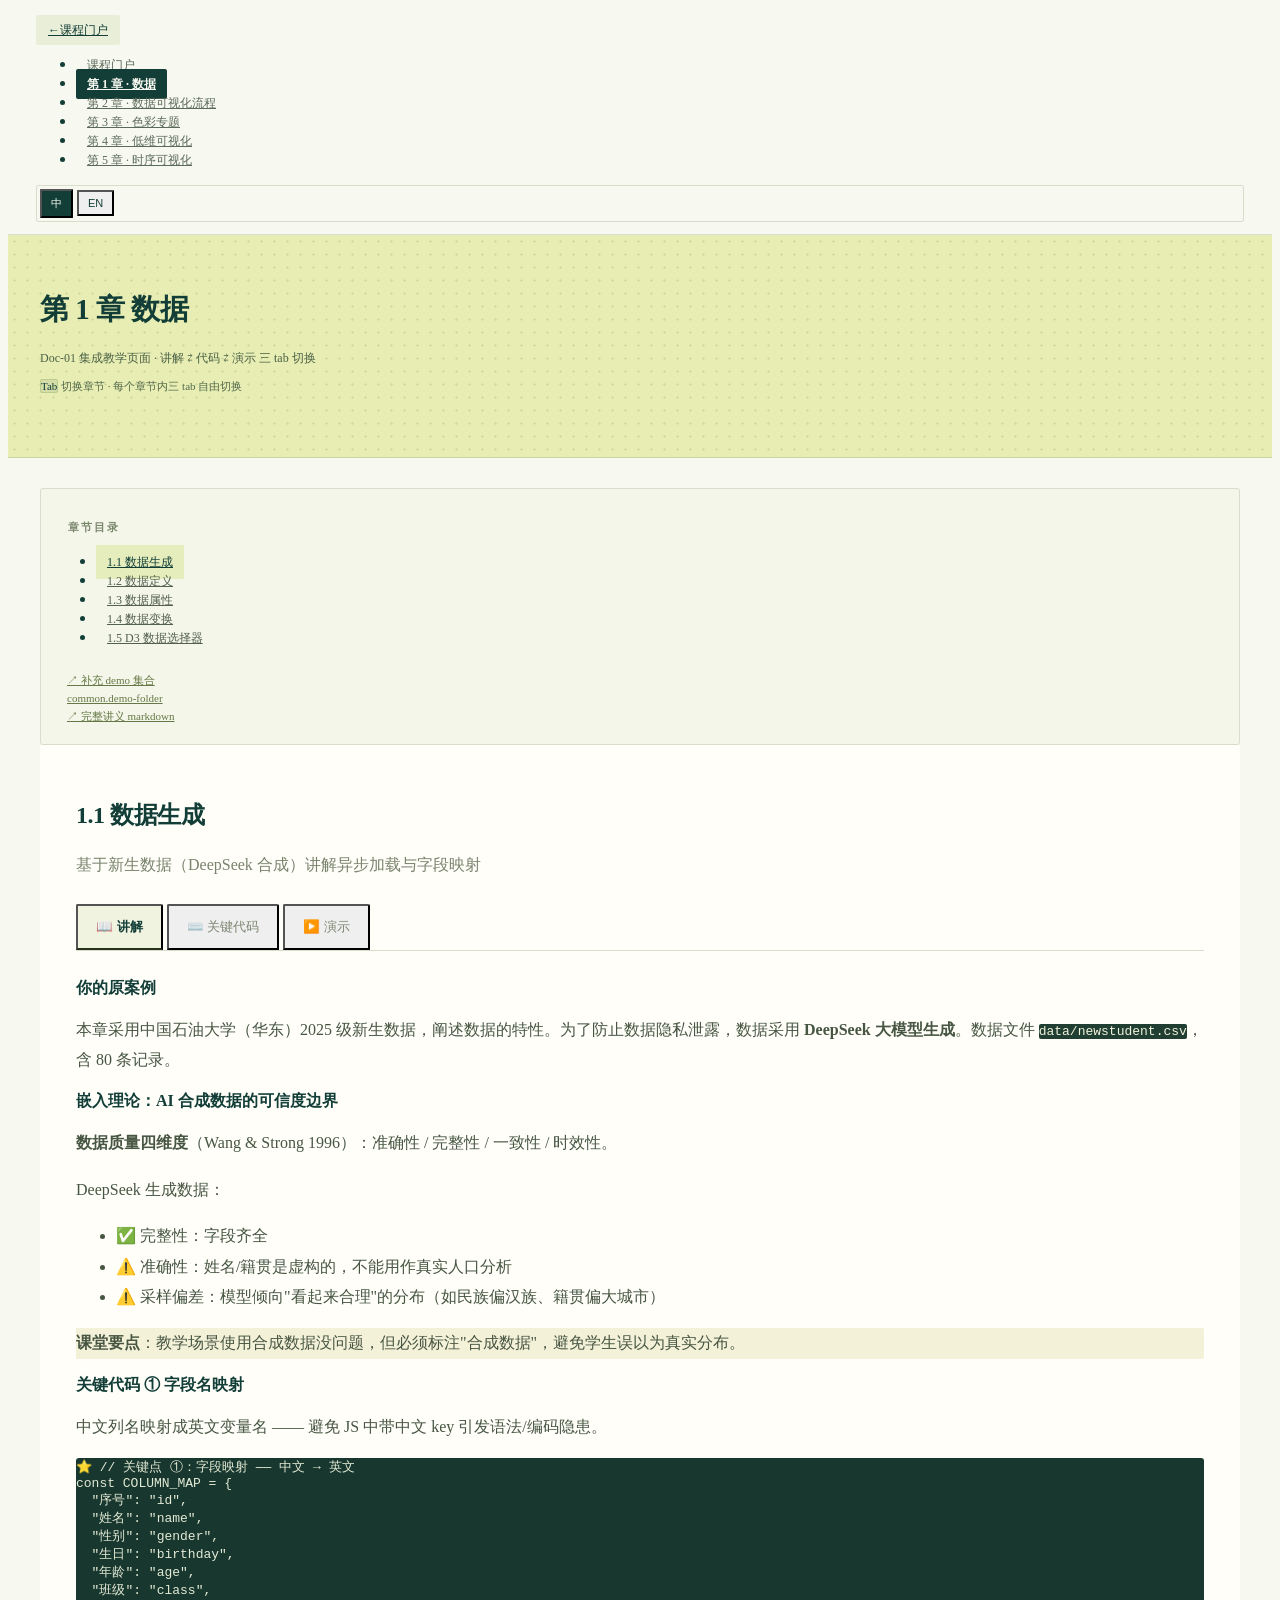
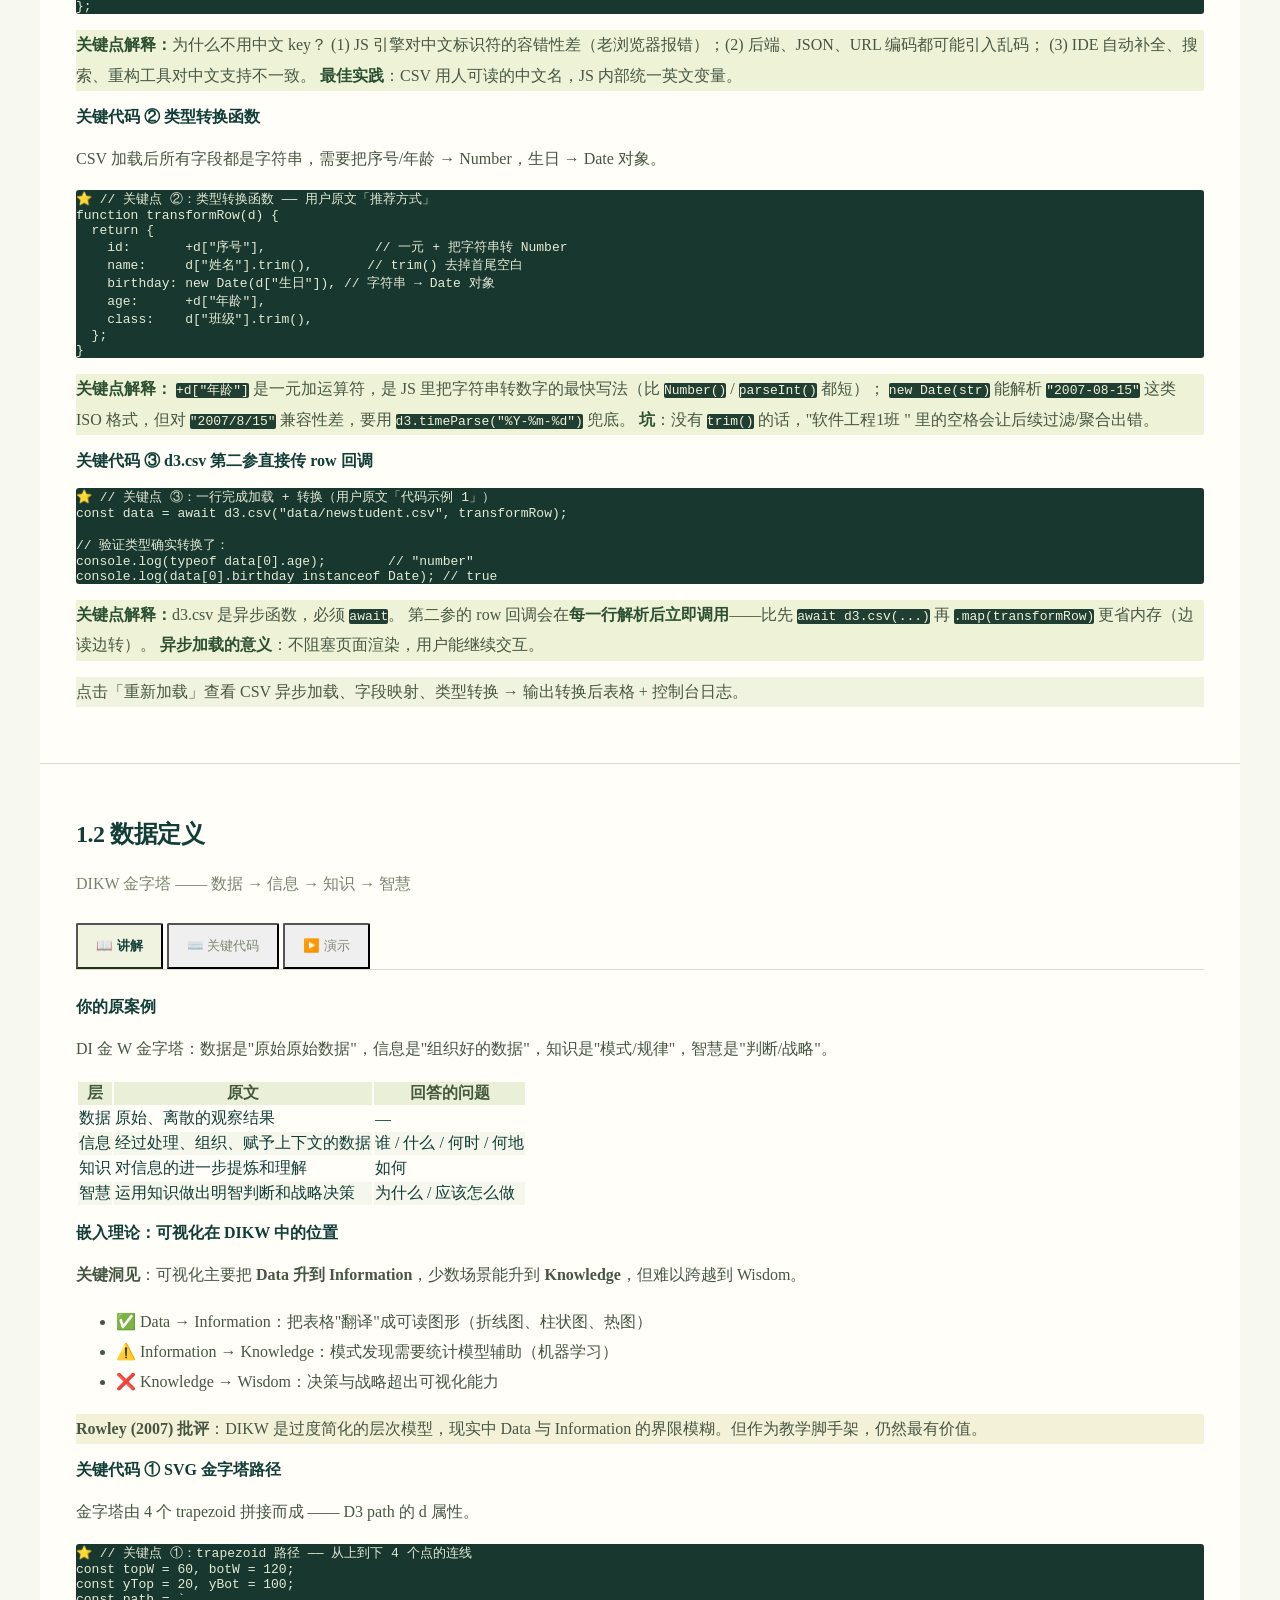
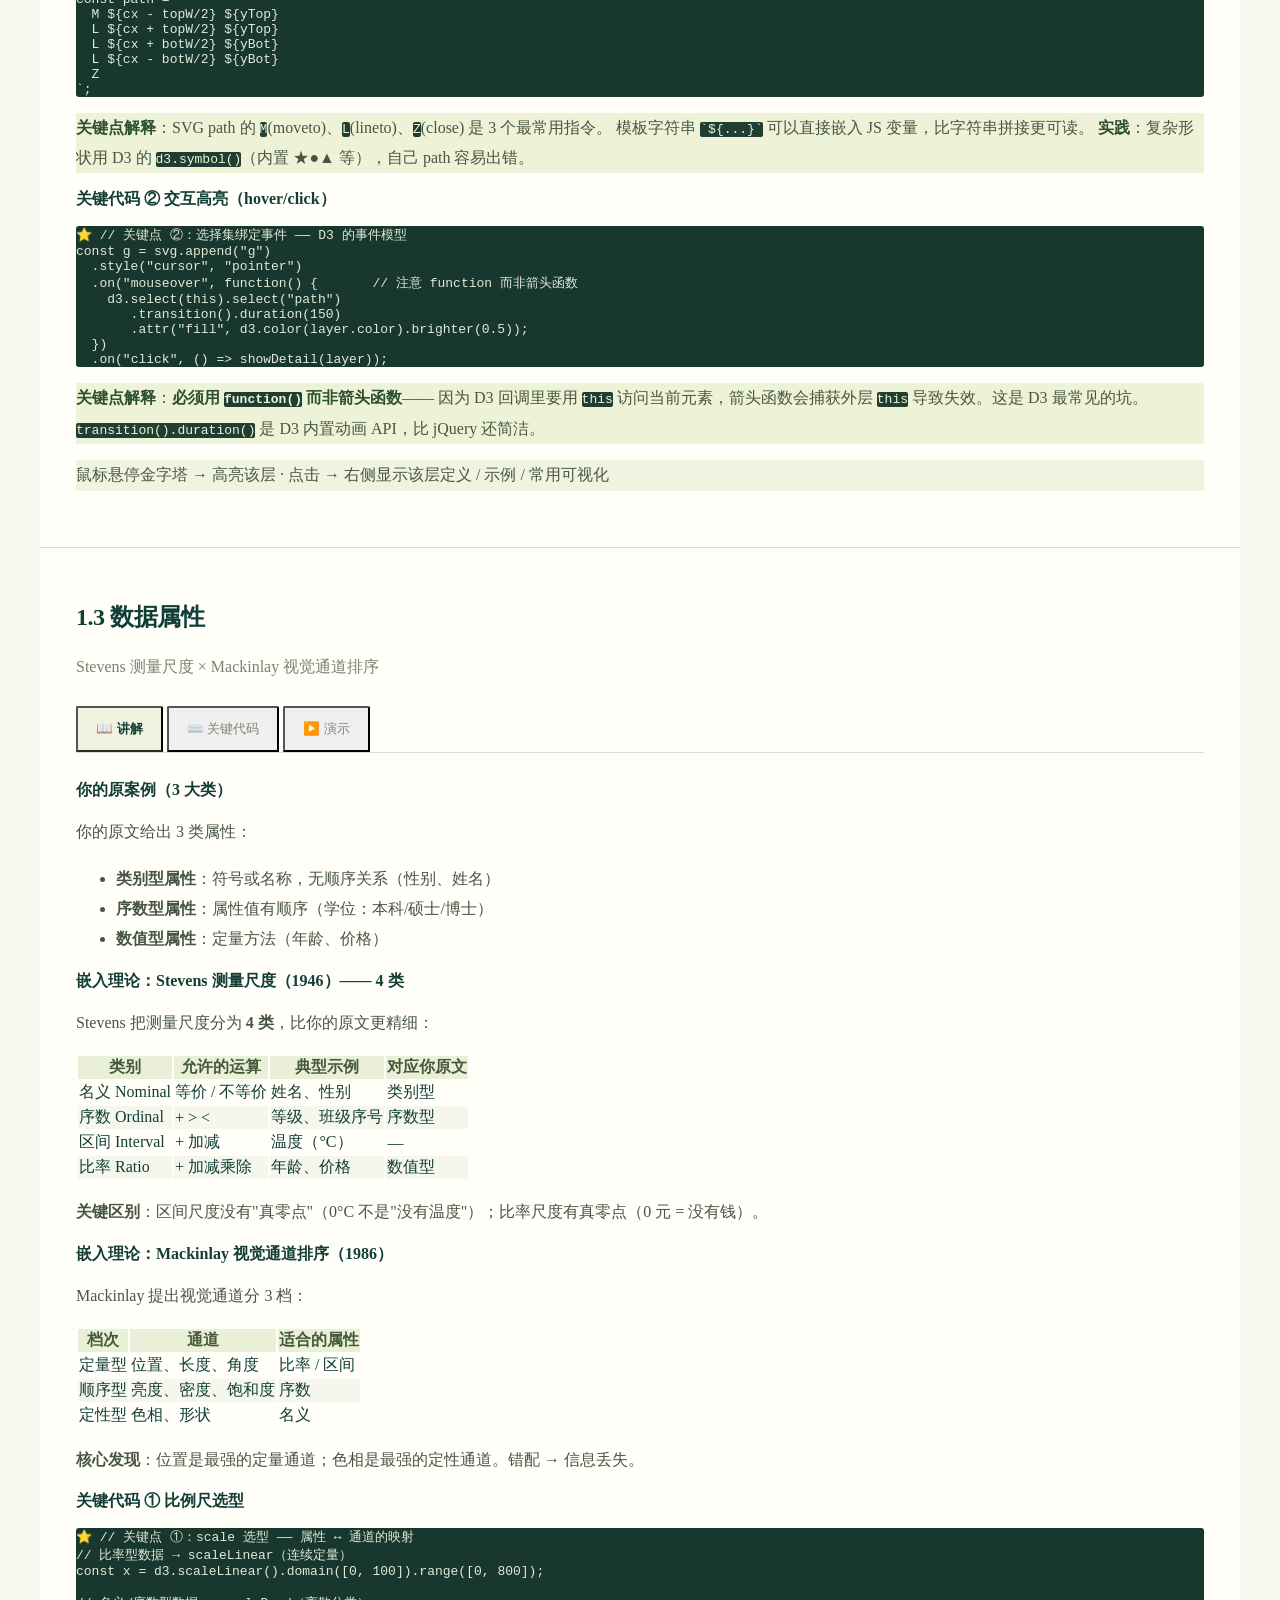
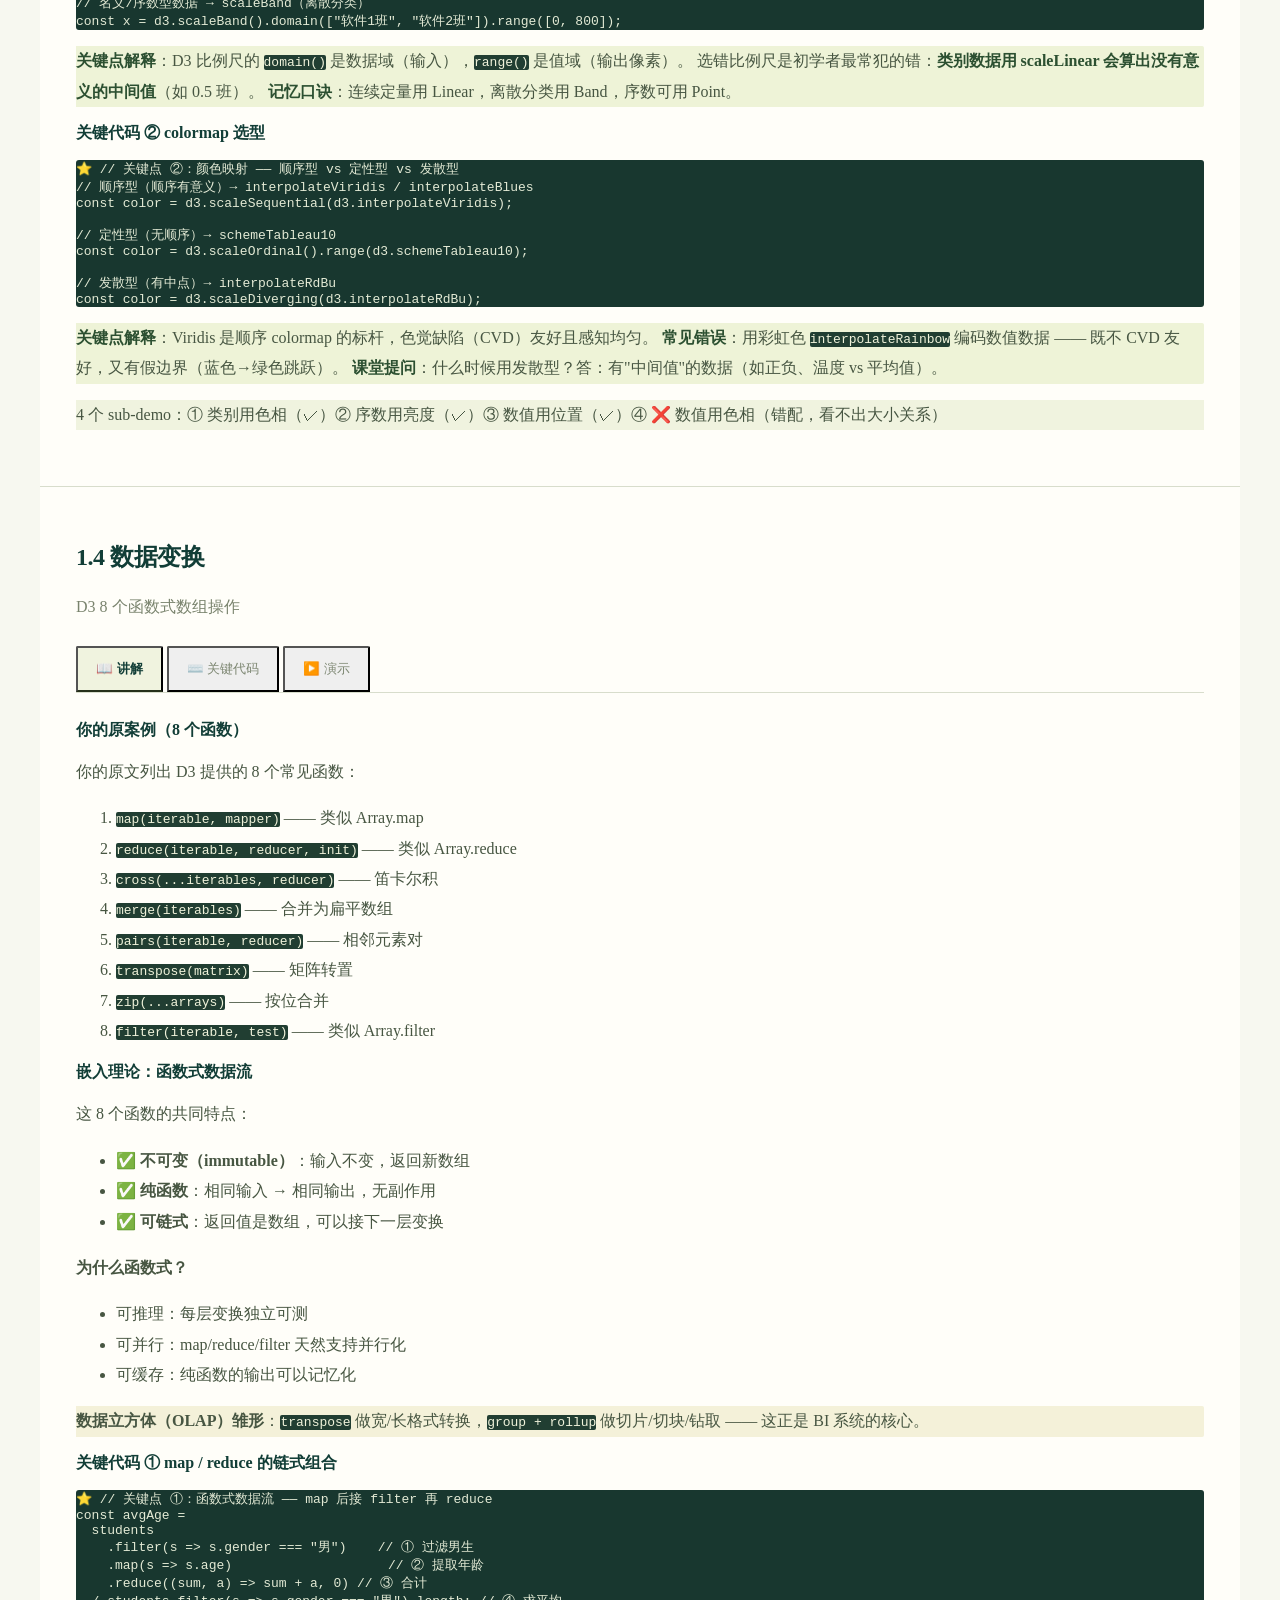
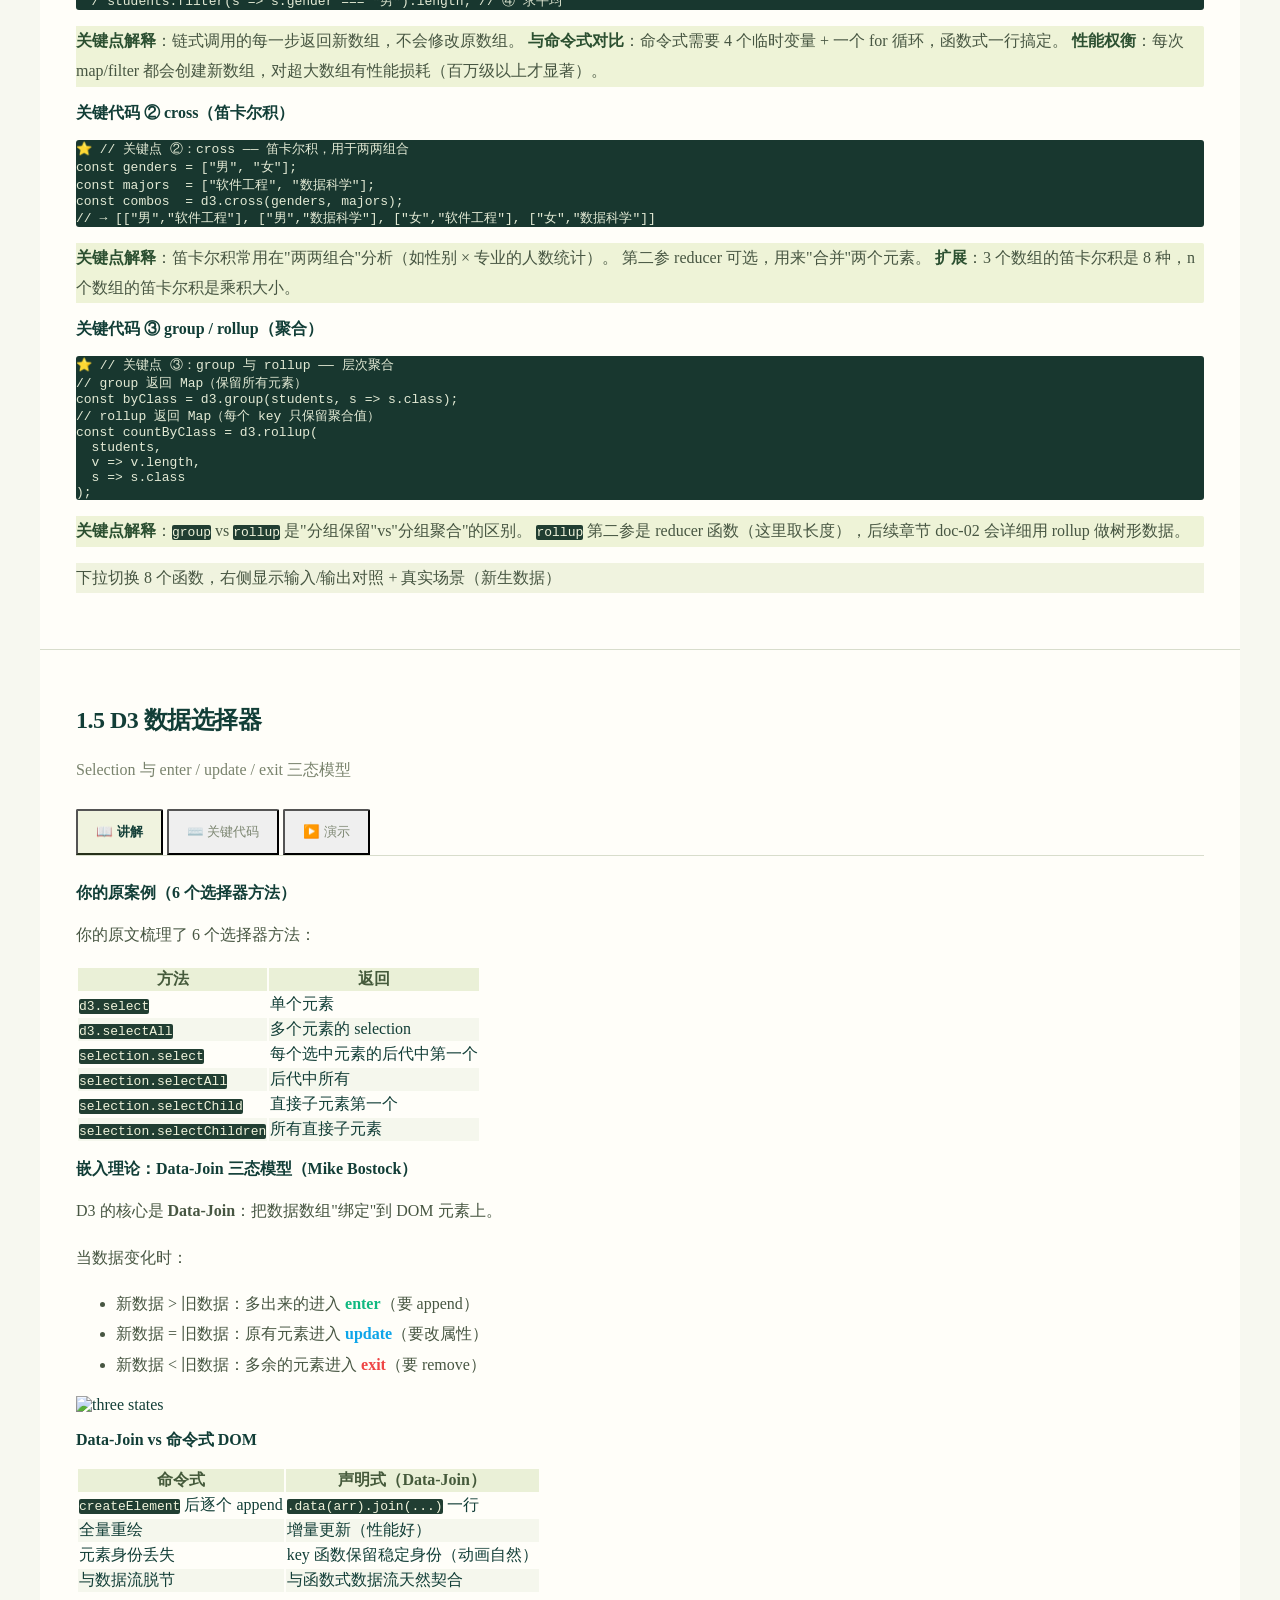
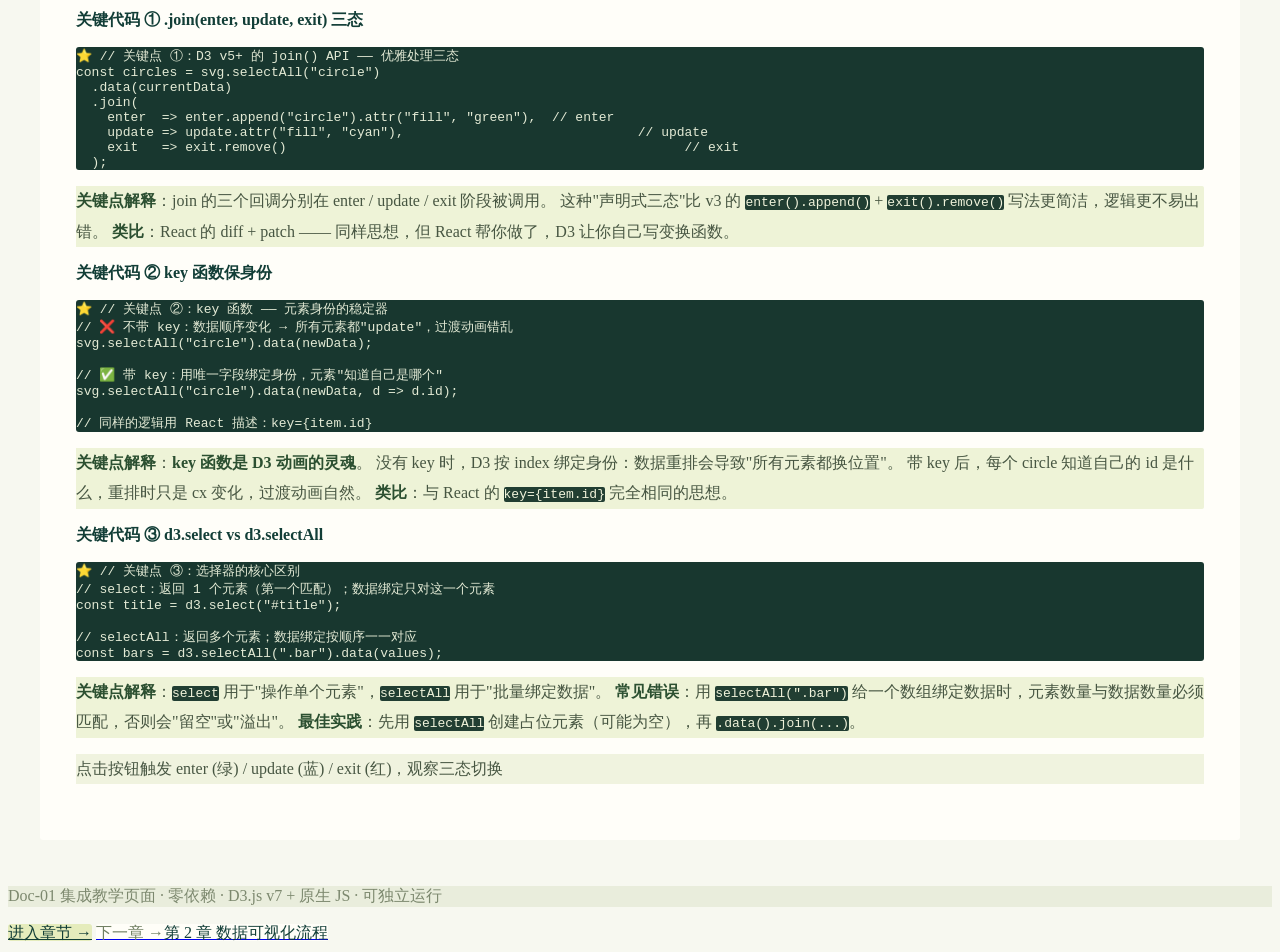
==== commit cfb4dbb8: "Add course knowledge map interactive lab and local learning visits" ====
--- a/lesson-01/index.html
+++ b/lesson-01/index.html
@@ -8,6 +8,7 @@
   <link rel="stylesheet" href="../i18n.css" />
   <link rel="stylesheet" href="../lesson-theme.css" />
   <meta name="theme-color" content="#e1eb91" />
+  <script type="module" src="../learning-progress.js"></script>
 </head>
 <body data-page-node-id="Uz8InwD29hyaaztgx8WRzL">
 
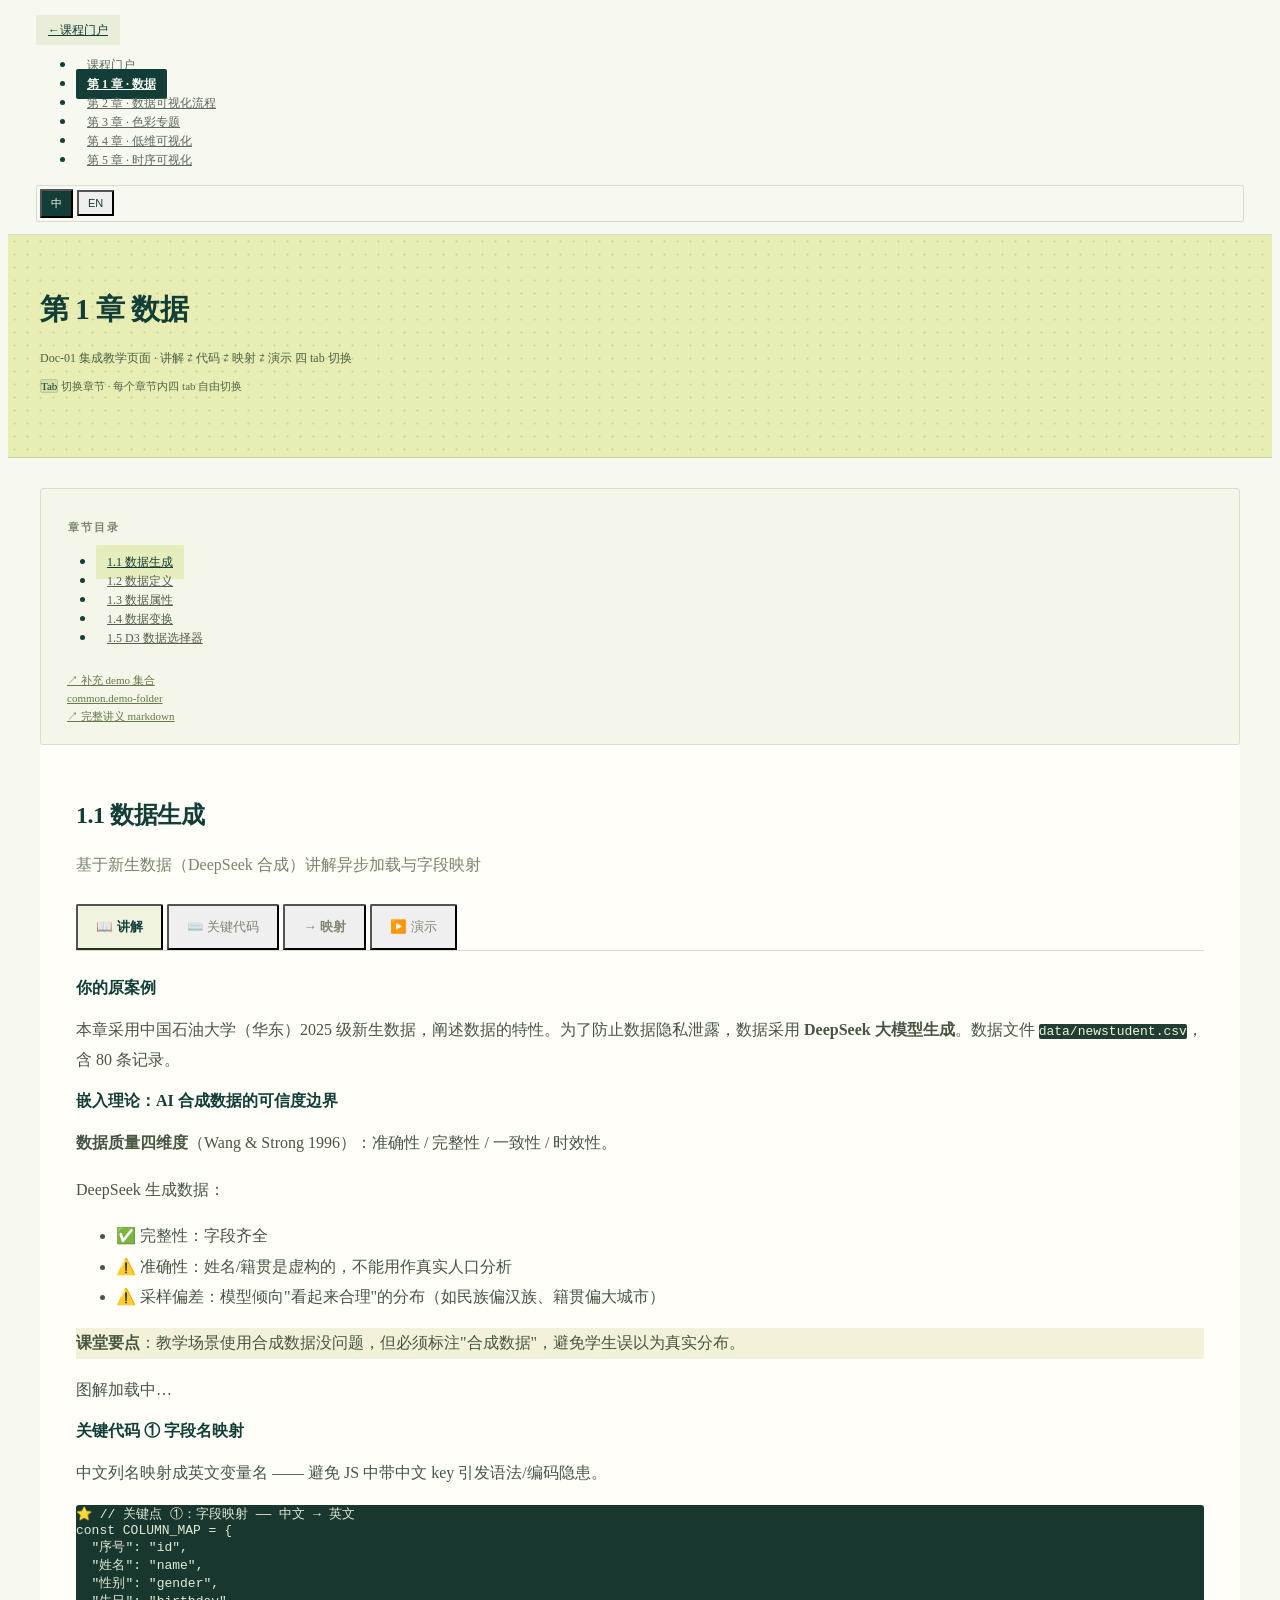
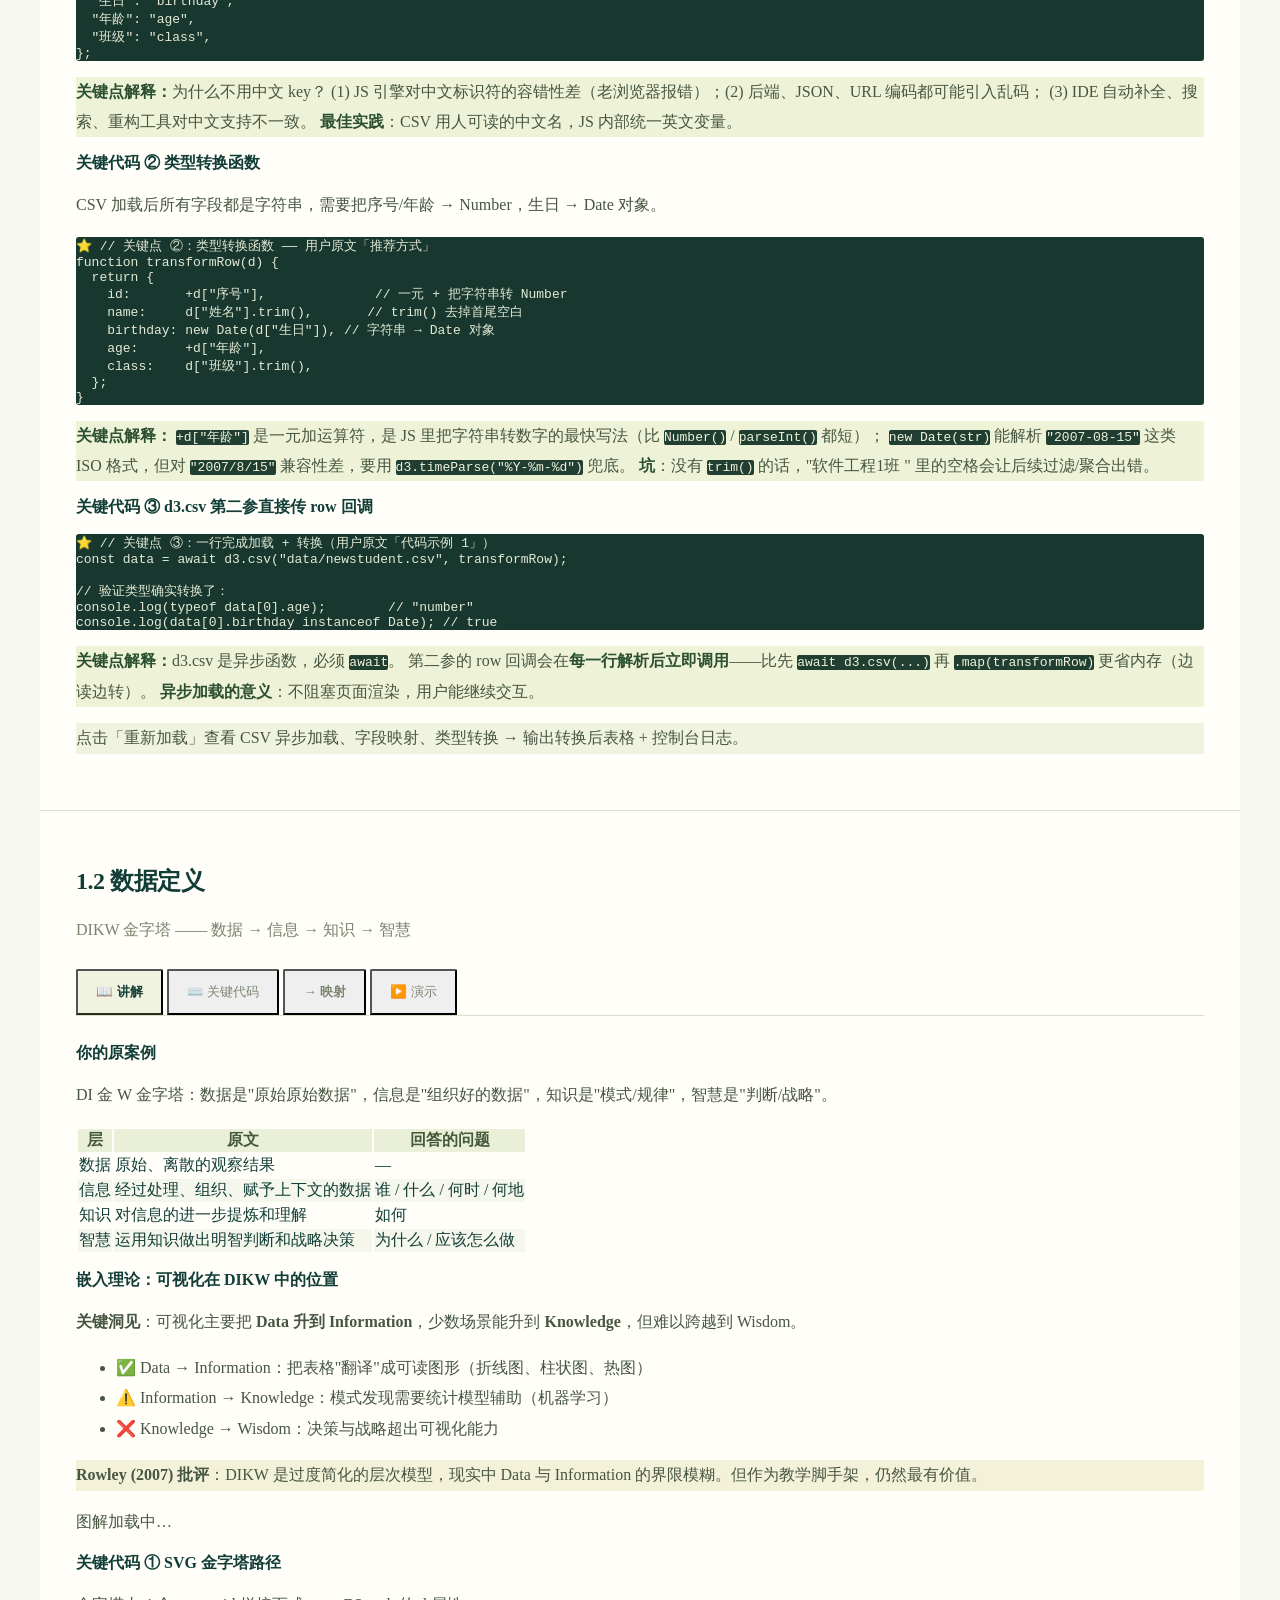
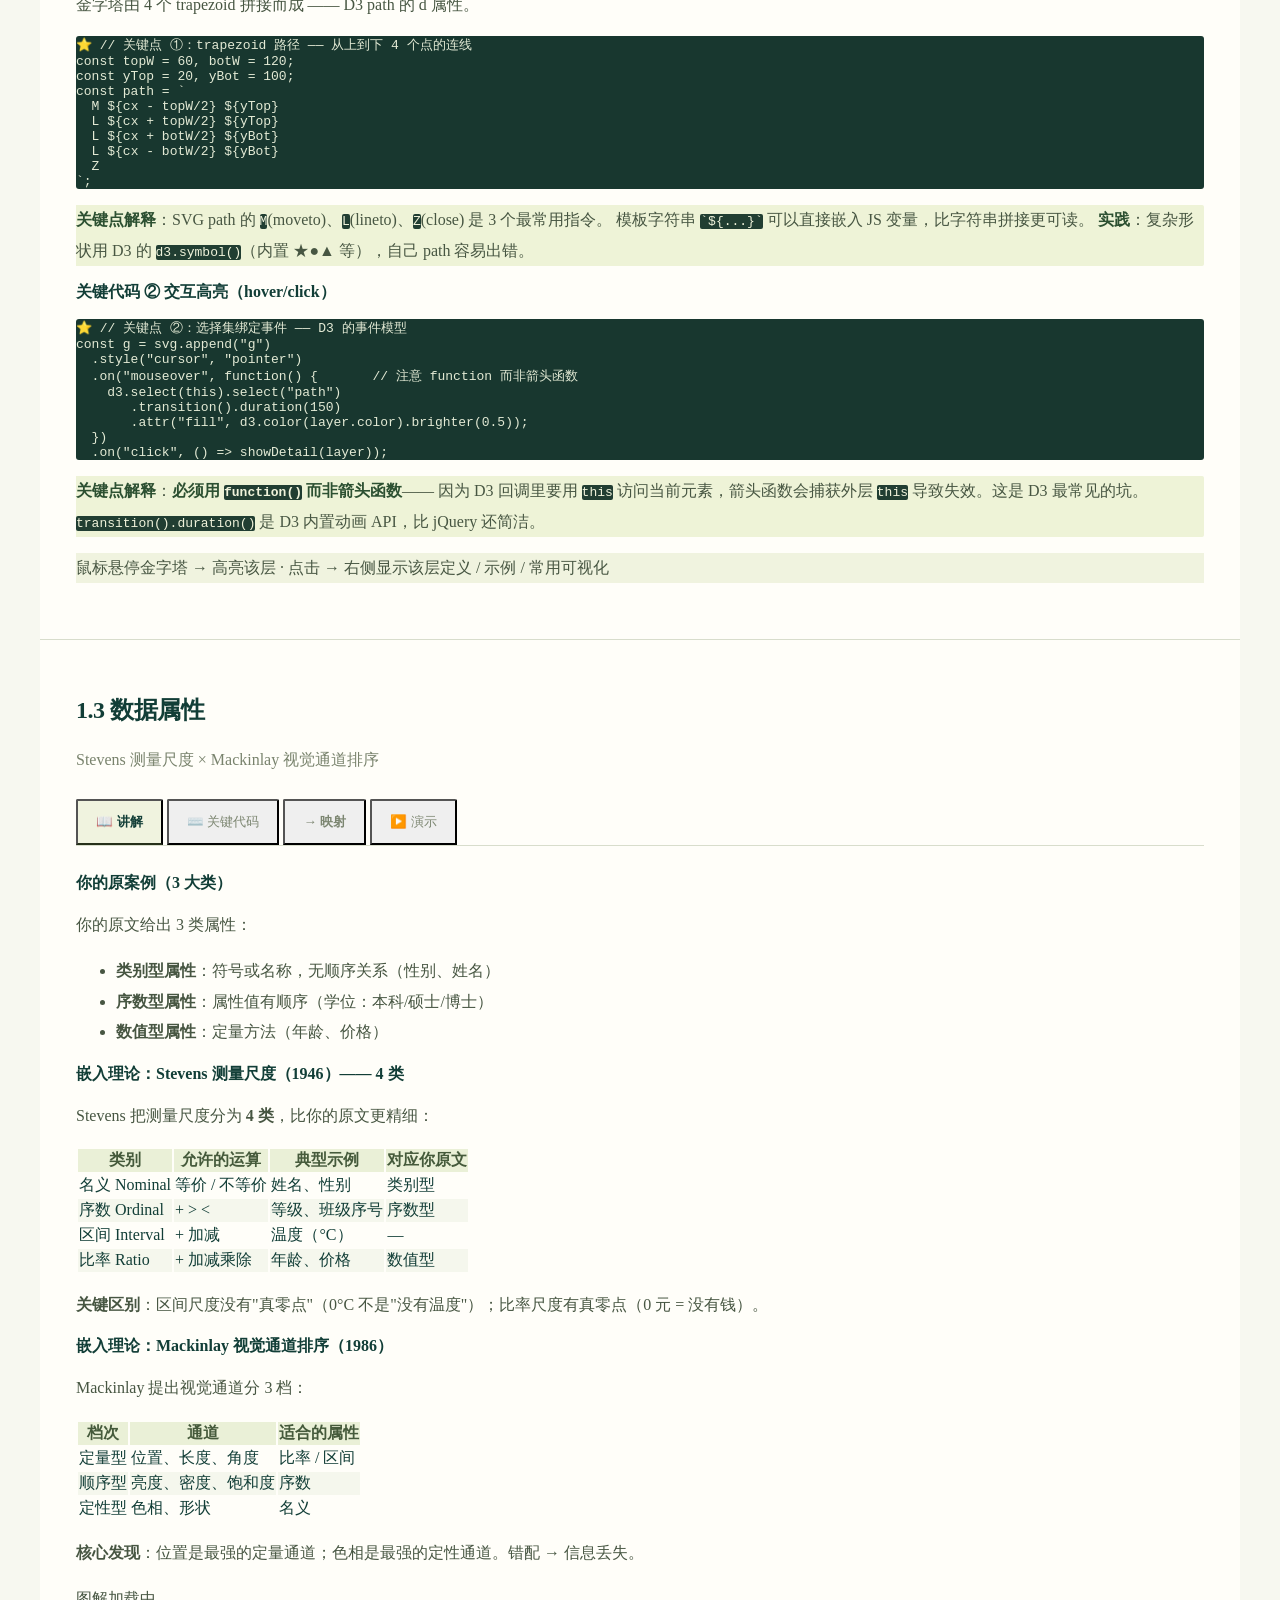
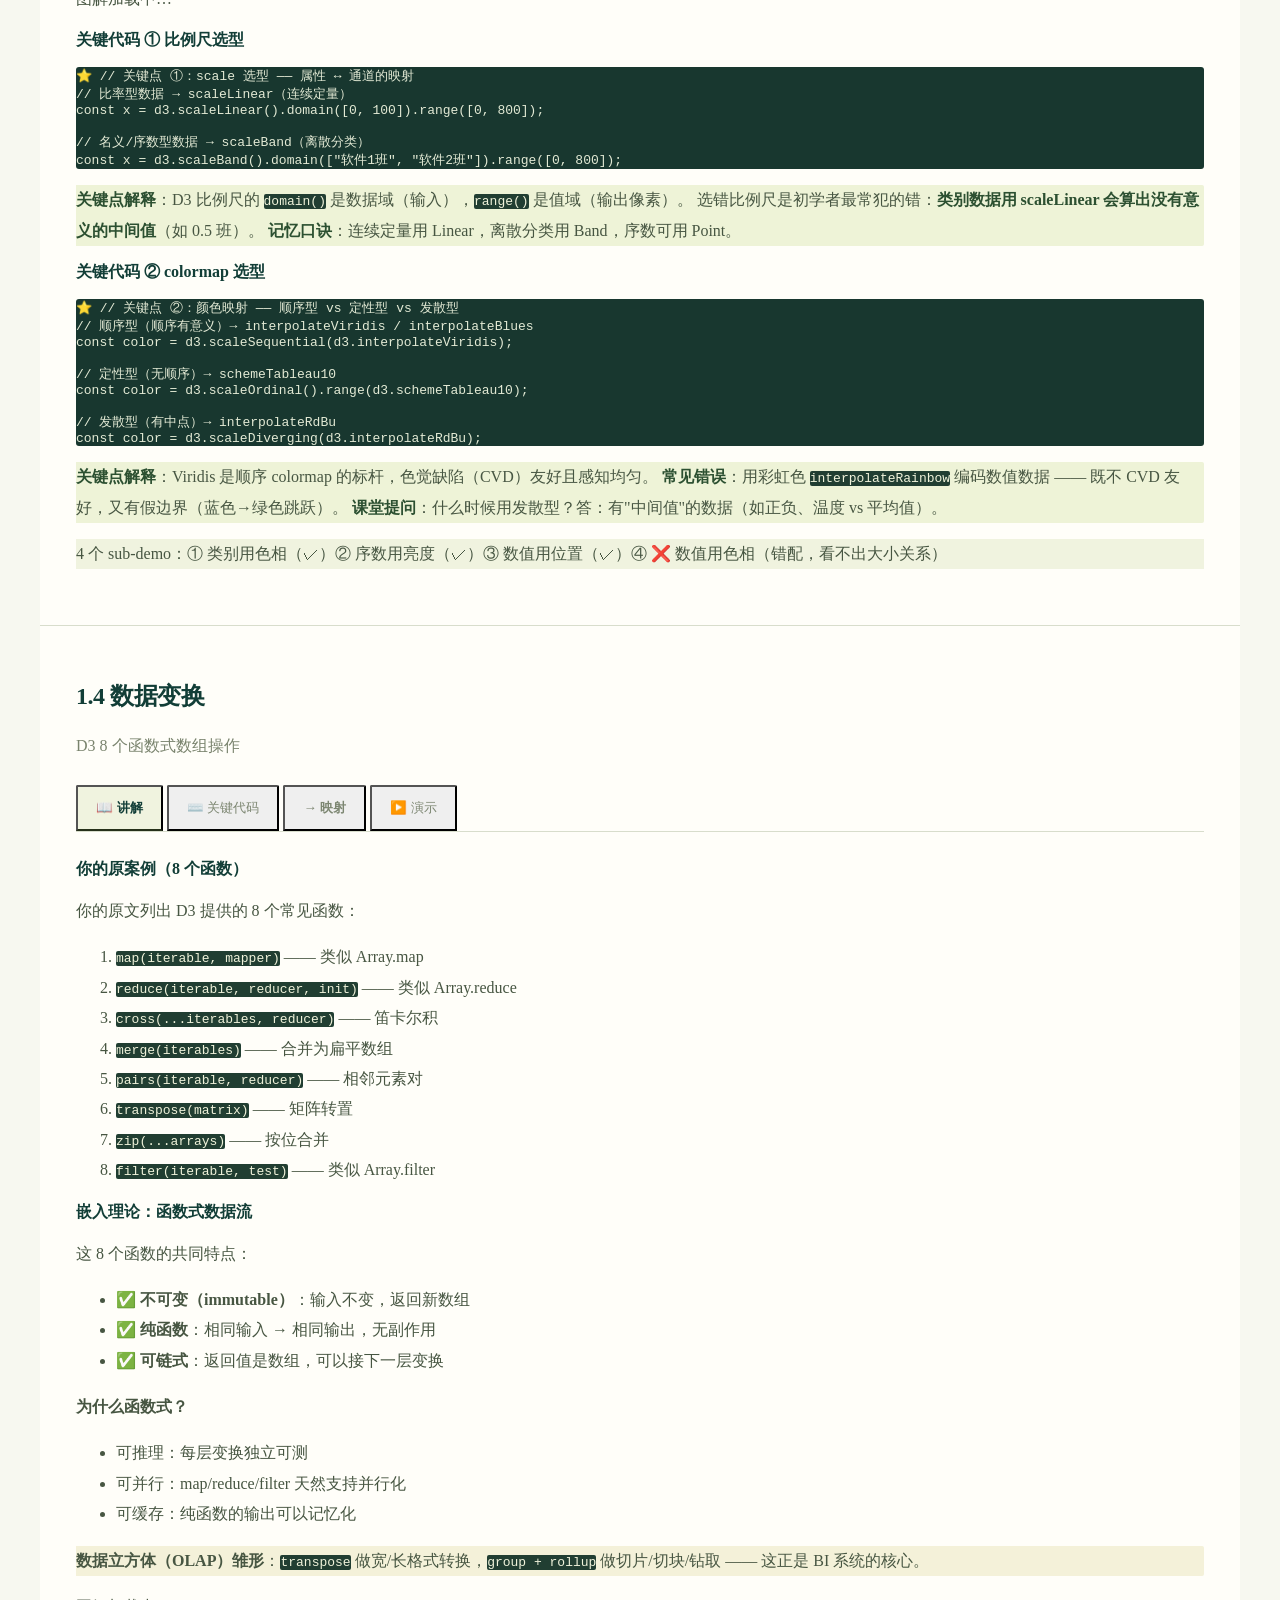
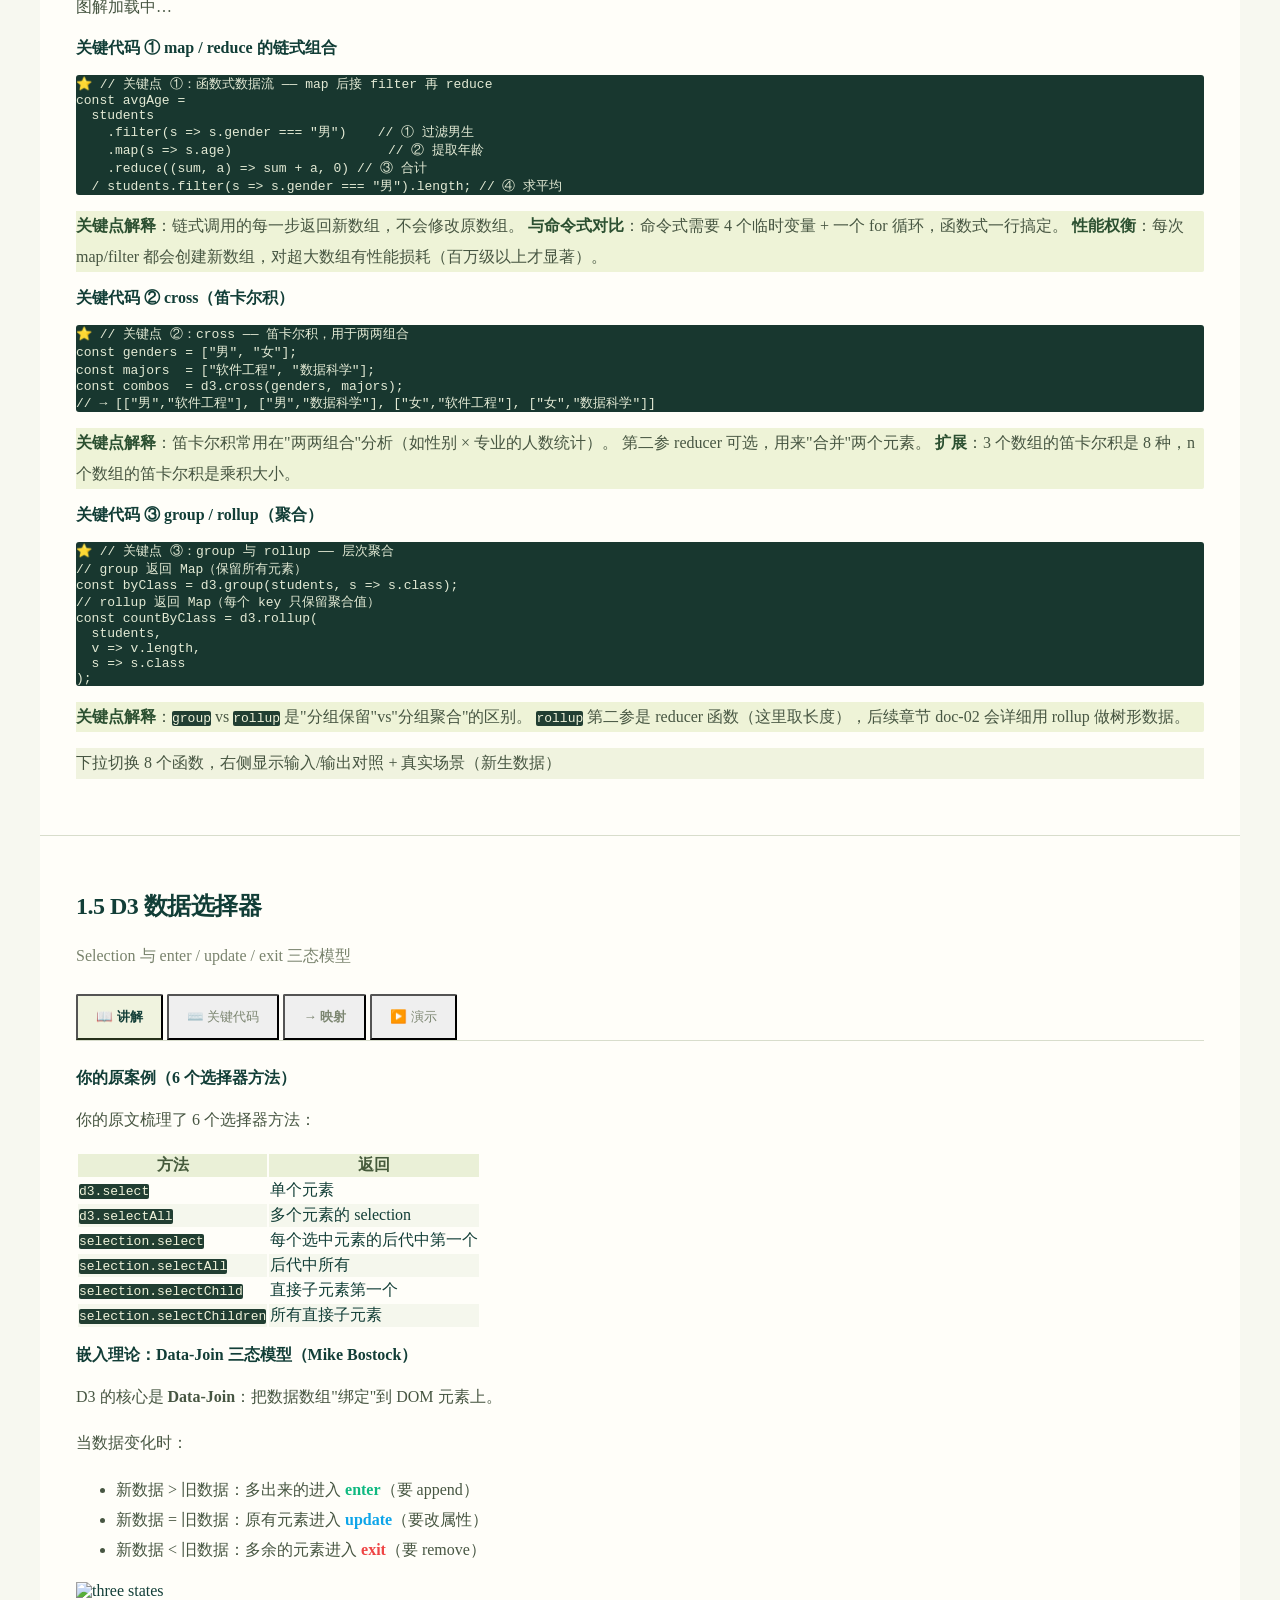
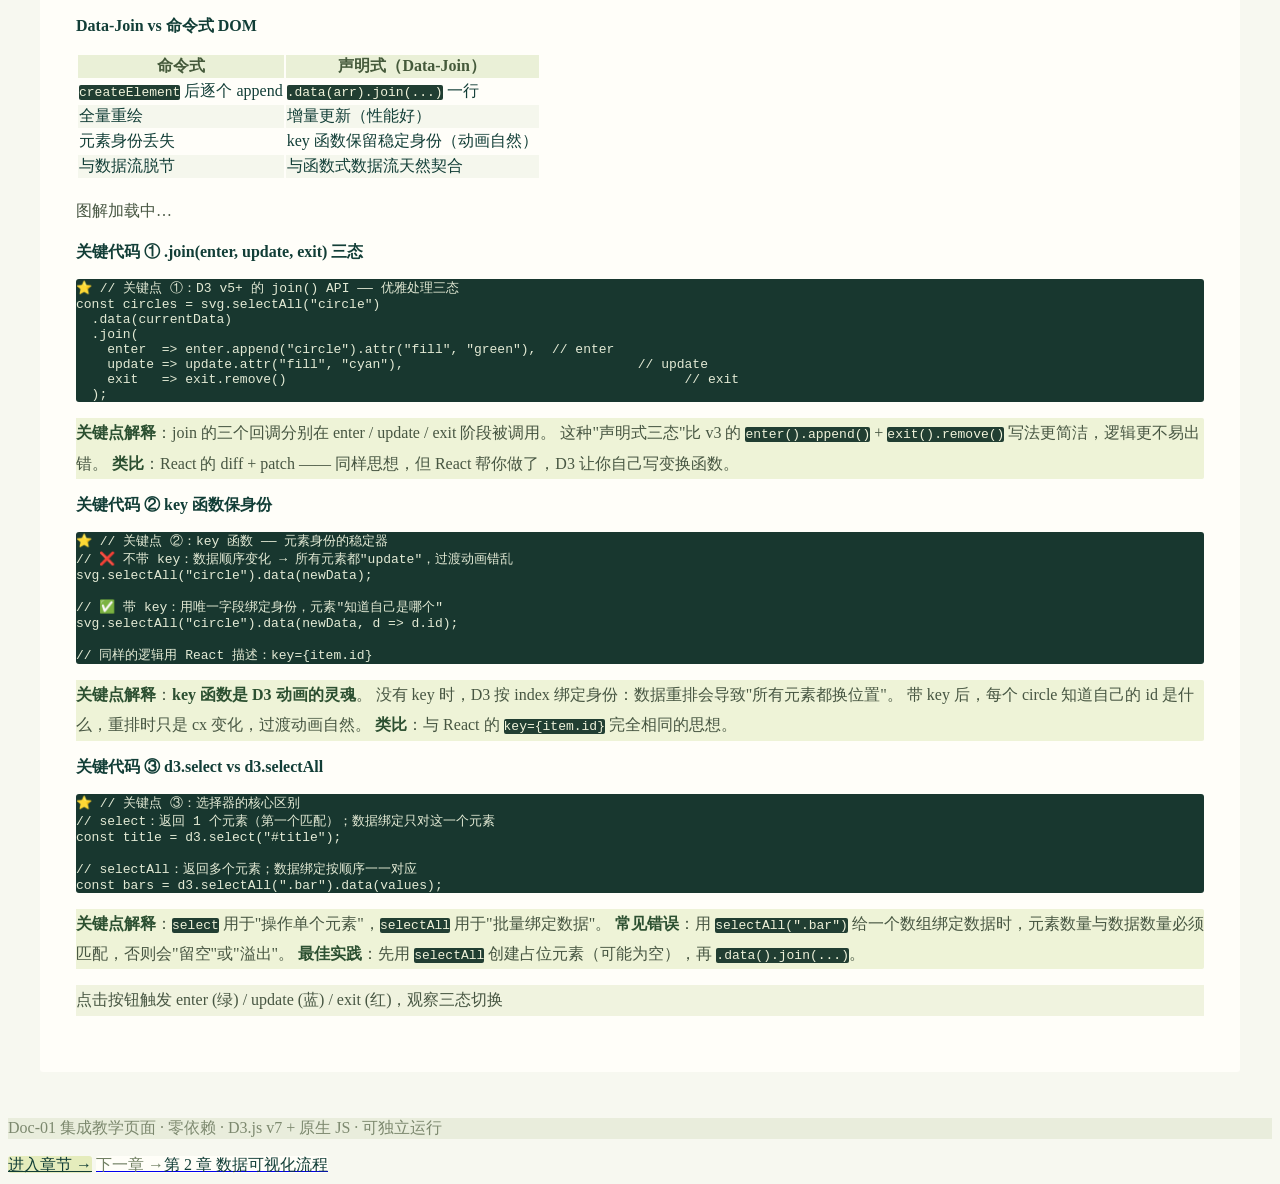
==== commit bb06feef: "feat: expose linked diagrams in a direct mapping tab for all sections" ====
--- a/lesson-01/index.html
+++ b/lesson-01/index.html
@@ -7,8 +7,10 @@
   <link rel="stylesheet" href="./styles.css" data-page-node-id="uFPW54jagAzoFVWfzqO9UJ" />
   <link rel="stylesheet" href="../i18n.css" />
   <link rel="stylesheet" href="../lesson-theme.css" />
+  <link rel="stylesheet" href="../teaching-viz/linked-learning.css" />
   <meta name="theme-color" content="#e1eb91" />
-  <script type="module" src="../learning-progress.js"></script>
+  <script type="module" src="../learning-progress.js?v=20261021-mapping"></script>
+  <script type="module" src="../teaching-viz/fallback.js"></script>
 </head>
 <body data-page-node-id="Uz8InwD29hyaaztgx8WRzL">
 
@@ -34,10 +36,10 @@
   <header class="lesson-header" data-page-node-id="w4BzSsJPBPuY2hXMAsIkba">
     <div data-page-node-id="XDlOtcHMvRy0ySlcuDg9Ri">
       <h1 data-page-node-id="D20sd68yzNQqjCyv7H5EU8">第 1 章 数据</h1>
-      <p class="subtitle" data-page-node-id="YmRjpc8CZFaVyqPbpxvfoB">Doc-01 集成教学页面 · 讲解 ⇄ 代码 ⇄ 演示 三 tab 切换</p>
+      <p class="subtitle" data-page-node-id="YmRjpc8CZFaVyqPbpxvfoB">Doc-01 集成教学页面 · 讲解 ⇄ 代码 ⇄ 映射 ⇄ 演示 四 tab 切换</p>
     </div>
     <div class="header-tip" data-page-node-id="HFGAVv2h4SYSNQTlEd4RhL">
-      <span class="kbd" data-page-node-id="LFLiXutNmgNTpOIJGQ825V">Tab</span> 切换章节 · 每个章节内三 tab 自由切换
+      <span class="kbd" data-page-node-id="LFLiXutNmgNTpOIJGQ825V">Tab</span> 切换章节 · 每个章节内四 tab 自由切换
     </div>
   </header>
 
@@ -71,6 +73,7 @@
         <div class="tabs" data-page-node-id="TyJDYNjJkOMLHRT46zfK8N">
           <button class="tab-btn active" data-tab="explain" data-page-node-id="tvHQ4RFoFTvPa79Nf8vAxa" data-i18n="tab.explain">📖 讲解</button>
           <button class="tab-btn" data-tab="code" data-page-node-id="17kpdIPNftcabnTryv4lkZ" data-i18n="tab.code">⌨️ 关键代码</button>
+          <button class="tab-btn" data-tab="mapping" data-i18n="tab.mapping">→ 映射</button>
           <button class="tab-btn" data-tab="demo" data-page-node-id="T8Y4wOk1U3RXRq5cg5vmI6" data-i18n="tab.demo">▶️ 演示</button>
         </div>
 
@@ -101,6 +104,7 @@
           </div>
 
           <!-- 代码 -->
+          <div class="tab-panel" data-panel="mapping"><p class="tv-mapping-status" role="status" data-i18n="mapping.loading">图解加载中…</p></div>
           <div class="tab-panel" data-panel="code" data-page-node-id="6JGdCi0YLCQIsZC2ukAPMb">
             <h3 data-lang="zh-CN">关键代码 ① 字段名映射</h3>
             <h3 data-lang="en-US" hidden>Key Code ① Field Name Mapping</h3>
@@ -193,6 +197,7 @@
         <div class="tabs" data-page-node-id="yfgfHRULiHqxT8ZUhRSCjz">
           <button class="tab-btn active" data-tab="explain" data-page-node-id="F0iBZz7q6MhRuIBtgKx5Ah" data-i18n="tab.explain">📖 讲解</button>
           <button class="tab-btn" data-tab="code" data-page-node-id="DKh4GUmJ17IfrgKCGZiX3L" data-i18n="tab.code">⌨️ 关键代码</button>
+          <button class="tab-btn" data-tab="mapping" data-i18n="tab.mapping">→ 映射</button>
           <button class="tab-btn" data-tab="demo" data-page-node-id="fR79Mq01hXf2gAhh5cXOZD" data-i18n="tab.demo">▶️ 演示</button>
         </div>
 
@@ -237,6 +242,7 @@
             <p class="note" data-lang="en-US" hidden><strong>Rowley (2007) Critique</strong>: DIKW is an oversimplified hierarchical model; in reality the boundary between Data and Information is blurred. But as a teaching scaffold, it remains most valuable.</p>
           </div>
 
+          <div class="tab-panel" data-panel="mapping"><p class="tv-mapping-status" role="status" data-i18n="mapping.loading">图解加载中…</p></div>
           <div class="tab-panel" data-panel="code" data-page-node-id="T5auFDqqqvWxEJgiWpnwlx">
             <h3 data-lang="zh-CN">关键代码 ① SVG 金字塔路径</h3>
             <h3 data-lang="en-US" hidden>Key Code ① SVG Pyramid Path</h3>
@@ -303,6 +309,7 @@
         <div class="tabs" data-page-node-id="OIn7UXGagLHnx79bZbuL3Y">
           <button class="tab-btn active" data-tab="explain" data-page-node-id="uo8WlMf50TcUdS7QBYSSTf" data-i18n="tab.explain">📖 讲解</button>
           <button class="tab-btn" data-tab="code" data-page-node-id="D4RvqCADfaF5H2393TPq3a" data-i18n="tab.code">⌨️ 关键代码</button>
+          <button class="tab-btn" data-tab="mapping" data-i18n="tab.mapping">→ 映射</button>
           <button class="tab-btn" data-tab="demo" data-page-node-id="vtHhFVt4JhBhRHZyQOlF8v" data-i18n="tab.demo">▶️ 演示</button>
         </div>
 
@@ -370,6 +377,7 @@
             <p data-lang="en-US" hidden><strong>Core Finding</strong>: Position is the strongest quantitative channel; hue is the strongest qualitative channel. Mismatch → information loss.</p>
           </div>
 
+          <div class="tab-panel" data-panel="mapping"><p class="tv-mapping-status" role="status" data-i18n="mapping.loading">图解加载中…</p></div>
           <div class="tab-panel" data-panel="code" data-page-node-id="MIEAEDBOtjP7EJqTOPlA3l">
             <h3 data-lang="zh-CN">关键代码 ① 比例尺选型</h3>
             <h3 data-lang="en-US" hidden>Key Code ① Scale Selection</h3>
@@ -430,6 +438,7 @@
         <div class="tabs" data-page-node-id="UztgO3TKA4OgcEJfggo7Oz">
           <button class="tab-btn active" data-tab="explain" data-page-node-id="nCBzgRBDKEhjDvmWwUw9yJ" data-i18n="tab.explain">📖 讲解</button>
           <button class="tab-btn" data-tab="code" data-page-node-id="H7HjjAchNBblsBnJEvdE94" data-i18n="tab.code">⌨️ 关键代码</button>
+          <button class="tab-btn" data-tab="mapping" data-i18n="tab.mapping">→ 映射</button>
           <button class="tab-btn" data-tab="demo" data-page-node-id="QMI4u7NhVpXkGex4VZkTrE" data-i18n="tab.demo">▶️ 演示</button>
         </div>
 
@@ -484,6 +493,7 @@
             <p class="note" data-lang="en-US" hidden><strong>The Prototype of the Data Cube (OLAP)</strong>: <code>transpose</code> performs wide/long format conversion, and <code>group + rollup</code> performs slicing/dicing/drilling — this is exactly the core of BI systems.</p>
           </div>
 
+          <div class="tab-panel" data-panel="mapping"><p class="tv-mapping-status" role="status" data-i18n="mapping.loading">图解加载中…</p></div>
           <div class="tab-panel" data-panel="code" data-page-node-id="Ed4hxAaa7BJo1PhZcAMlw5">
             <h3 data-lang="zh-CN">关键代码 ① map / reduce 的链式组合</h3>
             <h3 data-lang="en-US" hidden>Key Code ① Chained Composition of map / reduce</h3>
@@ -561,6 +571,7 @@
         <div class="tabs" data-page-node-id="P9MWkXCm95tIdXOoCLzBOQ">
           <button class="tab-btn active" data-tab="explain" data-page-node-id="WLvPzqgqqClm5zcB2G8npv" data-i18n="tab.explain">📖 讲解</button>
           <button class="tab-btn" data-tab="code" data-page-node-id="fgLgcpSRW2Mme3rlqpqW2I" data-i18n="tab.code">⌨️ 关键代码</button>
+          <button class="tab-btn" data-tab="mapping" data-i18n="tab.mapping">→ 映射</button>
           <button class="tab-btn" data-tab="demo" data-page-node-id="bMSKxKTyNDRDbBX9aogKd7" data-i18n="tab.demo">▶️ 演示</button>
         </div>
 
@@ -630,6 +641,7 @@
             </table>
           </div>
 
+          <div class="tab-panel" data-panel="mapping"><p class="tv-mapping-status" role="status" data-i18n="mapping.loading">图解加载中…</p></div>
           <div class="tab-panel" data-panel="code" data-page-node-id="yui6pIYxosI3RS09p7Bxsx">
             <h3 data-lang="zh-CN">关键代码 ① .join(enter, update, exit) 三态</h3>
             <h3 data-lang="en-US" hidden>Key Code ① .join(enter, update, exit) Three States</h3>
@@ -718,7 +730,7 @@
   </nav>
 
   <script type="module" src="./lesson.js?v=202609080945"></script>
-  <script type="module" src="../i18n.js"></script>
+  <script type="module" src="../i18n.js?v=20261021-mapping"></script>
   <script>
   (function () {
     var bar = document.querySelector('.course-topbar');
--- a/teaching-viz/linked-learning.css
+++ b/teaching-viz/linked-learning.css
@@ -0,0 +1,21 @@
+.tv-host { --tv-ink:#123e37; --tv-line:#ced8bb; --tv-paper:#fffef8; margin:20px 0 30px; color:var(--tv-ink); min-width:0; container-type:inline-size; }
+.tv-host *, .tv-host *::before, .tv-host *::after { box-sizing:border-box; }
+.tv-host button, .tv-host select, .tv-host input { font:inherit; }
+.tv-host button { min-height:44px; border:1px solid #97ae73; background:#edf2d7; color:#123e37; padding:8px 12px; border-radius:3px; cursor:pointer; text-align:left; white-space:normal; }
+.tv-host button:hover { background:#e0ebba; }.tv-host button:disabled { opacity:.45; cursor:default; }
+.tv-host button:focus-visible, .tv-host select:focus-visible, .tv-host input:focus-visible, .tv-host [tabindex]:focus-visible { outline:3px solid #617e36; outline-offset:3px; }
+.tv-host button[aria-pressed=true] { background:#123e37; color:#fffef8; border-color:#123e37; box-shadow:inset 4px 0 #dfeb91; }
+.chapter > .tabs { flex-wrap:wrap; }.chapter .tab-btn[data-tab="mapping"] { font-weight:600; }.tv-host button[hidden] { display:none; }.tv-body { margin-top:14px; border:1px solid var(--tv-line); padding:18px; background:#f7f9ef; min-width:0; }.tv-body[hidden] { display:none; }
+.tv-host h3 { margin:0 0 8px; font-size:19px; }.tv-host h4 { font-size:16px; margin:12px 0; }.tv-host p { font-size:14px; line-height:1.8; }.tv-goal { margin:0 0 18px; }
+.tv-workspace { display:grid; grid-template-columns:minmax(0,1fr); gap:18px; min-width:0; }.tv-code-pane,.tv-figure { min-width:0; }.tv-steps { display:flex; flex-wrap:wrap; gap:7px; margin-bottom:12px; }.tv-steps button { font-size:13px; }
+.tv-code-view { max-height:420px; overflow:auto; position:relative; }.tv-code-view pre { min-width:0; max-width:100%; font-size:13px; line-height:1.7; padding:14px 12px; margin:0 0 10px; white-space:pre; overflow:auto; }.tv-code-line { position:relative; }.tv-line-active { background:#dfeb9138; outline:1px solid #d4e78b; border-radius:1px; }
+.tv-original-code::before { content:attr(data-code-block); display:block; color:#b5c98c; padding-bottom:8px; user-select:none; }.tv-code-line::before { content:attr(data-line); display:inline-block; min-width:3ch; padding-right:1ch; color:#9fb385; user-select:none; }
+.tv-figure { padding:16px; border:1px solid var(--tv-line); background:var(--tv-paper); align-self:start; overflow-wrap:anywhere; }.tv-figure svg { display:block; width:100%; height:auto; max-height:440px; overflow:visible; }.tv-figure svg text { font:14px 'Microsoft YaHei',sans-serif; fill:#123e37; }.tv-figure svg [role=button] { cursor:pointer; }
+.tv-source { border-left:3px solid #a4b877; padding-left:10px; color:#64724f!important; font-size:12px!important; margin:14px 0 10px; }.tv-explain { min-height:44px; background:#eaf0d5; border:1px solid var(--tv-line); padding:12px; margin:10px 0; }.tv-actions { display:flex; gap:8px; flex-wrap:wrap; align-items:center; font-size:13px; }.tv-position { font:13px Consolas,monospace; }.tv-motion { display:flex; gap:6px; align-items:center; min-height:44px; }
+.tv-host.tv-zoom .tv-workspace { grid-template-columns:minmax(0,1fr); }.tv-host.tv-zoom .tv-code-pane { position:static; }.tv-host.tv-zoom .tv-figure { overflow:auto; }.tv-host.tv-zoom .tv-figure svg { min-width:560px; max-height:none; }.tv-loading-note { font-size:14px; line-height:1.8; }
+.tv-host.tv-zoom .tv-figure [style*="grid-template-columns"] { grid-template-columns:minmax(0,1fr)!important; }
+.tv-field { display:flex; flex-direction:column; gap:6px; margin:10px 0; font-size:14px; }.tv-field select,.tv-field input:not([type=range]) { width:100%; min-height:44px; background:#fffef8; color:#123e37; border:1px solid #b4c594; padding:7px; }.tv-field input[type=range] { width:100%; min-height:44px; }.tv-controls { display:flex; flex-wrap:wrap; gap:8px; align-items:center; }.tv-controls .tv-field { flex:1; min-width:100px; }
+.tv-table-scroll { width:100%; max-width:100%; overflow:auto; max-height:260px; margin:12px 0; }.tv-table-scroll table { border-collapse:collapse; width:100%; font-size:13px; color:#123e37; }.tv-table-scroll th,.tv-table-scroll td { border:1px solid var(--tv-line); padding:8px; text-align:left; vertical-align:top; }.tv-table-scroll th { background:#edf2d7; }.tv-card { padding:12px; margin:8px 0; border:1px solid var(--tv-line); background:#f0f4e4; }.tv-result { font:13px/1.8 Consolas,'Microsoft YaHei',monospace; white-space:pre-wrap; overflow-wrap:anywhere; color:#123e37; }.tv-host output { white-space:pre-wrap; overflow-wrap:anywhere; }
+@container (min-width:780px) { .tv-workspace { grid-template-columns:minmax(0,.95fr) minmax(0,1.05fr); }.tv-code-pane { position:sticky; top:90px; align-self:start; } }
+@media(max-width:760px) { .tv-body { padding:12px; }.tv-figure { padding:10px; }.tv-host p { font-size:13px; }.tv-host h3 { font-size:17px; }.tv-code-view { max-height:210px; }.tv-code-view pre { font-size:12px; }.tv-steps { max-height:180px; overflow:auto; }.tv-steps button { font-size:12px; }.tv-figure svg text { font-size:15px; } }
+@media(prefers-reduced-motion:reduce) { .tv-host *, .tv-host *::before { animation:none!important; transition:none!important; scroll-behavior:auto!important; } }
